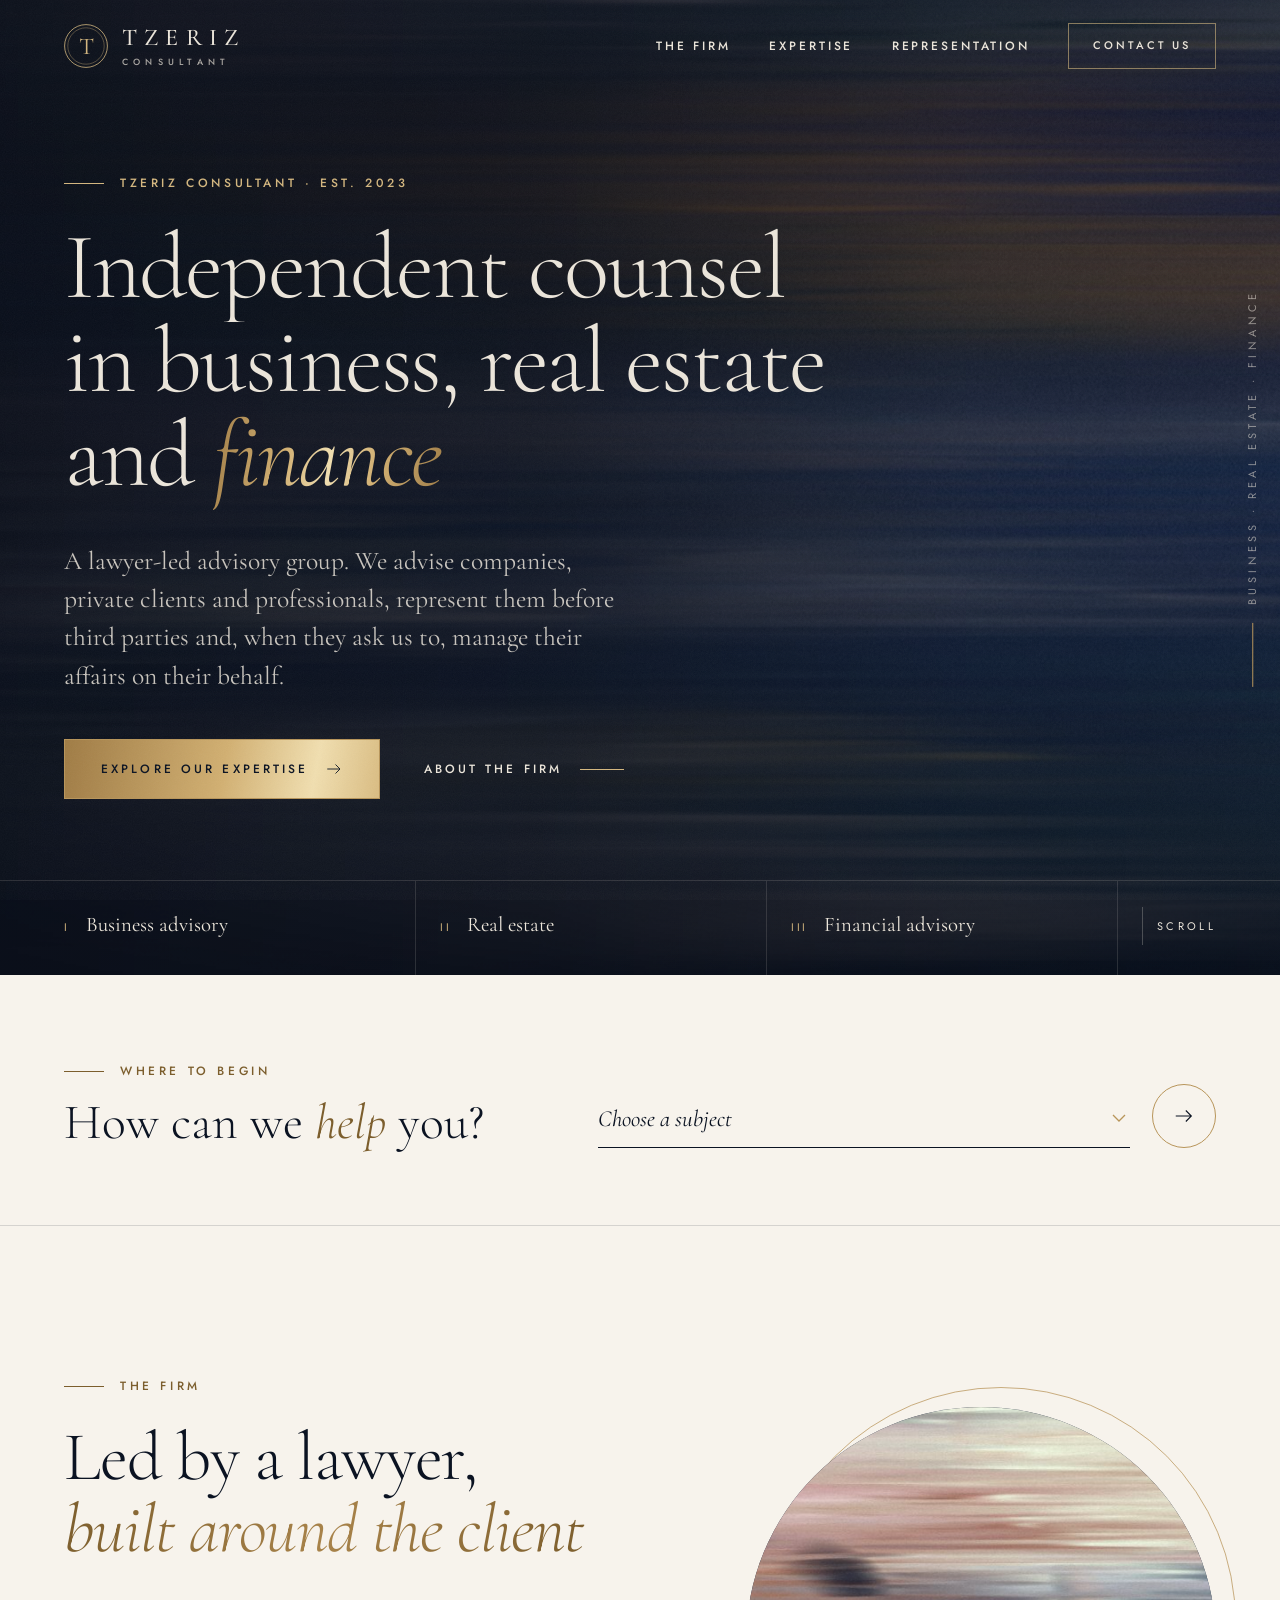
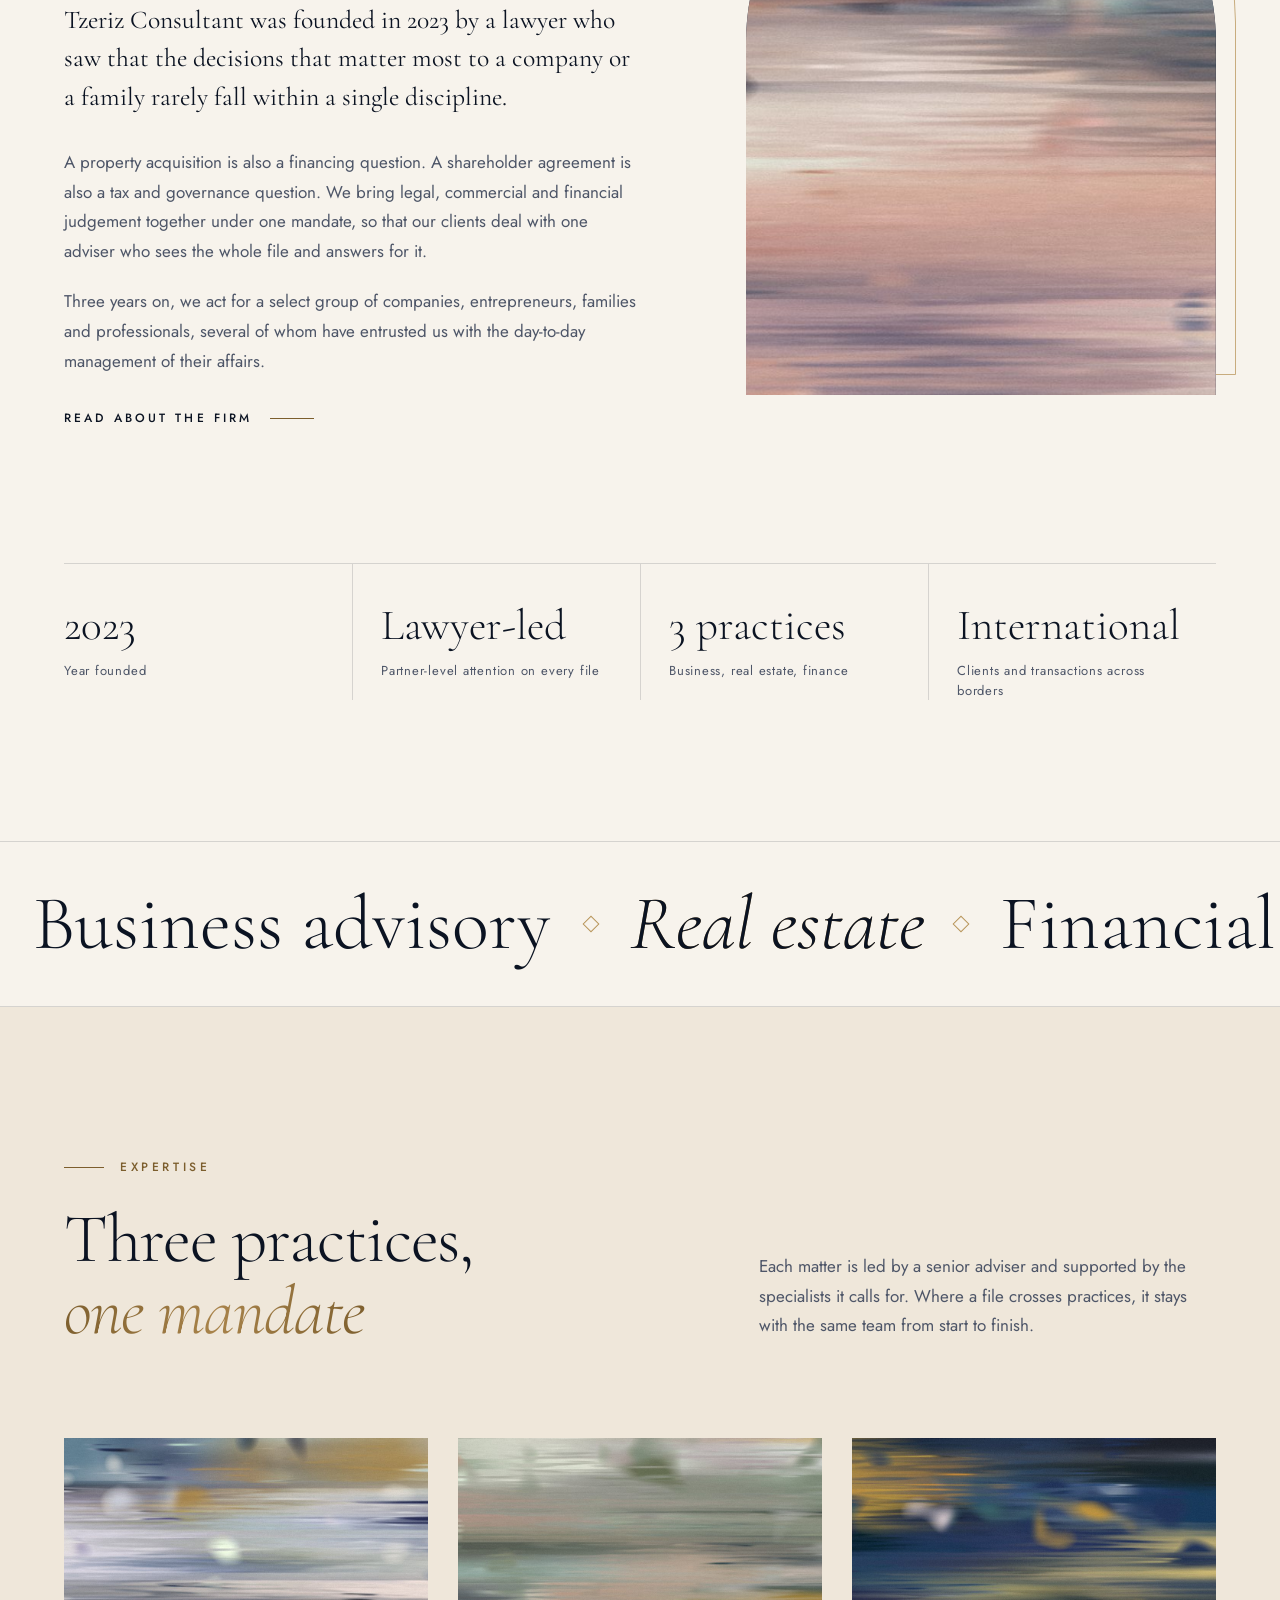
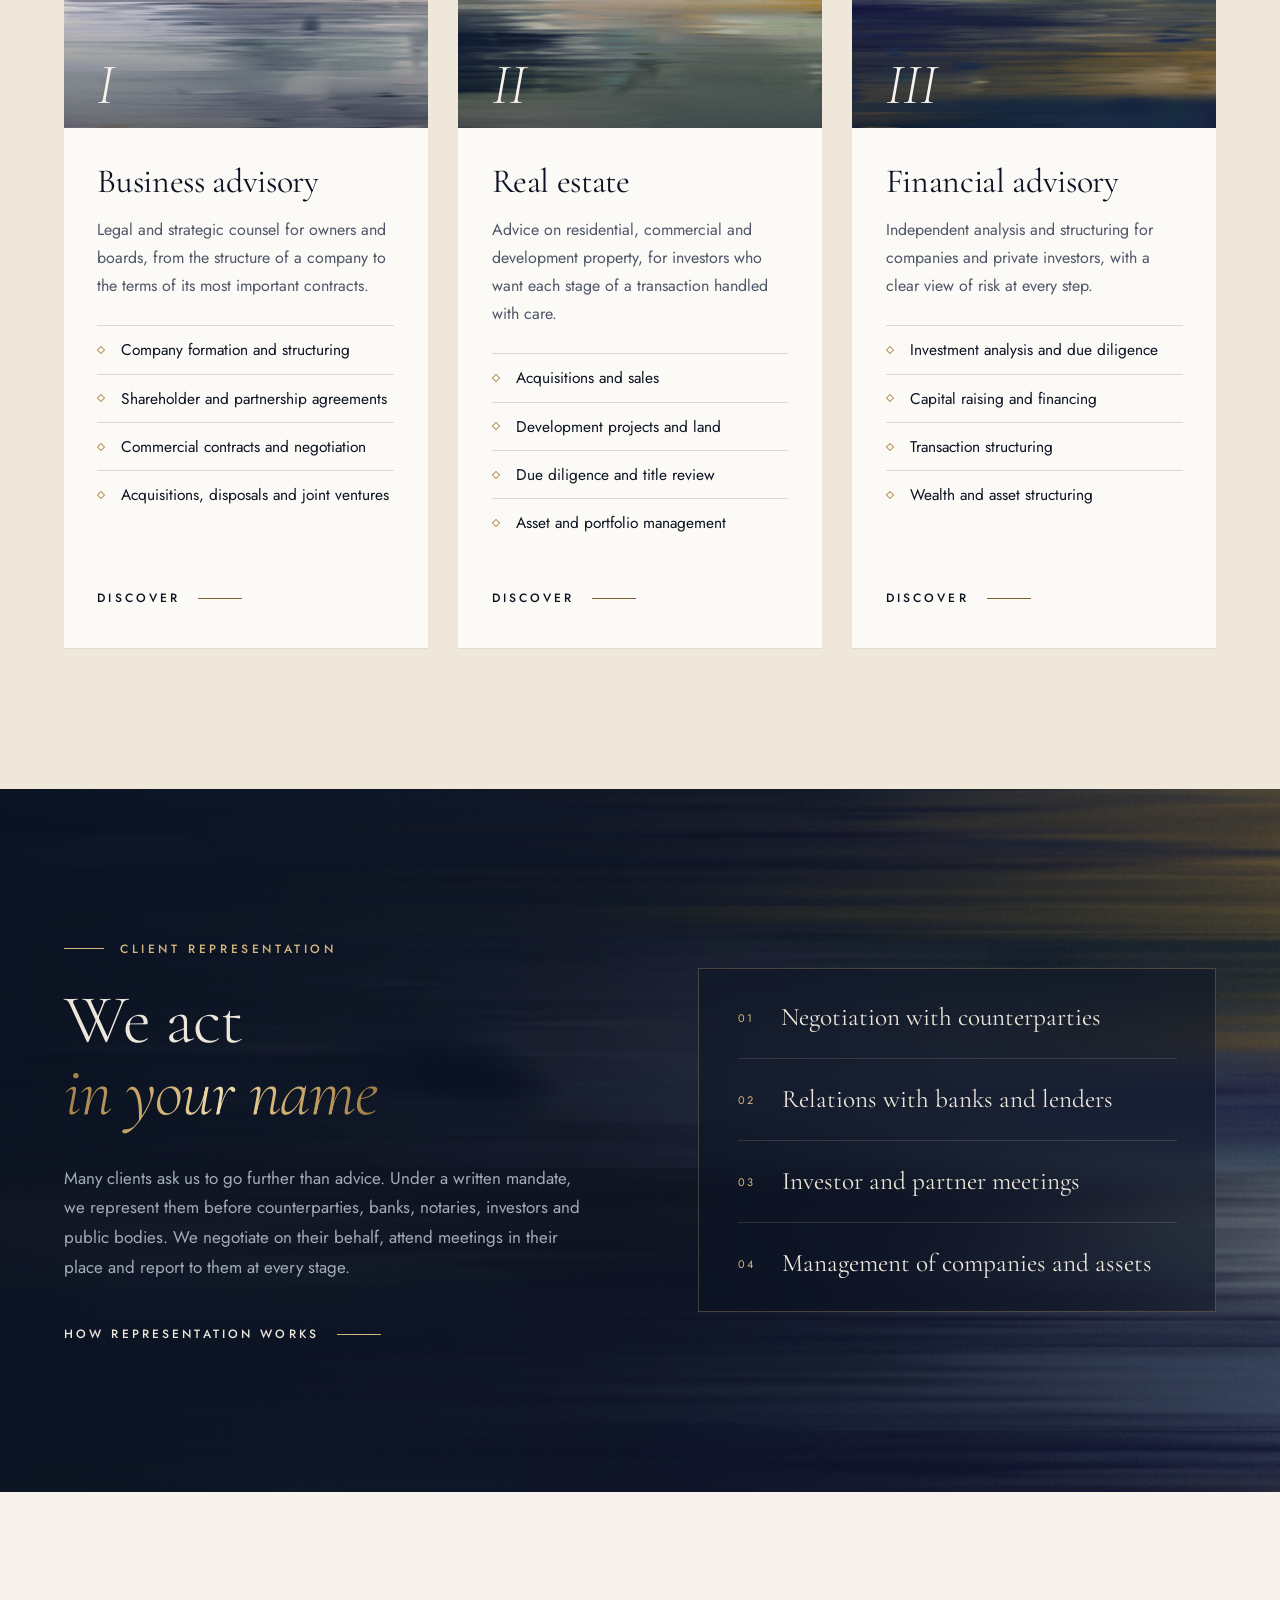
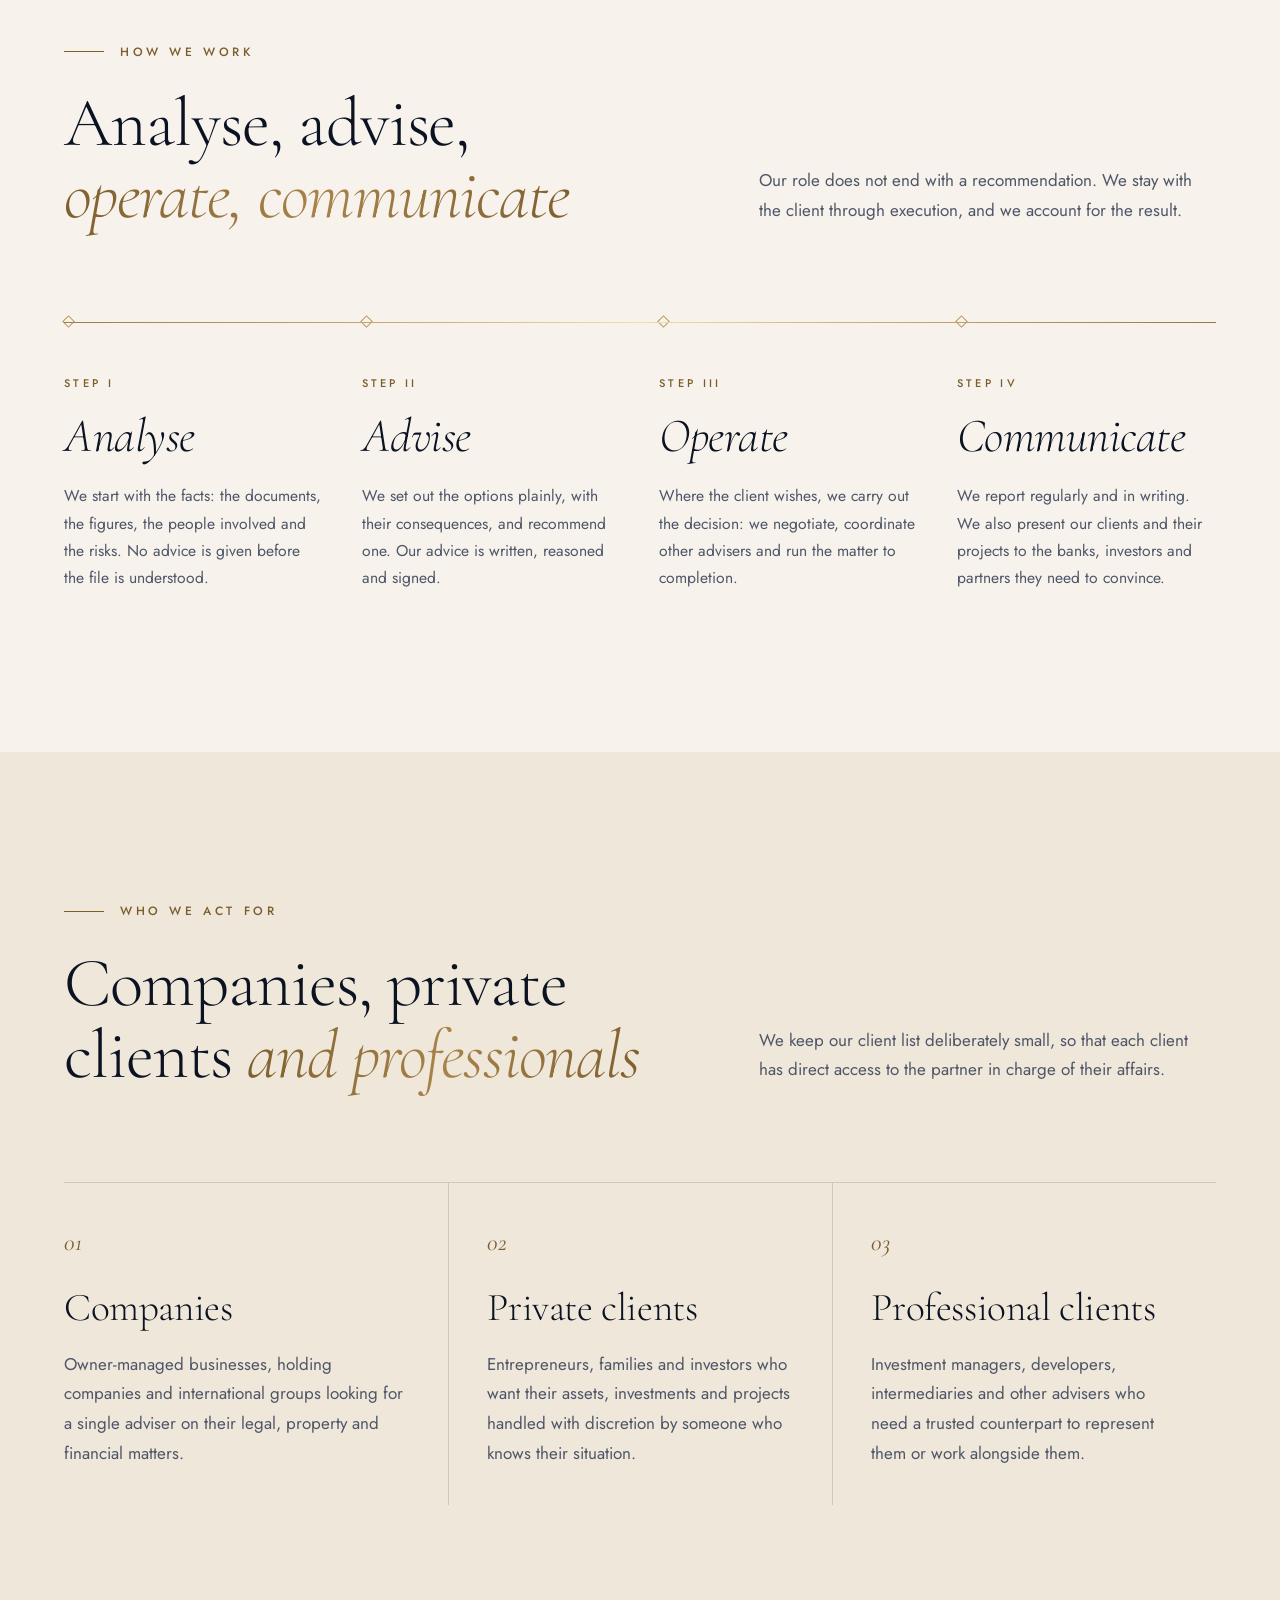
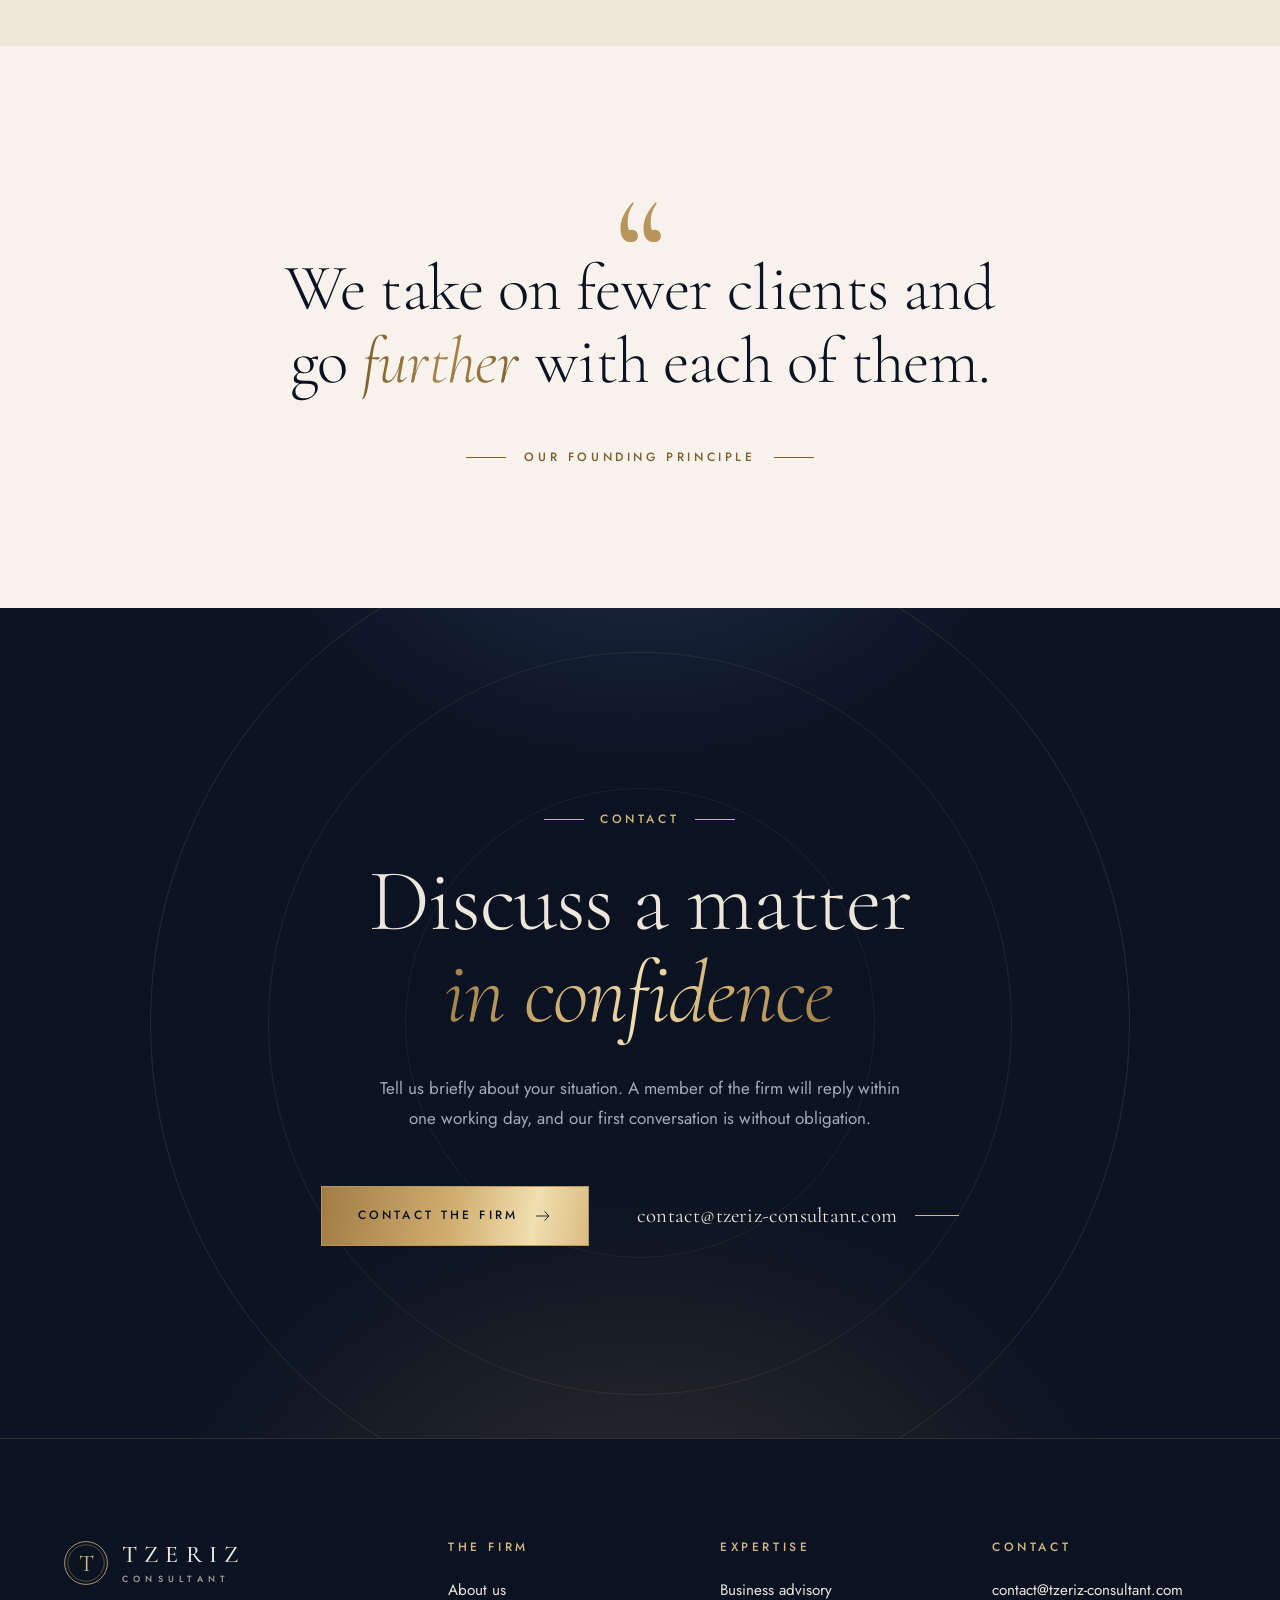
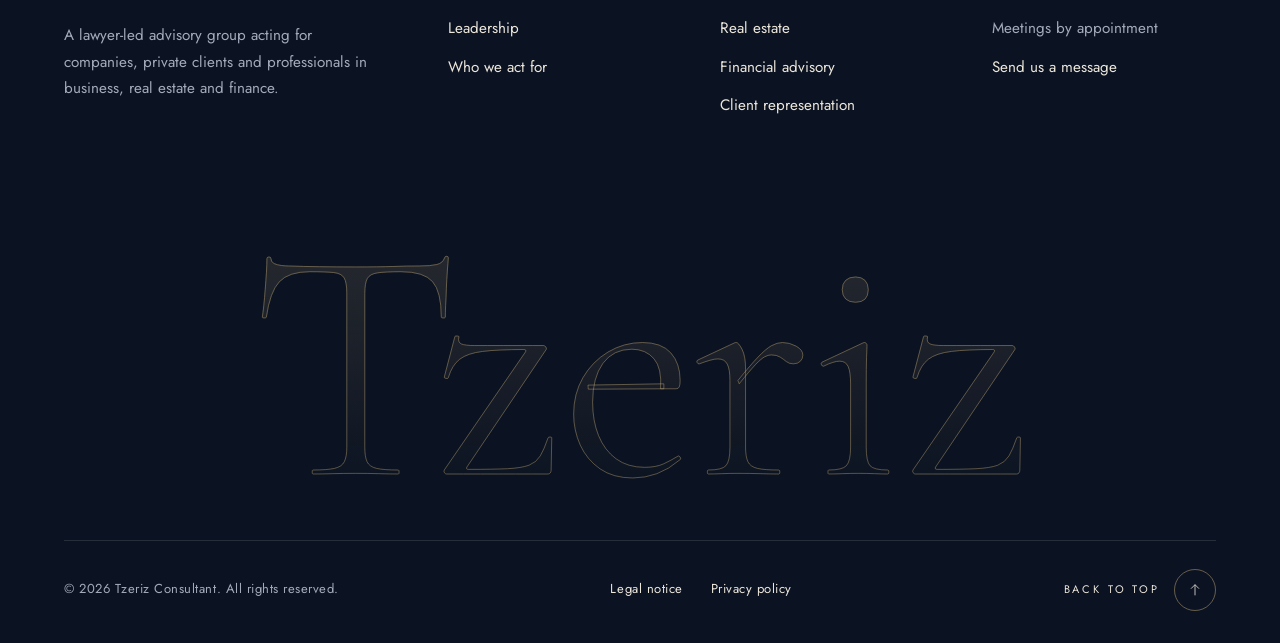
==== index.html @ 47882a0a "v1" ====
<!doctype html>
<html lang="en" data-intro>
<head>
<meta charset="utf-8">
<meta name="viewport" content="width=device-width, initial-scale=1, viewport-fit=cover">
<title>Tzeriz Consultant | Independent counsel in business, real estate and finance</title>
<meta name="description" content="Tzeriz Consultant is a lawyer-led advisory group acting for companies, private clients and professionals in business, real estate and finance.">
<meta name="theme-color" content="#0b1322">
<meta name="claude:viewport-fit-sides" content="cover">
<link rel="preconnect" href="https://fonts.googleapis.com">
<link rel="preconnect" href="https://fonts.gstatic.com" crossorigin>
<link rel="stylesheet" href="https://fonts.googleapis.com/css2?family=Cormorant+Garamond:ital,wght@0,300;0,400;0,500;1,300;1,400&family=Jost:wght@300;400;500&display=swap">
<link rel="preload" as="image" href="images/hero.jpg">
<meta property="og:title" content="Tzeriz Consultant">
<meta property="og:description" content="Tzeriz Consultant is a lawyer-led advisory group acting for companies, private clients and professionals in business, real estate and finance.">
<meta property="og:image" content="images/hero.jpg">
<link rel="icon" href="images/favicon.svg" type="image/svg+xml">
<link rel="stylesheet" href="css/style.css">
<script>
  // Animations only run when JavaScript does; if main.js fails to load, the static page is shown.
  (function (d) {
    var h = d.documentElement;
    h.classList.add('js');
    try {
      var calm = window.matchMedia && window.matchMedia('(prefers-reduced-motion: reduce)').matches;
      if (h.hasAttribute('data-intro') && !calm && !sessionStorage.getItem('tz-intro')) {
        h.classList.add('has-intro');
        sessionStorage.setItem('tz-intro', '1');
      }
    } catch (e) {}
    setTimeout(function () { if (!window.TZ_READY) h.classList.remove('js', 'has-intro'); }, 3500);
  })(document);
</script>
</head>
<body id="top">
<div class="curtain" aria-hidden="true">
  <div class="curtain__inner">
    <svg class="curtain__mark" viewBox="0 0 120 120"><circle class="curtain__ring" cx="60" cy="60" r="58"/><circle class="curtain__ring curtain__ring--in" cx="60" cy="60" r="50"/><text x="60" y="78" text-anchor="middle">T</text></svg>
    <span class="curtain__name">Tzeriz</span>
    <span class="curtain__sub">Consultant</span>
  </div>
</div>
<a class="skip" href="#main">Skip to content</a>
<header class="site-header">
  <div class="wrap site-header__inner">
    <a class="brand" href="index.html" aria-label="Tzeriz Consultant, home">
      <svg class="brand__mark" viewBox="0 0 44 44" aria-hidden="true"><circle cx="22" cy="22" r="21.4"/><circle class="brand__mark-in" cx="22" cy="22" r="18.2"/><text x="22" y="29.6" text-anchor="middle">T</text></svg>
      <span class="brand__text"><span class="brand__name">Tzeriz</span><span class="brand__sub">Consultant</span></span>
    </a>
    <nav class="nav" id="site-nav" aria-label="Main">
      <ul class="nav__list">
        <li><a href="firm.html">The Firm</a></li>
        <li><a href="expertise.html">Expertise</a></li>
        <li><a href="expertise.html#representation">Representation</a></li>
        <li class="nav__mobile"><a href="contact.html">Contact</a></li>
      </ul>
      <div class="nav__extra">
        <p>Meetings by appointment</p>
        <a href="mailto:contact@tzeriz-consultant.com">contact@tzeriz-consultant.com</a>
      </div>
    </nav>
    <a class="header-cta" href="contact.html">Contact us</a>
    <button class="nav-toggle" type="button" aria-expanded="false" aria-controls="site-nav"><span class="nav-toggle__label">Menu</span><span class="nav-toggle__bars" aria-hidden="true"></span></button>
  </div>
</header>

<main id="main">
<section class="hero is-dark" aria-label="Introduction">
  <div class="hero__media" data-parallax="0.3" aria-hidden="true">
    <div class="hero__img" style="background-image:url('images/hero.jpg')"></div>
  </div>
  <div class="wrap hero__content">
    <span class="eyebrow load-fade" style="--ld:.1s">Tzeriz Consultant &middot; Est. 2023</span>
    <h1 class="hero__title lines">
      <span class="line"><span>Independent counsel</span></span>
      <span class="line"><span>in business, real estate</span></span>
      <span class="line"><span>and <em>finance</em></span></span>
    </h1>
    <p class="hero__lede load-fade" style="--ld:.6s">A lawyer-led advisory group. We advise companies, private clients and professionals, represent them before third parties and, when they ask us to, manage their affairs on their behalf.</p>
    <div class="hero__actions load-fade" style="--ld:.8s">
      <a class="btn btn--gold" href="expertise.html">Explore our expertise <svg viewBox="0 0 24 24" aria-hidden="true"><path d="M3 12h17M14 6l6 6-6 6" fill="none" stroke="currentColor" stroke-width="1.2"/></svg></a>
      <a class="link-arrow" href="firm.html">About the firm</a>
    </div>
  </div>
  <div class="hero__foot load-fade" style="--ld:1.05s">
    <div class="wrap hero__foot-inner">
      <a href="expertise.html#business"><span>I</span>Business advisory</a>
      <a href="expertise.html#real-estate"><span>II</span>Real estate</a>
      <a href="expertise.html#finance"><span>III</span>Financial advisory</a>
      <a class="hero__scroll" href="#concierge"><span class="hero__scroll-line" aria-hidden="true"></span>Scroll</a>
    </div>
  </div>
  <p class="hero__side" aria-hidden="true">Business &middot; Real estate &middot; Finance</p>
</section>

<section class="concierge" id="concierge" aria-label="Find the right service">
  <form class="wrap finder" id="finder">
    <div class="finder__intro">
      <span class="eyebrow">Where to begin</span>
      <label class="finder__label" for="finder-need">How can we <em>help</em> you?</label>
    </div>
    <div class="finder__row">
      <div class="finder__select">
        <select id="finder-need" name="need">
          <option value="">Choose a subject</option>
          <option value="expertise.html#business">I run a company and need strategic or legal advice</option>
          <option value="expertise.html#real-estate">I am buying, selling or developing property</option>
          <option value="expertise.html#finance">I am raising capital or reviewing an investment</option>
          <option value="expertise.html#representation">I need someone to represent me in a negotiation</option>
          <option value="expertise.html#management">I want my affairs managed on my behalf</option>
          <option value="contact.html">Something else: speak to us</option>
        </select>
      </div>
      <button class="finder__go" type="submit" aria-label="Go"><svg viewBox="0 0 24 24" aria-hidden="true"><path d="M3 12h17M14 6l6 6-6 6" fill="none" stroke="currentColor" stroke-width="1.2"/></svg></button>
    </div>
  </form>
</section>

<section class="section intro">
  <div class="wrap">
    <div class="intro__grid">
      <div class="intro__text">
        <span class="eyebrow reveal">The Firm</span>
        <h2 class="reveal">Led by a lawyer,<br> <em>built around the client</em></h2>
        <p class="lede reveal">Tzeriz Consultant was founded in 2023 by a lawyer who saw that the decisions that matter most to a company or a family rarely fall within a single discipline.</p>
        <div class="intro__cols reveal">
          <p>A property acquisition is also a financing question. A shareholder agreement is also a tax and governance question. We bring legal, commercial and financial judgement together under one mandate, so that our clients deal with one adviser who sees the whole file and answers for it.</p>
          <p>Three years on, we act for a select group of companies, entrepreneurs, families and professionals, several of whom have entrusted us with the day-to-day management of their affairs.</p>
        </div>
        <a class="link-arrow reveal" href="firm.html">Read about the firm</a>
      </div>
      <figure class="intro__art reveal">
        <div class="arch-frame">
          <div class="arch"><div class="arch__plx" data-parallax="0.08"><img src="images/firm.jpg" alt="Abstract painting in rose, bone and ink tones" loading="lazy"></div></div>
        </div>
        <div class="seal" aria-hidden="true">
          <svg viewBox="0 0 160 160">
            <defs><path id="seal-circle" d="M80 80 m-60 0 a60 60 0 1 1 120 0 a60 60 0 1 1 -120 0"/></defs>
            <g class="seal__spin"><text><textPath href="#seal-circle" textLength="372">INDEPENDENT COUNSEL &#183; EST. MMXXIII &#183; TZERIZ CONSULTANT &#183;</textPath></text></g>
            <circle class="seal__ring" cx="80" cy="80" r="42"/>
            <text class="seal__t" x="80" y="95" text-anchor="middle">T</text>
          </svg>
        </div>
      </figure>
    </div>
    <dl class="facts" data-stagger aria-label="The firm at a glance">
      <div class="fact"><dt>Year founded</dt><dd>2023</dd></div>
      <div class="fact"><dt>Partner-level attention on every file</dt><dd>Lawyer-led</dd></div>
      <div class="fact"><dt>Business, real estate, finance</dt><dd>3 practices</dd></div>
      <div class="fact"><dt>Clients and transactions across borders</dt><dd>International</dd></div>
    </dl>
  </div>
</section>

<div class="marquee" aria-hidden="true">
  <div class="marquee__track">
    <div class="marquee__group"><span>Business advisory</span><i></i><em>Real estate</em><i></i><span>Financial advisory</span><i></i><em>Representation</em><i></i><span>Management of affairs</span><i></i></div>
    <div class="marquee__group"><span>Business advisory</span><i></i><em>Real estate</em><i></i><span>Financial advisory</span><i></i><em>Representation</em><i></i><span>Management of affairs</span><i></i></div>
  </div>
</div>

<section class="section section--sand">
  <div class="wrap">
    <div class="section-head">
      <div><span class="eyebrow reveal">Expertise</span><h2 class="reveal">Three practices, <em>one mandate</em></h2></div>
      <p class="reveal">Each matter is led by a senior adviser and supported by the specialists it calls for. Where a file crosses practices, it stays with the same team from start to finish.</p>
    </div>
    <div class="practices" data-stagger>
      <a class="practice" href="expertise.html#business">
        <div class="practice__media"><img src="images/business.jpg" alt="" loading="lazy"><span class="practice__num">I</span></div>
        <div class="practice__body">
          <h3>Business advisory</h3>
          <p>Legal and strategic counsel for owners and boards, from the structure of a company to the terms of its most important contracts.</p>
          <ul>
            <li>Company formation and structuring</li>
            <li>Shareholder and partnership agreements</li>
            <li>Commercial contracts and negotiation</li>
            <li>Acquisitions, disposals and joint ventures</li>
          </ul>
          <span class="link-arrow">Discover</span>
        </div>
      </a>
      <a class="practice" href="expertise.html#real-estate">
        <div class="practice__media"><img src="images/realestate.jpg" alt="" loading="lazy"><span class="practice__num">II</span></div>
        <div class="practice__body">
          <h3>Real estate</h3>
          <p>Advice on residential, commercial and development property, for investors who want each stage of a transaction handled with care.</p>
          <ul>
            <li>Acquisitions and sales</li>
            <li>Development projects and land</li>
            <li>Due diligence and title review</li>
            <li>Asset and portfolio management</li>
          </ul>
          <span class="link-arrow">Discover</span>
        </div>
      </a>
      <a class="practice" href="expertise.html#finance">
        <div class="practice__media"><img src="images/finance.jpg" alt="" loading="lazy"><span class="practice__num">III</span></div>
        <div class="practice__body">
          <h3>Financial advisory</h3>
          <p>Independent analysis and structuring for companies and private investors, with a clear view of risk at every step.</p>
          <ul>
            <li>Investment analysis and due diligence</li>
            <li>Capital raising and financing</li>
            <li>Transaction structuring</li>
            <li>Wealth and asset structuring</li>
          </ul>
          <span class="link-arrow">Discover</span>
        </div>
      </a>
    </div>
  </div>
</section>

<section class="band is-dark">
  <div class="band__media" data-parallax="0.12" style="background-image:url('images/mandate.jpg')" aria-hidden="true"></div>
  <div class="wrap band__grid">
    <div class="band__text">
      <span class="eyebrow reveal">Client Representation</span>
      <h2 class="reveal">We act<br> <em>in your name</em></h2>
      <p class="reveal">Many clients ask us to go further than advice. Under a written mandate, we represent them before counterparties, banks, notaries, investors and public bodies. We negotiate on their behalf, attend meetings in their place and report to them at every stage.</p>
      <a class="link-arrow reveal" href="expertise.html#representation">How representation works</a>
    </div>
    <ol class="band__points reveal">
      <li>Negotiation with counterparties</li>
      <li>Relations with banks and lenders</li>
      <li>Investor and partner meetings</li>
      <li>Management of companies and assets</li>
    </ol>
  </div>
</section>

<section class="section">
  <div class="wrap">
    <div class="section-head">
      <div><span class="eyebrow reveal">How we work</span><h2 class="reveal">Analyse, advise, <em>operate, communicate</em></h2></div>
      <p class="reveal">Our role does not end with a recommendation. We stay with the client through execution, and we account for the result.</p>
    </div>
    <ol class="method" data-observe data-stagger>
      <li class="method__item">
        <span class="method__num">Step I</span>
        <h3 class="method__verb">Analyse</h3>
        <p>We start with the facts: the documents, the figures, the people involved and the risks. No advice is given before the file is understood.</p>
      </li>
      <li class="method__item">
        <span class="method__num">Step II</span>
        <h3 class="method__verb">Advise</h3>
        <p>We set out the options plainly, with their consequences, and recommend one. Our advice is written, reasoned and signed.</p>
      </li>
      <li class="method__item">
        <span class="method__num">Step III</span>
        <h3 class="method__verb">Operate</h3>
        <p>Where the client wishes, we carry out the decision: we negotiate, coordinate other advisers and run the matter to completion.</p>
      </li>
      <li class="method__item">
        <span class="method__num">Step IV</span>
        <h3 class="method__verb">Communicate</h3>
        <p>We report regularly and in writing. We also present our clients and their projects to the banks, investors and partners they need to convince.</p>
      </li>
    </ol>
  </div>
</section>

<section class="section section--sand" id="clients-home">
  <div class="wrap">
    <div class="section-head">
      <div><span class="eyebrow reveal">Who we act for</span><h2 class="reveal">Companies, private clients <em>and professionals</em></h2></div>
      <p class="reveal">We keep our client list deliberately small, so that each client has direct access to the partner in charge of their affairs.</p>
    </div>
    <div class="clients" data-stagger>
      <article class="client">
        <span class="client__num">01</span>
        <h3>Companies</h3>
        <p>Owner-managed businesses, holding companies and international groups looking for a single adviser on their legal, property and financial matters.</p>
      </article>
      <article class="client">
        <span class="client__num">02</span>
        <h3>Private clients</h3>
        <p>Entrepreneurs, families and investors who want their assets, investments and projects handled with discretion by someone who knows their situation.</p>
      </article>
      <article class="client">
        <span class="client__num">03</span>
        <h3>Professional clients</h3>
        <p>Investment managers, developers, intermediaries and other advisers who need a trusted counterpart to represent them or work alongside them.</p>
      </article>
    </div>
  </div>
</section>

<section class="section quote">
  <figure class="wrap quote__inner reveal">
    <span class="quote__mark" aria-hidden="true">&ldquo;</span>
    <blockquote><p>We take on fewer clients and go <em>further</em> with each of them.</p></blockquote>
    <figcaption>Our founding principle</figcaption>
  </figure>
</section>

<section class="cta-final is-dark">
  <div class="cta-final__rings" aria-hidden="true"></div>
  <div class="wrap">
    <span class="eyebrow eyebrow--center reveal">Contact</span>
    <h2 class="reveal">Discuss a matter <em>in confidence</em></h2>
    <p class="reveal">Tell us briefly about your situation. A member of the firm will reply within one working day, and our first conversation is without obligation.</p>
    <div class="cta-final__actions reveal">
      <a class="btn btn--gold" href="contact.html">Contact the firm <svg viewBox="0 0 24 24" aria-hidden="true"><path d="M3 12h17M14 6l6 6-6 6" fill="none" stroke="currentColor" stroke-width="1.2"/></svg></a>
      <a class="link-arrow link-arrow--plain" href="mailto:contact@tzeriz-consultant.com">contact@tzeriz-consultant.com</a>
    </div>
  </div>
</section>
</main>

<footer class="site-footer is-dark">
  <div class="wrap">
    <div class="footer-grid">
      <div class="footer-brand">
        <a class="brand" href="index.html" aria-label="Tzeriz Consultant, home">
          <svg class="brand__mark" viewBox="0 0 44 44" aria-hidden="true"><circle cx="22" cy="22" r="21.4"/><circle class="brand__mark-in" cx="22" cy="22" r="18.2"/><text x="22" y="29.6" text-anchor="middle">T</text></svg>
          <span class="brand__text"><span class="brand__name">Tzeriz</span><span class="brand__sub">Consultant</span></span>
        </a>
        <p class="footer-about">A lawyer-led advisory group acting for companies, private clients and professionals in business, real estate and finance.</p>
      </div>
      <div>
        <h4>The Firm</h4>
        <ul>
          <li><a href="firm.html">About us</a></li>
          <li><a href="firm.html#leadership">Leadership</a></li>
          <li><a href="firm.html#clients">Who we act for</a></li>
        </ul>
      </div>
      <div>
        <h4>Expertise</h4>
        <ul>
          <li><a href="expertise.html#business">Business advisory</a></li>
          <li><a href="expertise.html#real-estate">Real estate</a></li>
          <li><a href="expertise.html#finance">Financial advisory</a></li>
          <li><a href="expertise.html#representation">Client representation</a></li>
        </ul>
      </div>
      <div>
        <h4>Contact</h4>
        <ul>
          <li><a href="mailto:contact@tzeriz-consultant.com">contact@tzeriz-consultant.com</a></li>
          <li>Meetings by appointment</li>
          <li><a href="contact.html">Send us a message</a></li>
        </ul>
      </div>
    </div>
    <p class="footer-mark" aria-hidden="true">Tzeriz</p>
    <div class="footer-base">
      <span>&copy; <span id="year">2026</span> Tzeriz Consultant. All rights reserved.</span>
      <ul>
        <li><a href="legal.html">Legal notice</a></li>
        <li><a href="legal.html#privacy">Privacy policy</a></li>
      </ul>
      <a class="to-top" href="#top">Back to top <span><svg viewBox="0 0 24 24" aria-hidden="true"><path d="M12 20V4M6 10l6-6 6 6" fill="none" stroke="currentColor" stroke-width="1.2"/></svg></span></a>
    </div>
  </div>
</footer>
<script src="js/main.js" defer></script>
</body>
</html>
---- css/style.css ----
/* Tzeriz Consultant
   Private-bank editorial: midnight ink, warm ivory paper, champagne-gold hairlines.
   Cormorant Garamond for display, Jost for text. The painted artworks sit behind ink veils,
   so every page opens on the same deep, quiet surface before turning to paper. */

:root {
  --ink: #0b1322;
  --ink-2: #101a2d;
  --ink-3: #1a263d;
  --ivory: #f7f3ec;
  --paper: #fcfaf6;
  --sand: #efe7da;
  --gold: #b8955a;
  --gold-deep: #7c5e2d;
  --gold-light: #d4b77f;
  --gold-grad: linear-gradient(100deg, #a07c45 0%, #d2b072 32%, #f1dfb0 50%, #d2b072 68%, #9a7741 100%);
  --on-dark: #ece6db;
  --on-dark-soft: #a3abbb;

  /* Contextual colours, swapped inside .is-dark */
  --text: var(--ink);
  --text-soft: #4e5668;
  --rule: rgba(11, 19, 34, 0.14);
  --accent: var(--gold-deep);
  --em-grad: linear-gradient(100deg, #7c5e2d 0%, #a8834a 50%, #7c5e2d 100%);

  --serif: "Cormorant Garamond", "Cormorant", Garamond, "Hoefler Text", "Times New Roman", serif;
  --sans: "Jost", "Futura", "Avenir Next", "Century Gothic", "Helvetica Neue", Arial, sans-serif;

  --fs-label: 0.75rem;
  --fs-body: 1.0625rem;
  --fs-lede: clamp(1.3rem, 1.12rem + 0.6vw, 1.625rem);
  --fs-h3: clamp(1.65rem, 1.4rem + 0.9vw, 2.15rem);
  --fs-h2: clamp(2.5rem, 1.6rem + 3.4vw, 4.5rem);
  --fs-h1: clamp(2.6rem, 1.4rem + 5.6vw, 7rem);

  --ease: cubic-bezier(0.22, 0.61, 0.36, 1);
  --ease-out: cubic-bezier(0.16, 1, 0.3, 1);
  --ease-io: cubic-bezier(0.76, 0, 0.24, 1);

  --wrap: 1320px;
  --gutter: clamp(20px, 5vw, 72px);
  --section: clamp(88px, 11vw, 168px);
  --header-h: 92px;
  color-scheme: light;
}
@media (max-width: 640px) { :root { --header-h: 76px; } }

/* ---------- Base ---------- */
*, *::before, *::after { box-sizing: border-box; }
html { -webkit-text-size-adjust: 100%; scroll-behavior: smooth; scroll-padding-top: 110px; background: var(--ink); }
body {
  margin: 0;
  background: var(--ivory);
  color: var(--text);
  font-family: var(--sans);
  font-size: var(--fs-body);
  font-weight: 400;
  line-height: 1.75;
  -webkit-font-smoothing: antialiased;
  -moz-osx-font-smoothing: grayscale;
  text-rendering: optimizeLegibility;
  overflow-x: clip;
}
/* Paper grain over the whole page */
body::after {
  content: ""; position: fixed; inset: 0; z-index: 300; pointer-events: none; opacity: 0.045;
  background-image: url("data:image/svg+xml,%3Csvg xmlns='http://www.w3.org/2000/svg' width='180' height='180'%3E%3Cfilter id='n'%3E%3CfeTurbulence type='fractalNoise' baseFrequency='.9' numOctaves='2' stitchTiles='stitch'/%3E%3CfeColorMatrix type='saturate' values='0'/%3E%3C/filter%3E%3Crect width='100%25' height='100%25' filter='url(%23n)'/%3E%3C/svg%3E");
}
img { max-width: 100%; display: block; }
a { color: inherit; }
p { margin: 0 0 1.2em; color: var(--text-soft); }
strong { font-weight: 500; color: var(--text); }
h1, h2, h3, h4 { font-family: var(--serif); font-weight: 400; line-height: 1.08; letter-spacing: -0.01em; margin: 0 0 0.5em; color: var(--text); text-wrap: balance; }
h1 { font-size: var(--fs-h1); font-weight: 300; line-height: 1; letter-spacing: -0.02em; }
h2 { font-size: var(--fs-h2); font-weight: 300; line-height: 1.04; letter-spacing: -0.015em; }
h3 { font-size: var(--fs-h3); line-height: 1.15; }
h1 em, h2 em, .quote blockquote em, .marquee em {
  font-style: italic; font-weight: 300;
  background: var(--em-grad); -webkit-background-clip: text; background-clip: text; color: transparent;
  padding-right: 0.08em; margin-right: -0.04em;
  -webkit-box-decoration-break: clone; box-decoration-break: clone;
}
::selection { background: var(--gold-light); color: var(--ink); }
:focus-visible { outline: 1px solid var(--gold); outline-offset: 4px; }
html { scrollbar-color: var(--gold) var(--ink); scrollbar-width: thin; }

.wrap { width: 100%; max-width: var(--wrap); margin-inline: auto; padding-inline: max(var(--gutter), env(safe-area-inset-left, 0px)) max(var(--gutter), env(safe-area-inset-right, 0px)); }
.skip { position: absolute; left: -999px; top: 0; background: var(--ink); color: var(--ivory); padding: 12px 18px; z-index: 400; }
.skip:focus { left: 16px; top: 16px; }
.sr-only { position: absolute; width: 1px; height: 1px; overflow: hidden; clip: rect(0 0 0 0); white-space: nowrap; }

.is-dark {
  --text: var(--on-dark);
  --text-soft: var(--on-dark-soft);
  --rule: rgba(236, 230, 219, 0.14);
  --accent: var(--gold-light);
  --em-grad: var(--gold-grad);
  background-color: var(--ink);
  color: var(--text);
}

/* ---------- Type helpers ---------- */
.eyebrow {
  display: inline-flex; align-items: center; gap: 16px;
  font-family: var(--sans); font-size: var(--fs-label); font-weight: 500; line-height: 1.4;
  letter-spacing: 0.3em; text-transform: uppercase; color: var(--accent);
  margin: 0 0 1.75rem;
}
.eyebrow::before { content: ""; width: 40px; height: 1px; background: currentColor; flex: none; }
.eyebrow--center::after { content: ""; width: 40px; height: 1px; background: currentColor; flex: none; }
.lede { font-family: var(--serif); font-size: var(--fs-lede); line-height: 1.5; color: var(--text); }
.h2-sm { font-size: clamp(2.2rem, 1.6rem + 2.2vw, 3.6rem); }

/* ---------- Buttons and links ---------- */
.btn {
  --btn-bg: var(--ink); --btn-fg: var(--ivory); --btn-line: var(--ink);
  --btn-fill: var(--gold-grad); --btn-fg-h: var(--ink); --btn-line-h: var(--gold);
  position: relative; isolation: isolate; overflow: hidden;
  display: inline-flex; align-items: center; justify-content: center; gap: 16px;
  min-height: 60px; padding: 18px 36px;
  font-family: var(--sans); font-size: var(--fs-label); font-weight: 500; letter-spacing: 0.26em; text-transform: uppercase; text-decoration: none;
  color: var(--btn-fg); background: var(--btn-bg); border: 1px solid var(--btn-line); border-radius: 0; cursor: pointer;
  transition: color 0.6s var(--ease-out), border-color 0.6s var(--ease-out);
}
.btn::before {
  content: ""; position: absolute; inset: 0; z-index: -1; background: var(--btn-fill);
  transform: scaleX(0); transform-origin: right center; transition: transform 0.8s var(--ease-out);
}
.btn:hover { color: var(--btn-fg-h); border-color: var(--btn-line-h); }
.btn:hover::before { transform: scaleX(1); transform-origin: left center; }
.btn svg { width: 18px; height: 18px; flex: none; transition: transform 0.6s var(--ease-out); }
.btn:hover svg { transform: translateX(4px); }
.btn--gold {
  --btn-bg: var(--gold-grad); --btn-fg: var(--ink); --btn-line: var(--gold);
  --btn-fill: var(--ivory); --btn-fg-h: var(--ink); --btn-line-h: var(--ivory);
  background-size: 160% 100%;
}
.btn--ghost {
  --btn-bg: transparent; --btn-fg: var(--on-dark); --btn-line: rgba(236, 230, 219, 0.4);
  --btn-fill: var(--ivory); --btn-fg-h: var(--ink); --btn-line-h: var(--ivory);
}

.link-arrow {
  display: inline-flex; align-items: center; gap: 18px; padding: 6px 0;
  font-family: var(--sans); font-size: var(--fs-label); font-weight: 500; letter-spacing: 0.26em; text-transform: uppercase;
  text-decoration: none; color: var(--text);
}
.link-arrow::after { content: ""; width: 44px; height: 1px; background: var(--accent); transition: width 0.6s var(--ease-out); }
.link-arrow:hover::after { width: 76px; }
.link-arrow--plain { font-family: var(--serif); font-size: 1.3rem; font-weight: 400; letter-spacing: 0.01em; text-transform: none; }

/* ---------- Opening curtain (home, once per visit) ---------- */
.curtain { display: none; }
.has-intro .curtain {
  display: flex; position: fixed; inset: 0; z-index: 250; align-items: center; justify-content: center;
  background: var(--ink); color: var(--gold-light); cursor: pointer;
  transition: transform 1.2s var(--ease-io);
  animation: curtain-safety 0s 5s forwards;
}
.intro-done .curtain { transform: translateY(-100%); }
.curtain__inner { display: flex; flex-direction: column; align-items: center; text-align: center; transition: opacity 0.6s ease, transform 1.2s var(--ease-io); }
.intro-done .curtain__inner { opacity: 0; transform: translateY(40px); }
.curtain__mark { width: 120px; height: 120px; margin-bottom: 30px; }
.curtain__ring { fill: none; stroke: currentColor; stroke-width: 0.8; stroke-dasharray: 365; stroke-dashoffset: 365; animation: draw 1.6s var(--ease-out) 0.1s forwards; }
.curtain__ring--in { stroke-dasharray: 315; stroke-dashoffset: 315; opacity: 0.5; animation-delay: 0.3s; }
.curtain__mark text { font-family: var(--serif); font-size: 54px; font-weight: 300; fill: currentColor; opacity: 0; animation: fade-in 1s ease 0.5s forwards; }
.curtain__name { font-family: var(--serif); font-size: 1.75rem; font-weight: 500; letter-spacing: 0.6em; margin-right: -0.6em; text-transform: uppercase; color: var(--on-dark); opacity: 0; animation: track-in 1.4s var(--ease-out) 0.55s forwards; }
.curtain__sub { margin-top: 12px; font-size: 0.6875rem; letter-spacing: 0.7em; margin-right: -0.7em; text-transform: uppercase; color: var(--on-dark-soft); opacity: 0; animation: fade-in 1s ease 0.9s forwards; }
@keyframes draw { to { stroke-dashoffset: 0; } }
@keyframes fade-in { to { opacity: 1; } }
@keyframes track-in { from { opacity: 0; letter-spacing: 0.9em; } to { opacity: 1; letter-spacing: 0.42em; } }
@keyframes curtain-safety { to { visibility: hidden; } }

/* ---------- Header ---------- */
.site-header {
  position: fixed; top: 0; left: 0; right: 0; z-index: 60;
  padding-top: env(safe-area-inset-top, 0px);
  color: var(--on-dark);
  transition: transform 0.7s var(--ease-out), color 0.4s ease;
}
.site-header::before {
  content: ""; position: absolute; inset: 0; opacity: 0; pointer-events: none;
  background: rgba(247, 243, 236, 0.93);
  -webkit-backdrop-filter: blur(18px) saturate(1.3); backdrop-filter: blur(18px) saturate(1.3);
  border-bottom: 1px solid rgba(11, 19, 34, 0.1);
  transition: opacity 0.5s ease;
}
.site-header.is-scrolled { color: var(--ink); }
.site-header.is-scrolled::before { opacity: 1; }
.site-header.is-hidden { transform: translateY(-100%); }
.site-header__inner { position: relative; display: flex; align-items: center; gap: clamp(24px, 3vw, 48px); height: var(--header-h); transition: height 0.6s var(--ease-out); }
.site-header.is-scrolled .site-header__inner { height: 76px; }

.brand { display: inline-flex; align-items: center; gap: 14px; text-decoration: none; color: inherit; margin-right: auto; }
.brand__mark { width: 44px; height: 44px; flex: none; color: var(--gold-light); transition: color 0.4s ease, transform 1.2s var(--ease-out); }
.brand:hover .brand__mark { transform: rotate(360deg); }
.brand__mark circle { fill: none; stroke: currentColor; stroke-width: 0.8; }
.brand__mark .brand__mark-in { opacity: 0.45; }
.brand__mark text { font-family: var(--serif); font-size: 24px; font-weight: 400; fill: currentColor; }
.is-scrolled .brand__mark { color: var(--gold-deep); }
.brand__text { display: flex; flex-direction: column; line-height: 1; }
.brand__name { font-family: var(--serif); font-size: 1.5rem; font-weight: 500; letter-spacing: 0.3em; margin-right: -0.3em; text-transform: uppercase; }
.brand__sub { margin-top: 7px; font-size: 0.5625rem; font-weight: 500; letter-spacing: 0.58em; text-transform: uppercase; opacity: 0.7; }

.nav { display: flex; align-items: center; }
.nav__list { list-style: none; margin: 0; padding: 0; display: flex; gap: clamp(24px, 3vw, 46px); }
.nav__list a {
  position: relative; display: block; padding: 10px 0;
  font-size: var(--fs-label); font-weight: 500; letter-spacing: 0.24em; text-transform: uppercase; text-decoration: none; color: inherit;
}
.nav__list a::after { content: ""; position: absolute; left: 0; right: 0; bottom: 3px; height: 1px; background: var(--gold); transform: scaleX(0); transition: transform 0.6s var(--ease-out); }
.nav__list a:hover::after, .nav__list a[aria-current="page"]::after { transform: scaleX(1); }
.nav__mobile, .nav__extra { display: none; }
.header-cta {
  display: inline-flex; align-items: center; min-height: 46px; padding: 12px 24px;
  font-size: 0.6875rem; font-weight: 500; letter-spacing: 0.26em; text-transform: uppercase; text-decoration: none; color: inherit;
  border: 1px solid rgba(212, 183, 127, 0.6); transition: background 0.5s var(--ease-out), color 0.5s, border-color 0.5s;
}
.header-cta:hover, .header-cta[aria-current="page"] { background: var(--gold-light); border-color: var(--gold-light); color: var(--ink); }
.is-scrolled .header-cta { border-color: var(--gold); }
.nav-toggle { display: none; }

@media (max-width: 1024px) {
  .nav-toggle {
    display: inline-flex; align-items: center; gap: 14px; padding: 12px 0; background: none; border: 0; color: inherit; cursor: pointer;
    font-family: var(--sans); font-size: var(--fs-label); font-weight: 500; letter-spacing: 0.26em; text-transform: uppercase;
  }
  .nav-toggle__bars { position: relative; width: 30px; height: 9px; }
  .nav-toggle__bars::before, .nav-toggle__bars::after { content: ""; position: absolute; left: 0; right: 0; height: 1px; background: currentColor; transition: transform 0.6s var(--ease-out), top 0.6s var(--ease-out), width 0.6s var(--ease-out); }
  .nav-toggle__bars::before { top: 0; }
  .nav-toggle__bars::after { top: 8px; width: 70%; left: auto; }
  .menu-open .nav-toggle__bars::before { top: 4px; transform: rotate(45deg); }
  .menu-open .nav-toggle__bars::after { top: 4px; width: 100%; transform: rotate(-45deg); }

  .nav {
    position: fixed; inset: 0; z-index: -1; display: flex; flex-direction: column; justify-content: center;
    padding: calc(var(--header-h) + 32px + env(safe-area-inset-top, 0px)) max(var(--gutter), env(safe-area-inset-right, 0px)) 48px max(var(--gutter), env(safe-area-inset-left, 0px));
    background: var(--ink) radial-gradient(80% 60% at 100% 100%, rgba(184, 149, 90, 0.16), transparent 70%);
    color: var(--on-dark); overflow-y: auto;
    visibility: hidden; clip-path: inset(0 0 100% 0);
    transition: clip-path 0.9s var(--ease-io), visibility 0s linear 0.9s;
  }
  .menu-open .nav { visibility: visible; clip-path: inset(0 0 0 0); transition: clip-path 0.9s var(--ease-io); }
  .nav__list { flex-direction: column; gap: 0; counter-reset: nav; border-bottom: 1px solid rgba(236, 230, 219, 0.14); }
  .nav__list li { overflow: hidden; border-top: 1px solid rgba(236, 230, 219, 0.14); }
  .nav__list a {
    display: flex; align-items: baseline; gap: 22px; padding: 18px 0;
    font-family: var(--serif); font-size: clamp(2.1rem, 1.4rem + 3.6vw, 3.4rem); font-weight: 300; line-height: 1.1; letter-spacing: 0; text-transform: none;
    transform: translateY(105%); transition: transform 0.9s var(--ease-out), color 0.3s;
  }
  .nav__list a::before { counter-increment: nav; content: counter(nav, decimal-leading-zero); font-family: var(--sans); font-size: 0.7rem; letter-spacing: 0.24em; color: var(--gold-light); transform: translateY(-0.6em); }
  .nav__list a::after { display: none; }
  .nav__list a:hover, .nav__list a[aria-current="page"] { color: var(--gold-light); }
  .menu-open .nav__list a { transform: none; }
  .menu-open .nav__list li:nth-child(1) a { transition-delay: 0.3s; }
  .menu-open .nav__list li:nth-child(2) a { transition-delay: 0.38s; }
  .menu-open .nav__list li:nth-child(3) a { transition-delay: 0.46s; }
  .menu-open .nav__list li:nth-child(4) a { transition-delay: 0.54s; }
  .nav__mobile { display: list-item; }
  .nav__extra { display: grid; gap: 6px; margin-top: 44px; font-size: 0.95rem; color: var(--on-dark-soft); opacity: 0; transition: opacity 0.8s ease; }
  .nav__extra p { margin: 0; color: inherit; }
  .nav__extra a { font-family: var(--serif); font-size: 1.35rem; color: var(--on-dark); text-decoration: none; }
  .menu-open .nav__extra { opacity: 1; transition-delay: 0.6s; }
  .menu-open .site-header { color: var(--on-dark); transform: none; }
  .menu-open .site-header::before { opacity: 0; }
  .menu-open .brand__mark { color: var(--gold-light); }
  .menu-open .header-cta { border-color: rgba(212, 183, 127, 0.6); }
  html.menu-open { overflow: hidden; }
}
@media (max-width: 640px) {
  .header-cta { display: none; }
  .brand__mark { width: 38px; height: 38px; }
  .brand__name { font-size: 1.3rem; }
}

/* ---------- Page entrance ---------- */
.lines .line { display: block; overflow: hidden; padding: 0 0.12em 0.08em 0; margin-bottom: -0.08em; }
.lines .line > span { display: block; }
.js .lines .line > span { transform: translate3d(0, 108%, 0); }
.is-ready .lines .line > span { transform: none; transition: transform 1.5s var(--ease-out) 0.1s; }
.is-ready .lines .line:nth-child(2) > span { transition-delay: 0.22s; }
.is-ready .lines .line:nth-child(3) > span { transition-delay: 0.34s; }
.js .load-fade { opacity: 0; transform: translate3d(0, 18px, 0); }
.is-ready .load-fade { opacity: 1; transform: none; transition: opacity 1.3s var(--ease-out) var(--ld, 0.5s), transform 1.5s var(--ease-out) var(--ld, 0.5s); }

/* ---------- Hero ---------- */
.hero {
  position: relative; isolation: isolate; overflow: hidden;
  min-height: 100vh; min-height: 100svh;
  display: flex; flex-direction: column; justify-content: flex-end;
}
.hero__media { position: absolute; inset: -10% 0; z-index: -2; will-change: transform; }
.hero__img { position: absolute; inset: 0; background: var(--ink) center / cover no-repeat; }
.js .hero__img, .js .page-head__img { transform: scale(1.14); }
.is-ready .hero__img, .is-ready .page-head__img { transform: scale(1.02); transition: transform 3.8s var(--ease-out); }
.hero::before {
  content: ""; position: absolute; inset: 0; z-index: -1;
  background:
    linear-gradient(90deg, rgba(8, 13, 24, 0.92) 0%, rgba(8, 13, 24, 0.74) 42%, rgba(8, 13, 24, 0.3) 75%, rgba(8, 13, 24, 0.2) 100%),
    linear-gradient(0deg, rgba(8, 13, 24, 0.92) 0%, rgba(8, 13, 24, 0.15) 50%, rgba(8, 13, 24, 0.55) 100%);
}
.hero__content { position: relative; padding-top: calc(var(--header-h) + 72px); padding-bottom: clamp(56px, 9vh, 104px); }
.hero__title { margin-bottom: 0.42em; }
.hero__lede { max-width: 46ch; font-family: var(--serif); font-size: var(--fs-lede); line-height: 1.5; color: rgba(236, 230, 219, 0.84); }
.hero__actions { display: flex; flex-wrap: wrap; align-items: center; gap: 22px 44px; margin-top: 44px; }
.hero__foot { position: relative; border-top: 1px solid rgba(236, 230, 219, 0.14); }
.hero__foot-inner { display: grid; grid-template-columns: repeat(3, minmax(0, 1fr)) auto; }
.hero__foot a { display: flex; align-items: baseline; gap: 16px; padding: 26px 24px 30px; text-decoration: none; color: var(--on-dark); font-family: var(--serif); font-size: 1.3rem; border-left: 1px solid rgba(236, 230, 219, 0.14); transition: color 0.4s, background 0.6s var(--ease-out); }
.hero__foot a:first-child { border-left: 0; padding-left: 0; }
.hero__foot a span { font-family: var(--sans); font-size: 0.6875rem; letter-spacing: 0.24em; color: var(--gold-light); }
.hero__foot a:hover { color: var(--gold-light); }
.hero__foot .hero__scroll { align-items: center; gap: 14px; font-family: var(--sans); font-size: 0.6875rem; letter-spacing: 0.3em; text-transform: uppercase; padding-right: 0; }
.hero__scroll-line { position: relative; width: 1px; height: 38px; background: rgba(236, 230, 219, 0.25); overflow: hidden; }
.hero__scroll-line::after { content: ""; position: absolute; left: 0; top: -40%; width: 1px; height: 40%; background: var(--gold-light); animation: scroll-cue 2.4s var(--ease-io) infinite; }
@keyframes scroll-cue { to { top: 100%; } }
.hero__side {
  position: absolute; right: max(18px, calc((100vw - var(--wrap)) / 4)); top: 50%; margin: 0;
  writing-mode: vertical-rl; transform: translateY(-50%) rotate(180deg);
  display: flex; align-items: center; gap: 18px;
  font-size: 0.6875rem; letter-spacing: 0.4em; text-transform: uppercase; color: rgba(236, 230, 219, 0.55);
}
.hero__side::before { content: ""; width: 1px; height: 64px; background: var(--gold); }
@media (max-width: 1180px) { .hero__side { display: none; } }
@media (max-width: 820px) {
  .hero__foot-inner { grid-template-columns: 1fr; }
  .hero__foot a:not(.hero__scroll) { display: none; }
  .hero__foot .hero__scroll { padding: 22px 0; border-left: 0; }
}

/* ---------- Concierge finder ---------- */
.concierge { background: var(--ivory); border-bottom: 1px solid var(--rule); }
.finder { display: grid; grid-template-columns: minmax(0, 0.85fr) minmax(0, 1.15fr); gap: 28px clamp(40px, 6vw, 96px); align-items: end; padding-block: clamp(52px, 6vw, 84px); }
.finder .eyebrow { margin-bottom: 1rem; }
.finder__label { display: block; font-family: var(--serif); font-size: clamp(2.1rem, 1.5rem + 2vw, 3.2rem); font-weight: 300; line-height: 1.05; color: var(--ink); }
.finder__label em { font-style: italic; color: var(--gold-deep); }
.finder__row { display: flex; align-items: flex-end; gap: 22px; }
.finder__select { flex: 1; min-width: 0; }
.finder select {
  width: 100%; appearance: none; -webkit-appearance: none; border: 0; border-bottom: 1px solid var(--ink); border-radius: 0; cursor: pointer;
  background: transparent url("data:image/svg+xml,%3Csvg xmlns='http://www.w3.org/2000/svg' width='14' height='9' viewBox='0 0 14 9'%3E%3Cpath d='M1 1l6 6 6-6' fill='none' stroke='%23b8955a' stroke-width='1.3'/%3E%3C/svg%3E") no-repeat right 4px center;
  font-family: var(--serif); font-size: clamp(1.15rem, 1rem + 0.55vw, 1.45rem); font-style: italic; color: var(--ink);
  padding: 14px 40px 14px 0; text-overflow: ellipsis;
}
.finder select:focus-visible { outline: none; border-bottom-color: var(--gold); box-shadow: 0 1px 0 var(--gold); }
.finder__go {
  flex: none; display: grid; place-items: center; width: 64px; height: 64px; border-radius: 50%; cursor: pointer;
  border: 1px solid var(--gold); background: transparent; color: var(--ink);
  transition: background 0.5s var(--ease-out), border-color 0.5s, color 0.5s;
}
.finder__go svg { width: 22px; height: 22px; transition: transform 0.6s var(--ease-out); }
.finder__go:hover { background: var(--ink); border-color: var(--ink); color: var(--gold-light); }
.finder__go:hover svg { transform: translateX(3px); }
@media (max-width: 860px) { .finder { grid-template-columns: 1fr; } }
@media (max-width: 420px) { .finder__go { width: 54px; height: 54px; } }

/* ---------- Sections ---------- */
.section { position: relative; padding-block: var(--section); }
.section--sand { background: var(--sand); }
.section--paper { background: var(--paper); }
.section-head { display: grid; grid-template-columns: minmax(0, 1.15fr) minmax(0, 0.85fr); gap: 28px clamp(40px, 6vw, 96px); align-items: end; margin-bottom: clamp(56px, 7vw, 100px); }
.section-head h2 { margin: 0; }
.section-head > p { margin: 0 0 0.4em; max-width: 46ch; }
@media (max-width: 860px) { .section-head { grid-template-columns: 1fr; } }

/* Arched frames */
.arch-frame { position: relative; }
.arch-frame::before {
  content: ""; position: absolute; inset: -20px -20px 20px 20px; z-index: 0; pointer-events: none;
  border: 1px solid var(--gold); border-radius: 999px 999px 0 0; opacity: 0.75;
}
.arch { position: relative; z-index: 1; aspect-ratio: 4 / 5; overflow: hidden; border-radius: 999px 999px 0 0; background: var(--ink-3); }
.arch__plx { position: absolute; inset: -12% 0; will-change: transform; }
.arch__plx img { width: 100%; height: 100%; object-fit: cover; }

/* Rotating seal */
.seal { position: absolute; z-index: 2; width: clamp(118px, 11vw, 152px); aspect-ratio: 1; border-radius: 50%; background: var(--ivory); box-shadow: 0 20px 50px -20px rgba(11, 19, 34, 0.35); }
.seal svg { width: 100%; height: 100%; display: block; }
.seal__spin { transform-origin: 80px 80px; animation: spin 40s linear infinite; }
.seal text { font-family: var(--sans); font-size: 10.5px; font-weight: 500; letter-spacing: 0.2em; fill: var(--gold-deep); }
.seal .seal__t { font-family: var(--serif); font-size: 46px; font-weight: 300; letter-spacing: 0; fill: var(--ink); }
.seal__ring { fill: none; stroke: var(--gold); stroke-width: 0.6; }
@keyframes spin { to { transform: rotate(360deg); } }

/* ---------- Home: introduction ---------- */
.intro__grid { display: grid; grid-template-columns: minmax(0, 1.1fr) minmax(0, 0.9fr); gap: clamp(64px, 8vw, 136px); align-items: center; }
.intro__cols { max-width: 60ch; margin: 2rem 0 1.6rem; }
.intro__art { position: relative; margin: 0; width: min(100%, 470px); justify-self: end; }
.intro__art .seal { left: -64px; bottom: 56px; }
@media (max-width: 960px) {
  .intro__grid { grid-template-columns: 1fr; }
  .intro__art { justify-self: center; width: min(86%, 420px); margin-top: 24px; }
  .intro__art .seal { left: -28px; bottom: 32px; }
}

.facts { display: grid; grid-template-columns: repeat(4, minmax(0, 1fr)); margin: clamp(80px, 10vw, 144px) 0 0; border-top: 1px solid var(--rule); }
.fact { display: flex; flex-direction: column-reverse; justify-content: flex-end; padding: 40px 28px 0 0; min-width: 0; }
.fact + .fact { padding-left: 28px; border-left: 1px solid var(--rule); }
.fact dd { margin: 0 0 14px; font-family: var(--serif); font-size: clamp(2rem, 1.5rem + 1.5vw, 3.1rem); font-weight: 300; line-height: 1; color: var(--ink); }
.fact dt { font-size: 0.8125rem; letter-spacing: 0.06em; color: var(--text-soft); line-height: 1.5; }
@media (max-width: 860px) {
  .facts { grid-template-columns: 1fr 1fr; }
  .fact:nth-child(3) { padding-left: 0; border-left: 0; }
  .fact:nth-child(n+3) { margin-top: 36px; }
}
@media (max-width: 560px) {
  .facts { grid-template-columns: 1fr; }
  .facts .fact { padding: 28px 0 0; border-left: 0; margin-top: 0; }
  .facts .fact + .fact { margin-top: 28px; border-top: 1px solid var(--rule); }
}

/* ---------- Marquee ---------- */
.marquee { overflow: hidden; background: var(--ivory); border-block: 1px solid var(--rule); padding-block: clamp(22px, 3vw, 38px); }
.marquee__track { display: flex; width: max-content; animation: marquee 55s linear infinite; }
.marquee:hover .marquee__track { animation-play-state: paused; }
.marquee__group { display: flex; align-items: center; flex: none; }
.marquee__group > span, .marquee__group > em {
  padding-inline: clamp(22px, 2.6vw, 48px); white-space: nowrap;
  font-family: var(--serif); font-size: clamp(2.6rem, 1.6rem + 4vw, 5.6rem); font-weight: 300; line-height: 1.15; color: var(--ink);
}
.marquee__group > i { flex: none; width: 12px; height: 12px; border: 1px solid var(--gold); transform: rotate(45deg); }
@keyframes marquee { to { transform: translate3d(-50%, 0, 0); } }

/* ---------- Practices ---------- */
.practices { display: grid; grid-template-columns: repeat(3, minmax(0, 1fr)); gap: clamp(20px, 2.4vw, 36px); }
.practice {
  position: relative; display: flex; flex-direction: column; min-width: 0; text-decoration: none; color: var(--ink);
  background: var(--paper); box-shadow: 0 1px 0 rgba(11, 19, 34, 0.06);
  transition: box-shadow 0.8s var(--ease-out);
}
.practice::after { content: ""; position: absolute; left: 0; right: 0; bottom: 0; height: 2px; background: var(--gold-grad); transform: scaleX(0); transform-origin: left; transition: transform 0.9s var(--ease-out); }
.practice:hover { box-shadow: 0 50px 90px -50px rgba(11, 19, 34, 0.45); }
.practice:hover::after { transform: scaleX(1); }
.practice__media { position: relative; aspect-ratio: 5 / 4; overflow: hidden; background: var(--ink); }
.practice__media img { width: 100%; height: 100%; object-fit: cover; transition: transform 1.6s var(--ease-out); }
.practice__media::after { content: ""; position: absolute; inset: 0; background: linear-gradient(0deg, rgba(11, 19, 34, 0.55) 0%, rgba(11, 19, 34, 0) 50%); }
.practice:hover .practice__media img { transform: scale(1.07); }
.practice__num { position: absolute; z-index: 1; left: clamp(26px, 2.6vw, 40px); bottom: 14px; font-family: var(--serif); font-size: 3.6rem; font-style: italic; font-weight: 300; line-height: 1; color: var(--ivory); }
.practice__body { display: flex; flex-direction: column; flex: 1; padding: clamp(28px, 2.6vw, 40px); }
.practice h3 { margin-bottom: 0.45em; }
.practice p { font-size: 1rem; }
.practice ul { list-style: none; margin: 0.4rem 0 2.2rem; padding: 0; }
.practice li { position: relative; padding: 12px 0 12px 24px; border-top: 1px solid var(--rule); font-size: 0.9688rem; line-height: 1.5; color: var(--ink); }
.practice li::before, .area__list li::before {
  content: ""; position: absolute; left: 1px; top: 50%; width: 6px; height: 6px; border: 1px solid var(--gold); transform: translateY(-50%) rotate(45deg);
}
.practice .link-arrow { margin-top: auto; align-self: flex-start; }
.practice:hover .link-arrow::after { width: 76px; }
@media (max-width: 1024px) { .practices { grid-template-columns: 1fr 1fr; } }
@media (max-width: 680px) { .practices { grid-template-columns: 1fr; } }

/* ---------- Ink band ---------- */
.band { position: relative; isolation: isolate; overflow: hidden; padding-block: var(--section); }
.band__media { position: absolute; inset: -16% 0; z-index: -2; background: var(--ink) center / cover no-repeat; will-change: transform; }
.band::before { content: ""; position: absolute; inset: 0; z-index: -1; background: linear-gradient(90deg, rgba(11, 19, 34, 0.96) 0%, rgba(11, 19, 34, 0.86) 45%, rgba(11, 19, 34, 0.5) 100%); }
.band__grid { display: grid; grid-template-columns: minmax(0, 1fr) minmax(0, 0.95fr); gap: clamp(56px, 7vw, 120px); align-items: center; }
.band__text p { max-width: 52ch; margin-bottom: 2.2rem; }
.band__points {
  list-style: none; margin: 0; padding: 8px clamp(26px, 3vw, 48px); counter-reset: pt;
  background: rgba(11, 19, 34, 0.5); border: 1px solid rgba(212, 183, 127, 0.28);
  -webkit-backdrop-filter: blur(14px); backdrop-filter: blur(14px);
}
.band__points li { display: flex; align-items: baseline; gap: 26px; padding: 24px 0; border-top: 1px solid var(--rule); font-family: var(--serif); font-size: clamp(1.3rem, 1.1rem + 0.6vw, 1.65rem); line-height: 1.3; color: var(--on-dark); }
.band__points li:first-child { border-top: 0; }
.band__points li::before { counter-increment: pt; content: counter(pt, decimal-leading-zero); flex: none; font-family: var(--sans); font-size: 0.6875rem; letter-spacing: 0.24em; color: var(--gold-light); transform: translateY(-3px); }
@media (max-width: 900px) {
  .band__grid { grid-template-columns: 1fr; }
  .band::before { background: rgba(11, 19, 34, 0.86); }
}

/* ---------- Method ---------- */
.method { list-style: none; margin: 0; padding: 0; position: relative; display: grid; grid-template-columns: repeat(4, minmax(0, 1fr)); gap: 0 clamp(28px, 3vw, 52px); }
.method::before, .method::after { content: ""; position: absolute; left: 0; right: 0; top: 0; height: 1px; }
.method::before { background: var(--rule); }
.method::after { background: var(--gold-grad); transform: scaleX(0); transform-origin: left; transition: transform 2.4s var(--ease-out) 0.2s; }
.method.is-in::after { transform: scaleX(1); }
.method__item { position: relative; padding-top: 52px; min-width: 0; }
.method__item::before { content: ""; position: absolute; top: -5px; left: 0; width: 9px; height: 9px; background: var(--ivory); border: 1px solid var(--gold); transform: rotate(45deg); }
.method__num { display: block; margin-bottom: 20px; font-size: 0.6875rem; font-weight: 500; letter-spacing: 0.3em; text-transform: uppercase; color: var(--accent); }
.method__verb { margin-bottom: 0.45em; font-size: clamp(2.3rem, 1.7rem + 1.6vw, 3.2rem); font-style: italic; font-weight: 300; line-height: 1; }
.method__item p { font-size: 0.98rem; }
@media (max-width: 1000px) {
  .method { grid-template-columns: 1fr 1fr; gap: 56px 40px; }
  .method::before, .method::after { display: none; }
  .method__item { border-top: 1px solid var(--rule); padding-top: 44px; }
}
@media (max-width: 600px) { .method { grid-template-columns: 1fr; gap: 40px; } }

/* ---------- Clients ---------- */
.clients { display: grid; grid-template-columns: repeat(3, minmax(0, 1fr)); border-top: 1px solid var(--rule); }
.client { position: relative; min-width: 0; padding: 48px clamp(24px, 3vw, 52px) 16px 0; }
.client + .client { padding-left: clamp(24px, 3vw, 52px); border-left: 1px solid var(--rule); }
.client::before { content: ""; position: absolute; left: 0; right: 0; top: -1px; height: 1px; background: var(--gold); transform: scaleX(0); transform-origin: left; transition: transform 0.9s var(--ease-out); }
.client:hover::before { transform: scaleX(1); }
.client__num { display: block; margin-bottom: 30px; font-family: var(--serif); font-size: 1.5rem; font-style: italic; color: var(--accent); line-height: 1; }
.client h3 { font-size: clamp(1.9rem, 1.5rem + 1.2vw, 2.6rem); font-weight: 300; }
@media (max-width: 900px) {
  .clients { grid-template-columns: 1fr; }
  .client, .client + .client { padding: 40px 0 16px; border-left: 0; }
  .client + .client { border-top: 1px solid var(--rule); }
}

/* ---------- Quote ---------- */
.quote { text-align: center; background: var(--ivory); }
.quote__inner { max-width: 1080px; margin: 0 auto; }
.quote__mark { display: block; height: 0.42em; font-family: var(--serif); font-size: clamp(7rem, 5rem + 6vw, 11rem); line-height: 0.85; color: var(--gold); }
.quote blockquote { margin: 0; }
.quote blockquote p { margin: 0; font-family: var(--serif); font-size: clamp(2.1rem, 1.2rem + 3.6vw, 4.6rem); font-weight: 300; line-height: 1.12; letter-spacing: -0.01em; color: var(--ink); text-wrap: balance; }
.quote figcaption { display: inline-flex; align-items: center; gap: 18px; margin-top: 48px; font-size: var(--fs-label); font-weight: 500; letter-spacing: 0.3em; text-transform: uppercase; color: var(--accent); }
.quote figcaption::before, .quote figcaption::after { content: ""; width: 40px; height: 1px; background: currentColor; }

/* ---------- Closing call to action ---------- */
.cta-final { position: relative; isolation: isolate; overflow: hidden; text-align: center; padding-block: clamp(120px, 15vw, 220px); }
.cta-final::before {
  content: ""; position: absolute; inset: 0; z-index: -2;
  background:
    radial-gradient(55% 65% at 50% 115%, rgba(184, 149, 90, 0.2), transparent 70%),
    radial-gradient(45% 50% at 50% -15%, rgba(70, 92, 140, 0.35), transparent 70%);
}
.cta-final__rings { position: absolute; left: 50%; top: 50%; z-index: -1; width: min(980px, 130vw); aspect-ratio: 1; transform: translate(-50%, -50%); border: 1px solid rgba(212, 183, 127, 0.14); border-radius: 50%; }
.cta-final__rings::before, .cta-final__rings::after { content: ""; position: absolute; border: 1px solid rgba(212, 183, 127, 0.1); border-radius: 50%; }
.cta-final__rings::before { inset: 12%; }
.cta-final__rings::after { inset: 26%; border-color: rgba(212, 183, 127, 0.08); }
.cta-final h2 { max-width: 13ch; margin: 0 auto 0.4em; font-size: clamp(2.8rem, 1.5rem + 5vw, 6.4rem); }
.cta-final p { max-width: 52ch; margin: 0 auto 52px; font-size: 1.0625rem; }
.cta-final__actions { display: flex; flex-wrap: wrap; justify-content: center; align-items: center; gap: 24px 48px; }

/* ---------- Footer ---------- */
.site-footer { background: var(--ink); color: var(--on-dark-soft); font-size: 0.95rem; border-top: 1px solid rgba(212, 183, 127, 0.18); }
.site-footer > .wrap { padding-top: clamp(76px, 8vw, 116px); padding-bottom: 32px; }
.footer-grid { display: grid; grid-template-columns: minmax(0, 1.5fr) repeat(3, minmax(0, 1fr)); gap: 48px; }
.site-footer .brand { color: var(--on-dark); }
.footer-about { max-width: 34ch; margin-top: 28px; }
.site-footer h4 { margin-bottom: 1.4rem; font-family: var(--sans); font-size: var(--fs-label); font-weight: 500; letter-spacing: 0.3em; text-transform: uppercase; color: var(--gold-light); }
.site-footer ul { list-style: none; margin: 0; padding: 0; display: grid; gap: 12px; }
.site-footer a { color: var(--on-dark); text-decoration: none; background: linear-gradient(currentColor, currentColor) no-repeat 0 100% / 0 1px; transition: background-size 0.6s var(--ease-out); }
.site-footer a:hover { background-size: 100% 1px; }
.site-footer .brand, .site-footer .to-top { background: none; }
.footer-mark {
  margin: clamp(72px, 9vw, 128px) 0 clamp(20px, 3vw, 40px); text-align: center; white-space: nowrap; user-select: none;
  font-family: var(--serif); font-size: clamp(5rem, 26vw, 23rem); font-weight: 300; line-height: 0.8; letter-spacing: -0.01em;
  color: transparent; -webkit-text-stroke: 1px rgba(212, 183, 127, 0.38);
  background: linear-gradient(180deg, rgba(212, 183, 127, 0.14), rgba(212, 183, 127, 0)); -webkit-background-clip: text; background-clip: text;
}
.footer-base { display: flex; flex-wrap: wrap; justify-content: space-between; align-items: center; gap: 18px 32px; padding-top: 28px; border-top: 1px solid rgba(236, 230, 219, 0.12); font-size: 0.8125rem; letter-spacing: 0.04em; }
.footer-base ul { display: flex; flex-wrap: wrap; gap: 12px 28px; }
.to-top { display: inline-flex; align-items: center; gap: 14px; font-size: 0.6875rem; letter-spacing: 0.26em; text-transform: uppercase; }
.to-top span { display: grid; place-items: center; width: 42px; height: 42px; border: 1px solid rgba(212, 183, 127, 0.45); border-radius: 50%; transition: background 0.5s var(--ease-out), color 0.5s; }
.to-top svg { width: 16px; height: 16px; }
.to-top:hover span { background: var(--gold-light); color: var(--ink); }
@media (max-width: 960px) { .footer-grid { grid-template-columns: 1fr 1fr; } .footer-brand { grid-column: 1 / -1; } }
@media (max-width: 540px) { .footer-grid { grid-template-columns: 1fr; } }

/* ---------- Inner page heads ---------- */
.page-head {
  position: relative; isolation: isolate; overflow: hidden; display: flex; align-items: flex-end;
  min-height: clamp(580px, 88svh, 900px);
  padding-top: calc(var(--header-h) + 48px); padding-bottom: clamp(64px, 9vw, 124px);
}
.page-head--compact { min-height: clamp(480px, 66svh, 660px); }
.page-head--overlap { padding-bottom: clamp(150px, 17vw, 260px); }
.page-head__media { position: absolute; inset: -12% 0; z-index: -2; will-change: transform; }
.page-head__img { position: absolute; inset: 0; background: var(--ink) center / cover no-repeat; filter: saturate(0.85); }
.page-head::before {
  content: ""; position: absolute; inset: 0; z-index: -1;
  background:
    linear-gradient(0deg, rgba(11, 19, 34, 0.97) 0%, rgba(11, 19, 34, 0.6) 55%, rgba(11, 19, 34, 0.72) 100%),
    linear-gradient(90deg, rgba(11, 19, 34, 0.75) 0%, rgba(11, 19, 34, 0.1) 100%);
}
.page-head h1 { margin-bottom: 0.42em; font-size: clamp(2.6rem, 1.4rem + 5vw, 6.4rem); }
.page-head__lede { max-width: 54ch; margin: 0; font-family: var(--serif); font-size: var(--fs-lede); line-height: 1.5; color: rgba(236, 230, 219, 0.84); }
.crumbs { display: flex; flex-wrap: wrap; align-items: center; gap: 14px; margin-bottom: 44px; font-size: 0.6875rem; letter-spacing: 0.26em; text-transform: uppercase; color: var(--on-dark-soft); }
.crumbs a { color: var(--on-dark-soft); text-decoration: none; transition: color 0.3s; }
.crumbs a:hover { color: var(--gold-light); }
.crumbs i { width: 24px; height: 1px; background: var(--gold); }
.crumbs [aria-current] { color: var(--on-dark); }

/* In-page index */
.subnav { background: var(--ivory); border-bottom: 1px solid var(--rule); }
.subnav ul { list-style: none; margin: 0; padding: 0; display: flex; }
.subnav li { flex: 1 1 auto; }
.subnav li + li { border-left: 1px solid var(--rule); }
.subnav a { display: flex; align-items: baseline; gap: 12px; height: 100%; padding: 26px 22px; white-space: nowrap; font-size: 0.6875rem; font-weight: 500; letter-spacing: 0.2em; text-transform: uppercase; text-decoration: none; color: var(--ink); transition: background 0.5s var(--ease-out); }
.subnav li:first-child a { padding-left: 0; }
.subnav a span { font-family: var(--serif); font-size: 1.15rem; font-style: italic; letter-spacing: 0; text-transform: none; color: var(--gold-deep); }
.subnav a:hover { background: var(--sand); }
@media (max-width: 1180px) {
  .subnav .wrap { padding-inline: 0; }
  .subnav ul { display: flex; overflow-x: auto; scrollbar-width: none; padding-inline: max(var(--gutter), env(safe-area-inset-left, 0px)); }
  .subnav ul::-webkit-scrollbar { display: none; }
  .subnav li { flex: none; }
}

/* ---------- Firm page ---------- */
.story { display: grid; grid-template-columns: minmax(0, 1fr) minmax(0, 1fr); gap: clamp(64px, 8vw, 136px); align-items: start; }
.story__col--sticky { position: sticky; top: 120px; }
.dropcap::first-letter { float: left; margin: 0.06em 0.1em 0 0; font-family: var(--serif); font-size: 5.2em; font-weight: 300; line-height: 0.78; color: var(--gold-deep); }
.roles { list-style: none; margin: 2.4rem 0 2rem; padding: 0; }
.roles li { display: grid; grid-template-columns: 64px minmax(0, 1fr); gap: 20px; padding: 30px 0; border-top: 1px solid var(--rule); }
.roles li:last-child { border-bottom: 1px solid var(--rule); }
.roles__num { font-family: var(--serif); font-size: 2.2rem; font-style: italic; font-weight: 300; line-height: 1; color: var(--accent); }
.roles h3 { margin-bottom: 0.3em; font-size: 1.7rem; }
.roles p { margin: 0; }
.story__note { font-family: var(--serif); font-size: 1.4rem; font-style: italic; line-height: 1.5; color: var(--ink); }
@media (max-width: 960px) { .story { grid-template-columns: 1fr; } .story__col--sticky { position: static; } }

.partner { display: grid; grid-template-columns: minmax(0, 0.85fr) minmax(0, 1.15fr); gap: clamp(64px, 8vw, 136px); align-items: center; }
.partner__art { position: relative; margin: 0; width: min(100%, 440px); }
.partner__caption { position: absolute; z-index: 2; left: 50%; bottom: 28px; transform: translateX(-50%); padding: 12px 22px; background: var(--ivory); color: var(--ink); white-space: nowrap; font-size: 0.6875rem; font-weight: 500; letter-spacing: 0.3em; text-transform: uppercase; }
@media (max-width: 900px) { .partner { grid-template-columns: 1fr; } .partner__art { width: min(84%, 380px); margin-left: 20px; } }

.values { display: grid; grid-template-columns: repeat(4, minmax(0, 1fr)); border-top: 1px solid var(--rule); }
.value { position: relative; min-width: 0; padding: 48px clamp(20px, 2.4vw, 40px) 16px 0; }
.value + .value { padding-left: clamp(20px, 2.4vw, 40px); border-left: 1px solid var(--rule); }
.value::before { content: ""; position: absolute; left: 0; right: 0; top: -1px; height: 1px; background: var(--gold); transform: scaleX(0); transform-origin: left; transition: transform 0.9s var(--ease-out); }
.value:hover::before { transform: scaleX(1); }
.value__num { display: block; margin-bottom: 30px; font-family: var(--serif); font-size: 1.5rem; font-style: italic; line-height: 1; color: var(--accent); }
.value h3 { font-size: clamp(1.8rem, 1.5rem + 0.8vw, 2.3rem); font-weight: 300; }
.value p { font-size: 0.98rem; }
@media (max-width: 1024px) {
  .values { grid-template-columns: 1fr 1fr; }
  .value:nth-child(3) { padding-left: 0; border-left: 0; }
  .value:nth-child(n+3) { border-top: 1px solid var(--rule); }
}
@media (max-width: 600px) {
  .values { grid-template-columns: 1fr; }
  .value, .value + .value { padding: 40px 0 12px; border-left: 0; }
  .value + .value { border-top: 1px solid var(--rule); }
}

/* ---------- Expertise page ---------- */
.area { display: grid; grid-template-columns: minmax(0, 0.95fr) minmax(0, 1.05fr); gap: clamp(56px, 7vw, 128px); align-items: start; padding-block: var(--section); border-top: 1px solid var(--rule); }
.area:first-child { border-top: 0; }
.area--flip .area__media { order: 2; }
.area__media { position: sticky; top: 120px; }
.area__frame { position: relative; aspect-ratio: 4 / 5; overflow: hidden; background: var(--ink-3); }
.area__frame img { width: 100%; height: 100%; object-fit: cover; transition: transform 1.8s var(--ease-out); }
.area__media:hover .area__frame img { transform: scale(1.04); }
.area__num {
  position: absolute; z-index: 1; right: -0.12em; bottom: -0.34em; pointer-events: none;
  font-family: var(--serif); font-size: clamp(7rem, 5rem + 6vw, 12rem); font-style: italic; font-weight: 300; line-height: 1;
  color: transparent; -webkit-text-stroke: 1px var(--gold);
}
.area--flip .area__num { right: auto; left: -0.12em; }
.area__body { padding-top: clamp(0px, 3vw, 40px); }
.area__list { list-style: none; margin: 2.4rem 0 2.6rem; padding: 0; display: grid; grid-template-columns: 1fr 1fr; gap: 0 40px; }
.area__list li { position: relative; padding: 16px 0 16px 24px; border-top: 1px solid var(--rule); font-size: 0.98rem; line-height: 1.5; color: var(--ink); }
@media (max-width: 900px) {
  .area { grid-template-columns: 1fr; }
  .area--flip .area__media { order: 0; }
  .area__media { position: relative; top: auto; max-width: 560px; }
  .area__frame { aspect-ratio: 4 / 3; }
}
@media (max-width: 560px) { .area__list { grid-template-columns: 1fr; } }

.split { display: grid; grid-template-columns: minmax(0, 0.9fr) minmax(0, 1.1fr); gap: clamp(64px, 8vw, 136px); align-items: center; }
.split__media { position: relative; margin: 0; width: min(100%, 460px); }
@media (max-width: 900px) { .split { grid-template-columns: 1fr; } .split__media { width: min(84%, 400px); margin-left: 20px; } }

.steps { list-style: none; margin: 0; padding: 0; display: grid; grid-template-columns: repeat(4, minmax(0, 1fr)); gap: clamp(28px, 3vw, 48px); counter-reset: step; }
.steps li { position: relative; counter-increment: step; min-width: 0; padding-top: 40px; border-top: 1px solid var(--rule); }
.steps li::before { content: counter(step, decimal-leading-zero); display: block; margin-bottom: 30px; font-family: var(--serif); font-size: clamp(3.2rem, 2.6rem + 2vw, 4.6rem); font-style: italic; font-weight: 300; line-height: 1; color: var(--gold-deep); }
.steps li::after { content: ""; position: absolute; left: 0; top: -1px; width: 72px; height: 1px; background: var(--gold); }
.steps h3 { font-size: 1.75rem; }
.steps p { margin: 0; font-size: 0.98rem; }
@media (max-width: 1000px) { .steps { grid-template-columns: 1fr 1fr; gap: 56px 40px; } }
@media (max-width: 560px) { .steps { grid-template-columns: 1fr; } }

/* ---------- Contact page ---------- */
.contact { padding-bottom: var(--section); }
.contact__grid { display: grid; grid-template-columns: minmax(0, 1.4fr) minmax(0, 0.6fr); gap: clamp(48px, 6vw, 104px); align-items: start; }
.contact-card { position: relative; z-index: 2; margin-top: clamp(-160px, -10vw, -72px); padding: clamp(32px, 5vw, 76px); background: var(--paper); box-shadow: 0 60px 120px -60px rgba(11, 19, 34, 0.5); }
.contact-card::before { content: ""; position: absolute; left: 0; right: 0; top: 0; height: 2px; background: var(--gold-grad); }
.contact-card__title { font-size: clamp(2.2rem, 1.6rem + 2vw, 3.4rem); }
.contact-card__intro { max-width: 56ch; margin-bottom: 52px; }
.contact__aside { padding-top: clamp(56px, 7vw, 104px); }
.aside-block { padding: 30px 0; border-top: 1px solid var(--rule); }
.aside-block h3 { margin-bottom: 14px; font-family: var(--sans); font-size: var(--fs-label); font-weight: 500; letter-spacing: 0.3em; text-transform: uppercase; color: var(--accent); }
.aside-block p { margin: 0; }
.aside-block__email { font-family: var(--serif); font-size: clamp(1.3rem, 1.1rem + 0.6vw, 1.6rem); color: var(--ink); text-decoration: none; word-break: break-word; background: linear-gradient(var(--gold), var(--gold)) no-repeat 0 100% / 100% 1px; padding-bottom: 2px; }
@media (max-width: 960px) { .contact__grid { grid-template-columns: 1fr; } .contact__aside { padding-top: 0; } }

.form { display: grid; grid-template-columns: 1fr 1fr; gap: 40px 40px; }
.form .full { grid-column: 1 / -1; }
.field { position: relative; }
.field label { display: block; margin-bottom: 4px; font-size: 0.6875rem; font-weight: 500; letter-spacing: 0.26em; text-transform: uppercase; color: var(--text-soft); }
.field input, .field select, .field textarea {
  width: 100%; padding: 8px 0 12px; border: 0; border-bottom: 1px solid rgba(11, 19, 34, 0.25); border-radius: 0; background: transparent;
  font-family: var(--serif); font-size: 1.3rem; color: var(--ink); appearance: none; -webkit-appearance: none;
}
.field::after { content: ""; position: absolute; left: 0; right: 0; bottom: 0; height: 2px; background: var(--gold); transform: scaleX(0); transform-origin: left; transition: transform 0.7s var(--ease-out); }
.field:focus-within::after { transform: scaleX(1); }
.field input:focus, .field select:focus, .field textarea:focus { outline: none; }
.field select { cursor: pointer; padding-right: 28px; background: url("data:image/svg+xml,%3Csvg xmlns='http://www.w3.org/2000/svg' width='14' height='9' viewBox='0 0 14 9'%3E%3Cpath d='M1 1l6 6 6-6' fill='none' stroke='%23b8955a' stroke-width='1.3'/%3E%3C/svg%3E") no-repeat right 4px center; }
.field textarea { min-height: 160px; resize: vertical; line-height: 1.5; }
.check { display: flex; gap: 16px; align-items: flex-start; font-size: 0.9rem; line-height: 1.6; color: var(--text-soft); cursor: pointer; }
.check input {
  flex: none; display: grid; place-content: center; width: 20px; height: 20px; margin: 2px 0 0; cursor: pointer;
  appearance: none; -webkit-appearance: none; border: 1px solid rgba(11, 19, 34, 0.4); background: transparent; transition: background 0.3s, border-color 0.3s;
}
.check input::before { content: ""; width: 10px; height: 5px; margin-top: -3px; border-left: 1.5px solid var(--ink); border-bottom: 1.5px solid var(--ink); transform: rotate(-45deg) scale(0); transition: transform 0.35s var(--ease-out); }
.check input:checked { background: var(--gold-light); border-color: var(--gold); }
.check input:checked::before { transform: rotate(-45deg) scale(1); }
.check a { color: var(--ink); text-decoration-color: var(--gold); text-underline-offset: 3px; }
.form__submit { display: flex; flex-wrap: wrap; align-items: center; gap: 20px 32px; }
.form__submit small { font-size: 0.8125rem; color: var(--text-soft); }
.form-note { grid-column: 1 / -1; margin: 0; padding: 18px 22px; background: var(--sand); border-left: 2px solid var(--gold); font-size: 0.95rem; color: var(--ink); }
.form-note[hidden] { display: none; }
@media (max-width: 640px) { .form { grid-template-columns: 1fr; gap: 32px; } }

/* ---------- Legal page ---------- */
.legal { display: grid; grid-template-columns: 240px minmax(0, 1fr); gap: clamp(48px, 7vw, 128px); align-items: start; }
.legal__toc { position: sticky; top: 120px; }
.legal__toc ol { list-style: none; margin: 0; padding: 0; border-top: 1px solid var(--rule); }
.legal__toc a { display: flex; align-items: baseline; gap: 14px; padding: 16px 0; border-bottom: 1px solid var(--rule); font-family: var(--serif); font-size: 1.3rem; text-decoration: none; color: var(--ink); transition: color 0.3s; }
.legal__toc a span { font-family: var(--sans); font-size: 0.6875rem; letter-spacing: 0.22em; color: var(--accent); }
.legal__toc a:hover { color: var(--gold-deep); }
.prose { max-width: 70ch; min-width: 0; }
.prose h2 { margin-bottom: 0.6em; font-size: clamp(2.2rem, 1.6rem + 2vw, 3.4rem); }
.prose > section + section { margin-top: 96px; padding-top: 80px; border-top: 1px solid var(--rule); }
.details { margin: 0 0 2.4rem; border-top: 1px solid var(--rule); }
.details > div { display: grid; grid-template-columns: 210px minmax(0, 1fr); gap: 8px 24px; padding: 18px 0; border-bottom: 1px solid var(--rule); }
.details dt { padding-top: 5px; font-size: 0.6875rem; font-weight: 500; letter-spacing: 0.24em; text-transform: uppercase; color: var(--text-soft); }
.details dd { margin: 0; font-family: var(--serif); font-size: 1.3rem; color: var(--ink); overflow-wrap: anywhere; }
.details a { text-decoration-color: var(--gold); text-underline-offset: 4px; }
.tbc { font-style: italic; color: var(--gold-deep); }
@media (max-width: 860px) {
  .legal { grid-template-columns: 1fr; }
  .legal__toc { position: static; }
  .details > div { grid-template-columns: 1fr; }
}

/* ---------- Scroll reveal ---------- */
.js .reveal, .js [data-stagger] > * { opacity: 0; }
.js .reveal.is-in, .js [data-stagger] > .is-in { animation: rise 1.3s var(--ease-out) var(--d, 0s) both; }
@keyframes rise {
  from { opacity: 0; transform: translate3d(0, 40px, 0); }
  to { opacity: 1; transform: none; }
}

@media (prefers-reduced-motion: reduce) {
  html { scroll-behavior: auto; }
  *, *::before, *::after { animation-duration: 0.01ms !important; animation-iteration-count: 1 !important; transition-duration: 0.01ms !important; transition-delay: 0s !important; }
  .js .reveal, .js [data-stagger] > *, .js .load-fade { opacity: 1; transform: none; }
  .js .lines .line > span, .js .hero__img, .js .page-head__img { transform: none; }
  .marquee__track, .seal__spin, .hero__scroll-line::after { animation: none; }
}
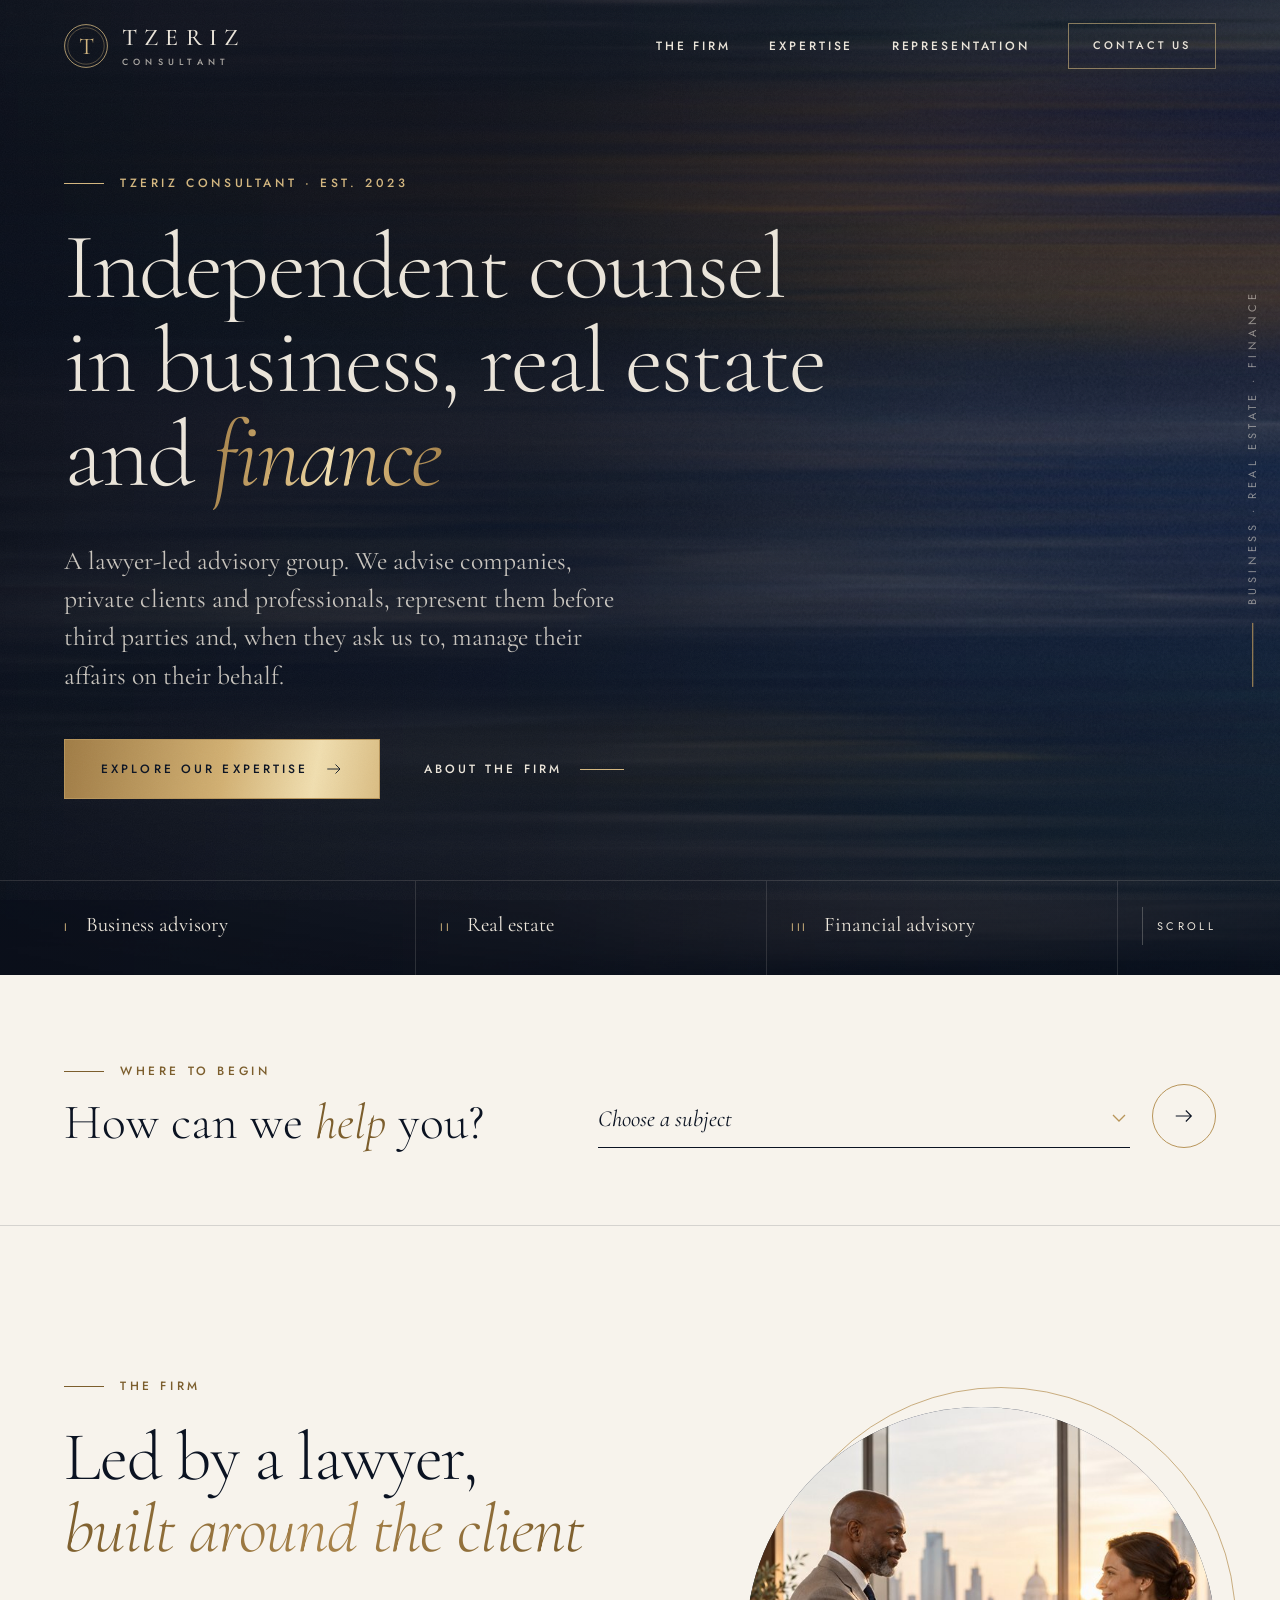
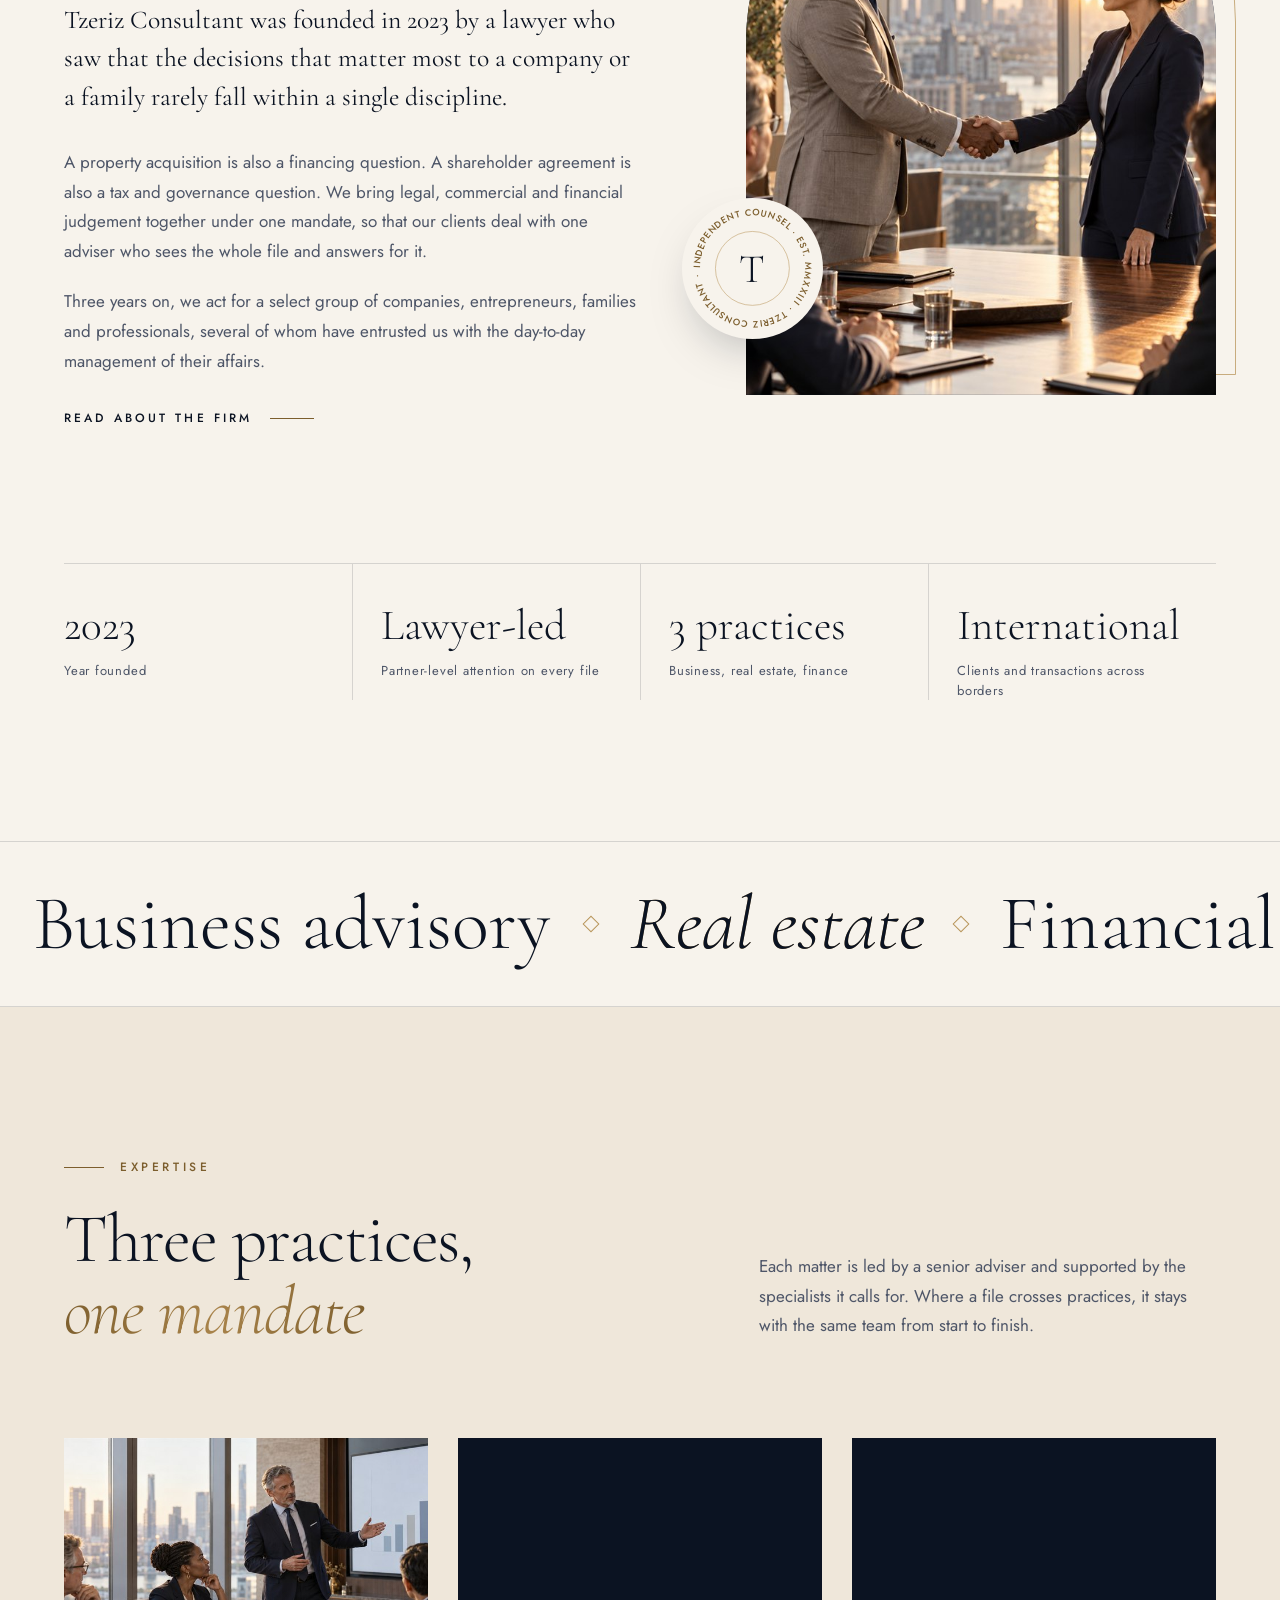
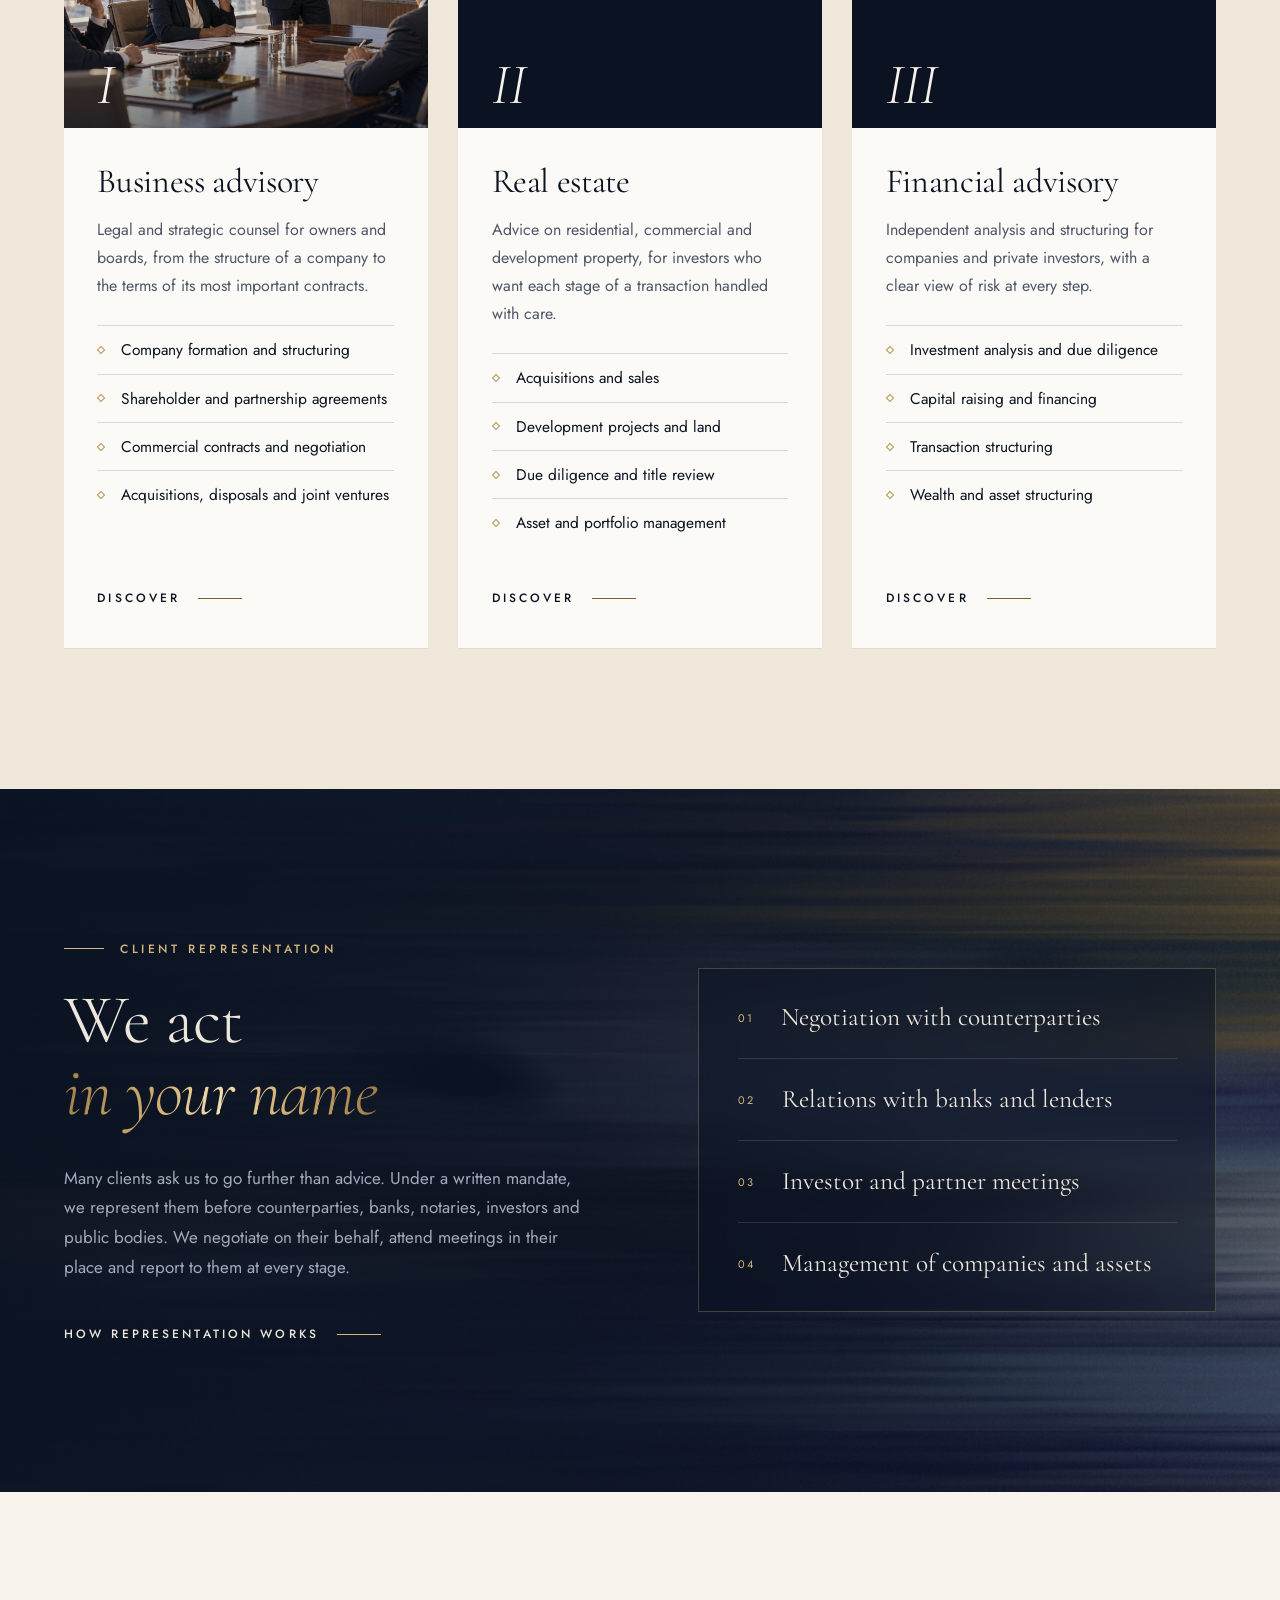
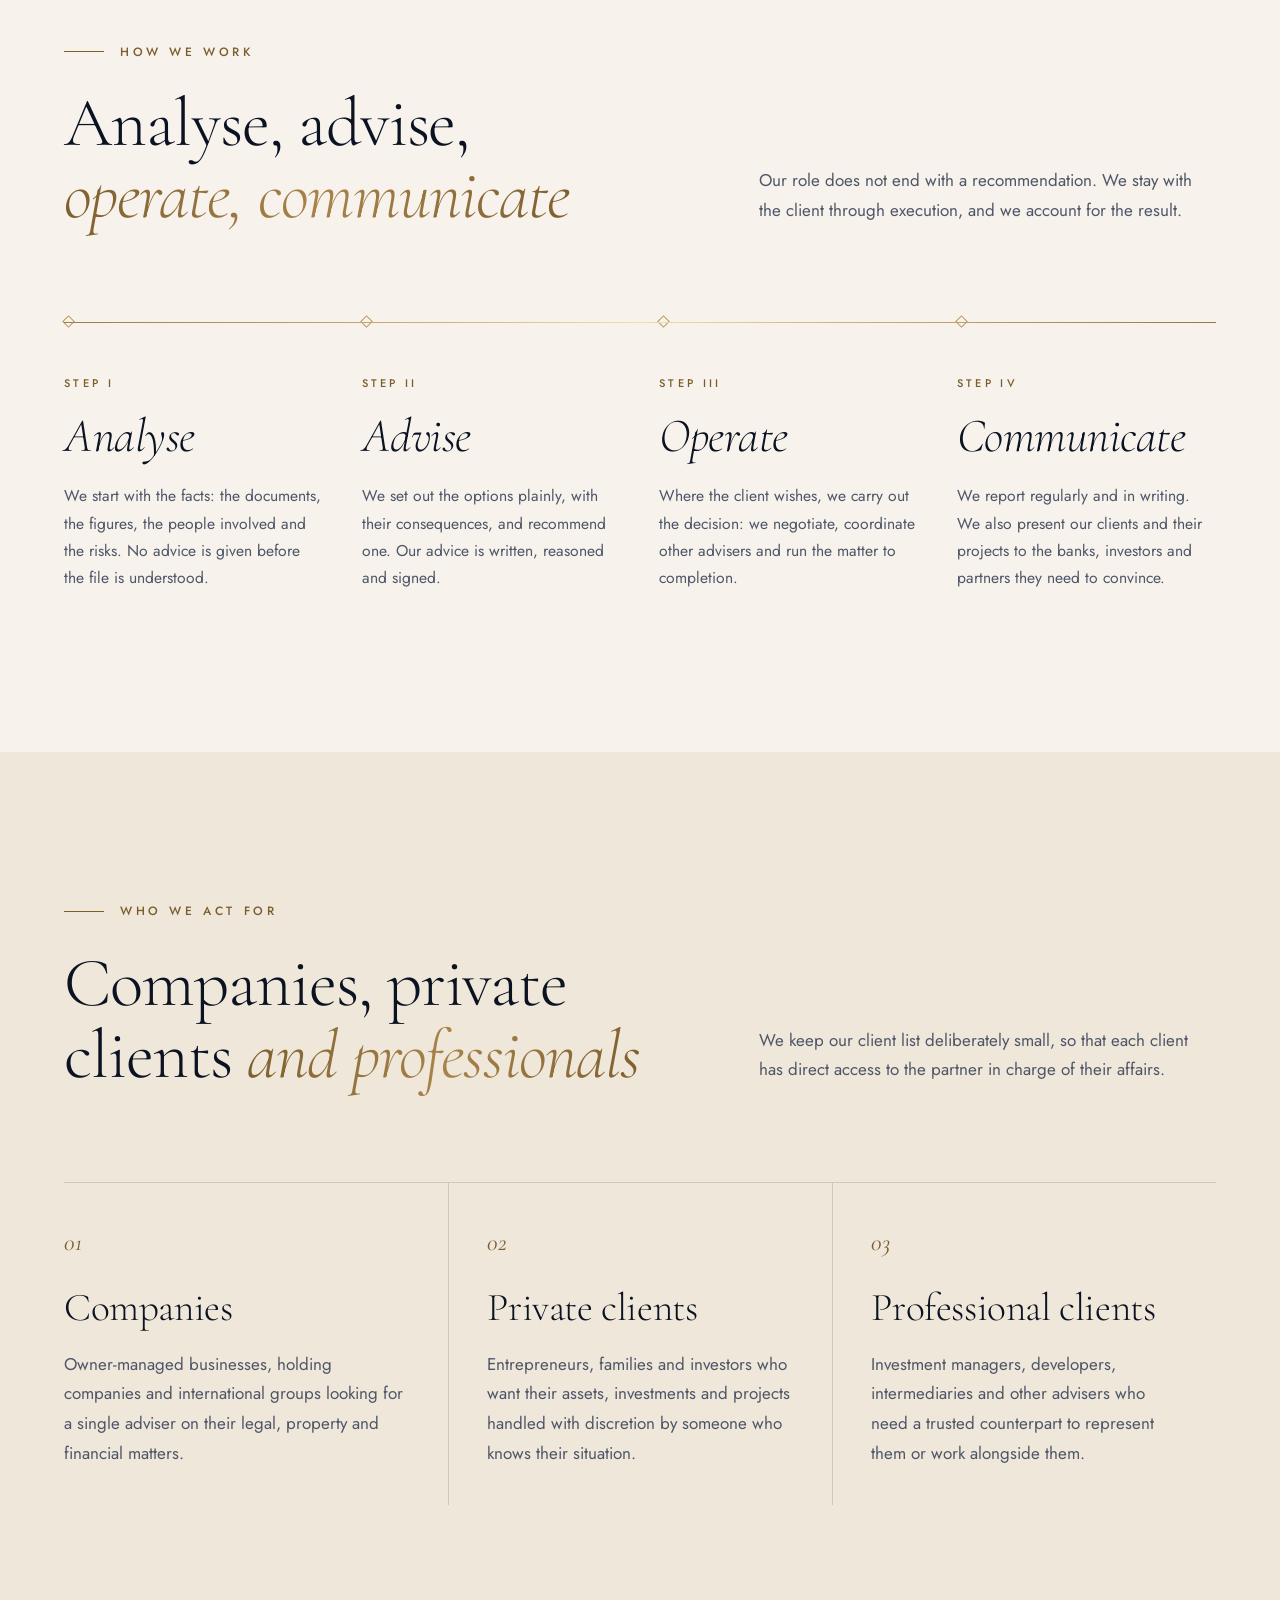
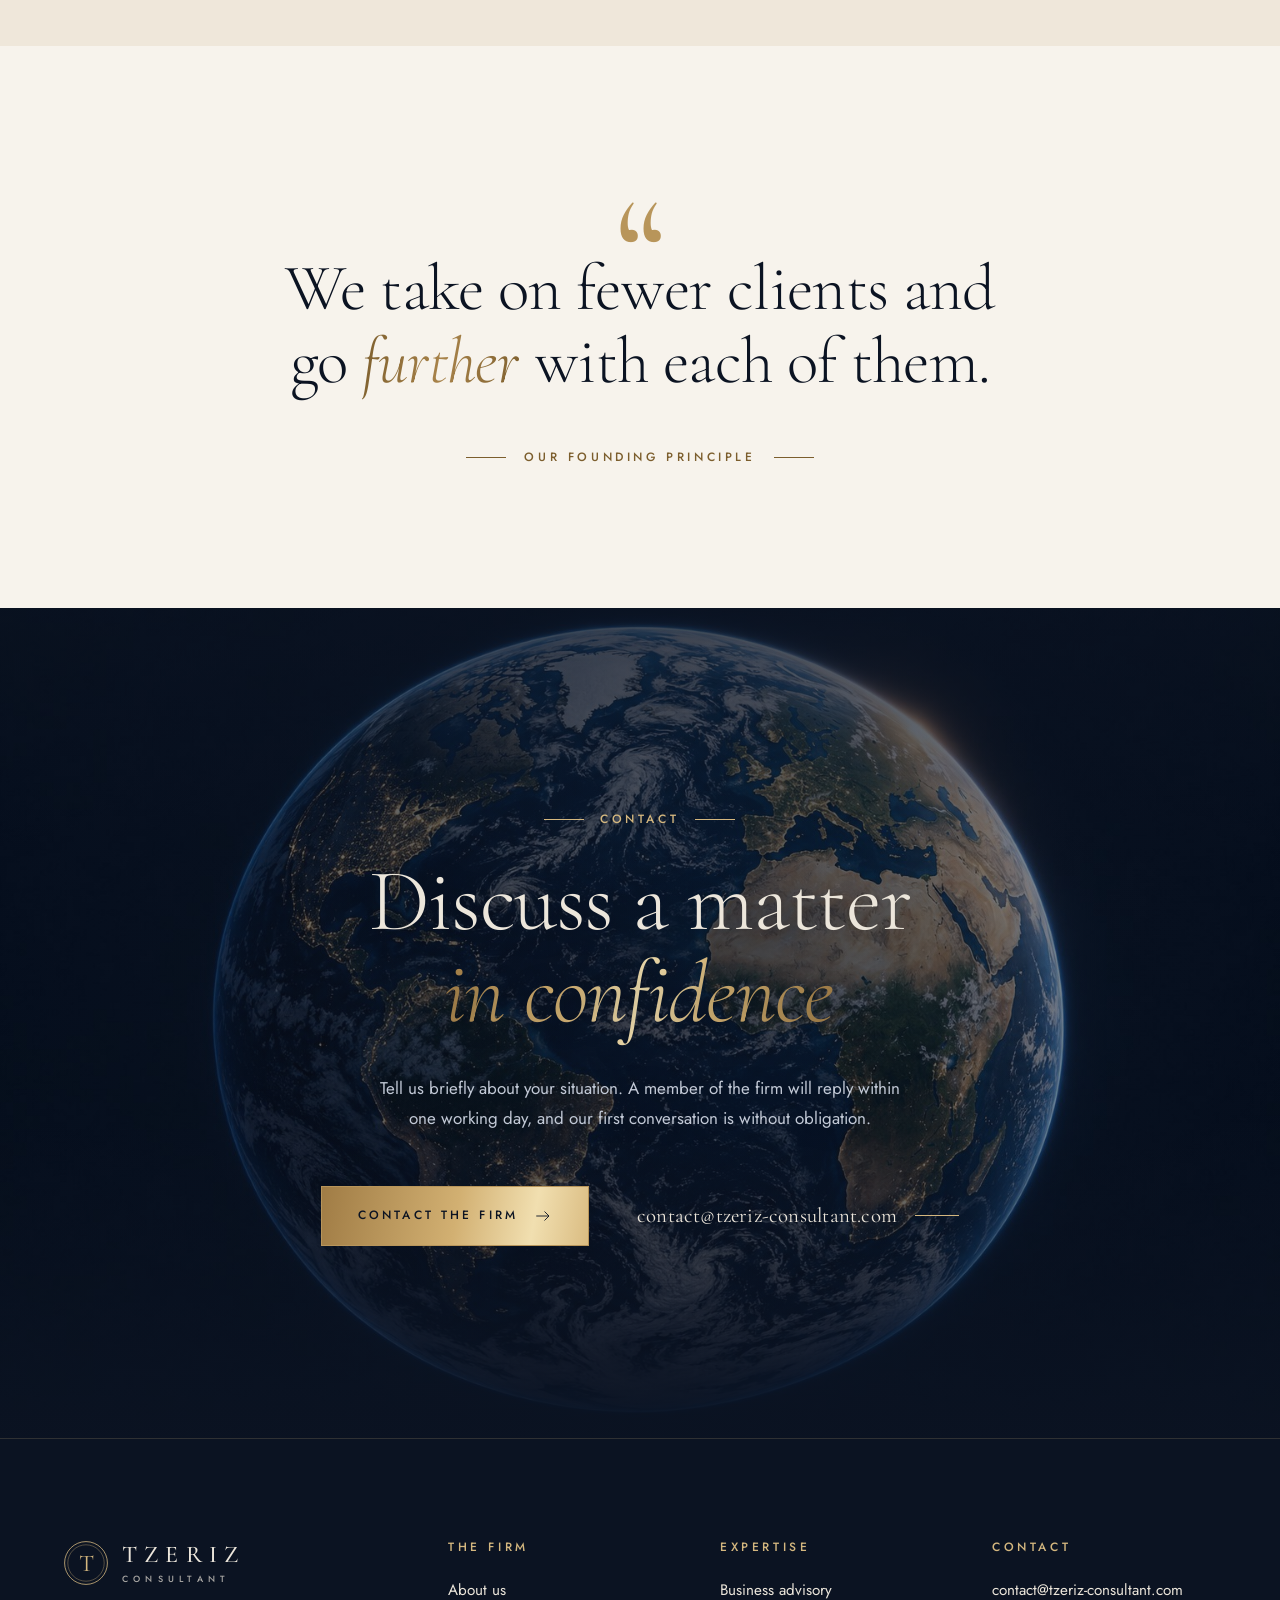
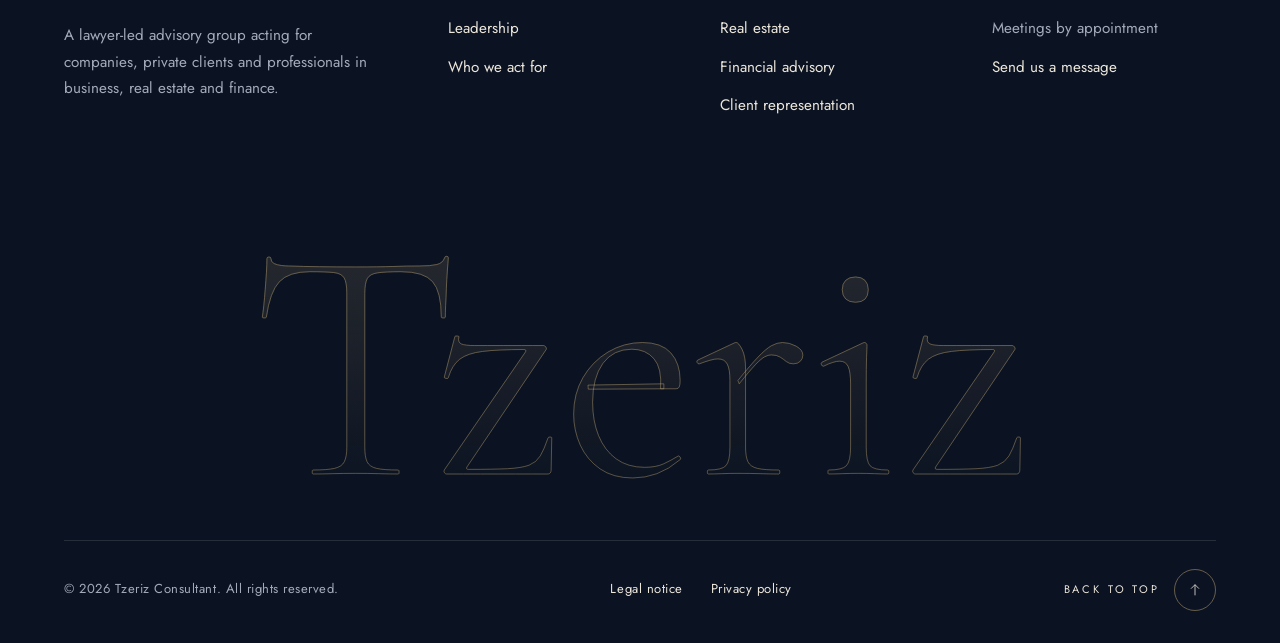
==== commit 95bd56a1: "deux j" ====
--- a/index.html
+++ b/index.html
@@ -131,7 +131,7 @@
       </div>
       <figure class="intro__art reveal">
         <div class="arch-frame">
-          <div class="arch"><div class="arch__plx" data-parallax="0.08"><img src="images/firm.jpg" alt="Abstract painting in rose, bone and ink tones" loading="lazy"></div></div>
+          <div class="arch"><div class="arch__plx"><img src="images/firm-handshake.jpg" srcset="images/firm-handshake-640.jpg 640w, images/firm-handshake.jpg 1024w" sizes="(max-width: 960px) 86vw, 470px" width="1024" height="1536" alt="Two business partners shaking hands in a sunlit boardroom" loading="lazy" decoding="async"></div></div>
         </div>
         <div class="seal" aria-hidden="true">
           <svg viewBox="0 0 160 160">
@@ -167,7 +167,7 @@
     </div>
     <div class="practices" data-stagger>
       <a class="practice" href="expertise.html#business">
-        <div class="practice__media"><img src="images/business.jpg" alt="" loading="lazy"><span class="practice__num">I</span></div>
+        <div class="practice__media"><img src="images/business-advisory.jpg" srcset="images/business-advisory-768.jpg 768w, images/business-advisory.jpg 1536w" sizes="(max-width: 680px) 90vw, (max-width: 1024px) 44vw, 400px" width="1536" height="1024" alt="A strategy adviser presenting to executives in a bright boardroom" loading="lazy" decoding="async"><span class="practice__num">I</span></div>
         <div class="practice__body">
           <h3>Business advisory</h3>
           <p>Legal and strategic counsel for owners and boards, from the structure of a company to the terms of its most important contracts.</p>
@@ -181,7 +181,7 @@
         </div>
       </a>
       <a class="practice" href="expertise.html#real-estate">
-        <div class="practice__media"><img src="images/realestate.jpg" alt="" loading="lazy"><span class="practice__num">II</span></div>
+        <div class="practice__media"><img src="images/real-estate.jpg" srcset="images/real-estate-768.jpg 768w, images/real-estate.jpg 1536w" sizes="(max-width: 680px) 90vw, (max-width: 1024px) 44vw, 400px" width="1536" height="1024" alt="Aerial view of elegant homes and landscaped gardens in golden evening light" loading="lazy" decoding="async"><span class="practice__num">II</span></div>
         <div class="practice__body">
           <h3>Real estate</h3>
           <p>Advice on residential, commercial and development property, for investors who want each stage of a transaction handled with care.</p>
@@ -195,7 +195,7 @@
         </div>
       </a>
       <a class="practice" href="expertise.html#finance">
-        <div class="practice__media"><img src="images/finance.jpg" alt="" loading="lazy"><span class="practice__num">III</span></div>
+        <div class="practice__media"><img src="images/financial-advisory.jpg" srcset="images/financial-advisory-768.jpg 768w, images/financial-advisory.jpg 1536w" sizes="(max-width: 680px) 90vw, (max-width: 1024px) 44vw, 400px" width="1536" height="1024" alt="The bronze Charging Bull sculpture in Lower Manhattan, New York" loading="lazy" decoding="async"><span class="practice__num">III</span></div>
         <div class="practice__body">
           <h3>Financial advisory</h3>
           <p>Independent analysis and structuring for companies and private investors, with a clear view of risk at every step.</p>
@@ -296,7 +296,7 @@
 </section>
 
 <section class="cta-final is-dark">
-  <div class="cta-final__rings" aria-hidden="true"></div>
+  <div class="cta-final__globe" aria-hidden="true"><img src="images/contact-globe.jpg" srcset="images/contact-globe-768.jpg 768w, images/contact-globe.jpg 1536w" sizes="100vw" width="1536" height="1024" alt="" loading="lazy" decoding="async"></div>
   <div class="wrap">
     <span class="eyebrow eyebrow--center reveal">Contact</span>
     <h2 class="reveal">Discuss a matter <em>in confidence</em></h2>
--- a/css/style.css
+++ b/css/style.css
@@ -1,7 +1,7 @@
 /* Tzeriz Consultant
    Private-bank editorial: midnight ink, warm ivory paper, champagne-gold hairlines.
-   Cormorant Garamond for display, Jost for text. The painted artworks sit behind ink veils,
-   so every page opens on the same deep, quiet surface before turning to paper. */
+   Cormorant Garamond for display, Jost for text. Editorial photography and painted
+   artworks sit behind ink veils before each page turns to paper. */
 
 :root {
   --ink: #0b1322;
@@ -386,6 +386,8 @@
 .intro__grid { display: grid; grid-template-columns: minmax(0, 1.1fr) minmax(0, 0.9fr); gap: clamp(64px, 8vw, 136px); align-items: center; }
 .intro__cols { max-width: 60ch; margin: 2rem 0 1.6rem; }
 .intro__art { position: relative; margin: 0; width: min(100%, 470px); justify-self: end; }
+.intro__art .arch__plx { inset: 0; }
+.intro__art .arch__plx img { object-position: center top; }
 .intro__art .seal { left: -64px; bottom: 56px; }
 @media (max-width: 960px) {
   .intro__grid { grid-template-columns: 1fr; }
@@ -511,19 +513,24 @@
 
 /* ---------- Closing call to action ---------- */
 .cta-final { position: relative; isolation: isolate; overflow: hidden; text-align: center; padding-block: clamp(120px, 15vw, 220px); }
+.cta-final__globe { position: absolute; inset: 0; z-index: -3; pointer-events: none; }
+.cta-final__globe img { width: 100%; height: 100%; object-fit: cover; object-position: center 54%; }
 .cta-final::before {
   content: ""; position: absolute; inset: 0; z-index: -2;
   background:
-    radial-gradient(55% 65% at 50% 115%, rgba(184, 149, 90, 0.2), transparent 70%),
-    radial-gradient(45% 50% at 50% -15%, rgba(70, 92, 140, 0.35), transparent 70%);
-}
-.cta-final__rings { position: absolute; left: 50%; top: 50%; z-index: -1; width: min(980px, 130vw); aspect-ratio: 1; transform: translate(-50%, -50%); border: 1px solid rgba(212, 183, 127, 0.14); border-radius: 50%; }
-.cta-final__rings::before, .cta-final__rings::after { content: ""; position: absolute; border: 1px solid rgba(212, 183, 127, 0.1); border-radius: 50%; }
-.cta-final__rings::before { inset: 12%; }
-.cta-final__rings::after { inset: 26%; border-color: rgba(212, 183, 127, 0.08); }
+    linear-gradient(180deg, rgba(11, 19, 34, 0.65), rgba(11, 19, 34, 0.18) 30%, rgba(11, 19, 34, 0.2) 62%, rgba(11, 19, 34, 0.92)),
+    radial-gradient(ellipse at 50% 42%, rgba(11, 19, 34, 0.66) 0%, rgba(11, 19, 34, 0.48) 38%, rgba(11, 19, 34, 0.16) 72%);
+}
+.cta-final > .wrap { position: relative; }
 .cta-final h2 { max-width: 13ch; margin: 0 auto 0.4em; font-size: clamp(2.8rem, 1.5rem + 5vw, 6.4rem); }
-.cta-final p { max-width: 52ch; margin: 0 auto 52px; font-size: 1.0625rem; }
+.cta-final h2, .cta-final p { text-shadow: 0 2px 28px rgba(11, 19, 34, 0.45); }
+.cta-final p { max-width: 52ch; margin: 0 auto 52px; font-size: 1.0625rem; color: #c2c9d6; }
 .cta-final__actions { display: flex; flex-wrap: wrap; justify-content: center; align-items: center; gap: 24px 48px; }
+@media (max-width: 680px) {
+  .cta-final__globe img { object-position: 56% center; }
+  .cta-final__actions { gap: 28px; }
+  .cta-final__actions .link-arrow { font-size: clamp(1rem, 4.5vw, 1.3rem); }
+}
 
 /* ---------- Footer ---------- */
 .site-footer { background: var(--ink); color: var(--on-dark-soft); font-size: 0.95rem; border-top: 1px solid rgba(212, 183, 127, 0.18); }
@@ -561,6 +568,11 @@
 .page-head--overlap { padding-bottom: clamp(150px, 17vw, 260px); }
 .page-head__media { position: absolute; inset: -12% 0; z-index: -2; will-change: transform; }
 .page-head__img { position: absolute; inset: 0; background: var(--ink) center / cover no-repeat; filter: saturate(0.85); }
+.page-head--firm .page-head__img { background-size: auto 100%; background-position: right center; }
+.page-head--globe .page-head__img { background-image: url('../images/contact-globe.jpg'); background-position: 70% 52%; filter: none; }
+@media (max-width: 680px) {
+  .page-head--globe .page-head__img { background-image: url('../images/contact-globe-768.jpg'); }
+}
 .page-head::before {
   content: ""; position: absolute; inset: 0; z-index: -1;
   background:
@@ -633,7 +645,7 @@
 .area:first-child { border-top: 0; }
 .area--flip .area__media { order: 2; }
 .area__media { position: sticky; top: 120px; }
-.area__frame { position: relative; aspect-ratio: 4 / 5; overflow: hidden; background: var(--ink-3); }
+.area__frame { position: relative; aspect-ratio: 5 / 4; overflow: hidden; background: var(--ink-3); }
 .area__frame img { width: 100%; height: 100%; object-fit: cover; transition: transform 1.8s var(--ease-out); }
 .area__media:hover .area__frame img { transform: scale(1.04); }
 .area__num {
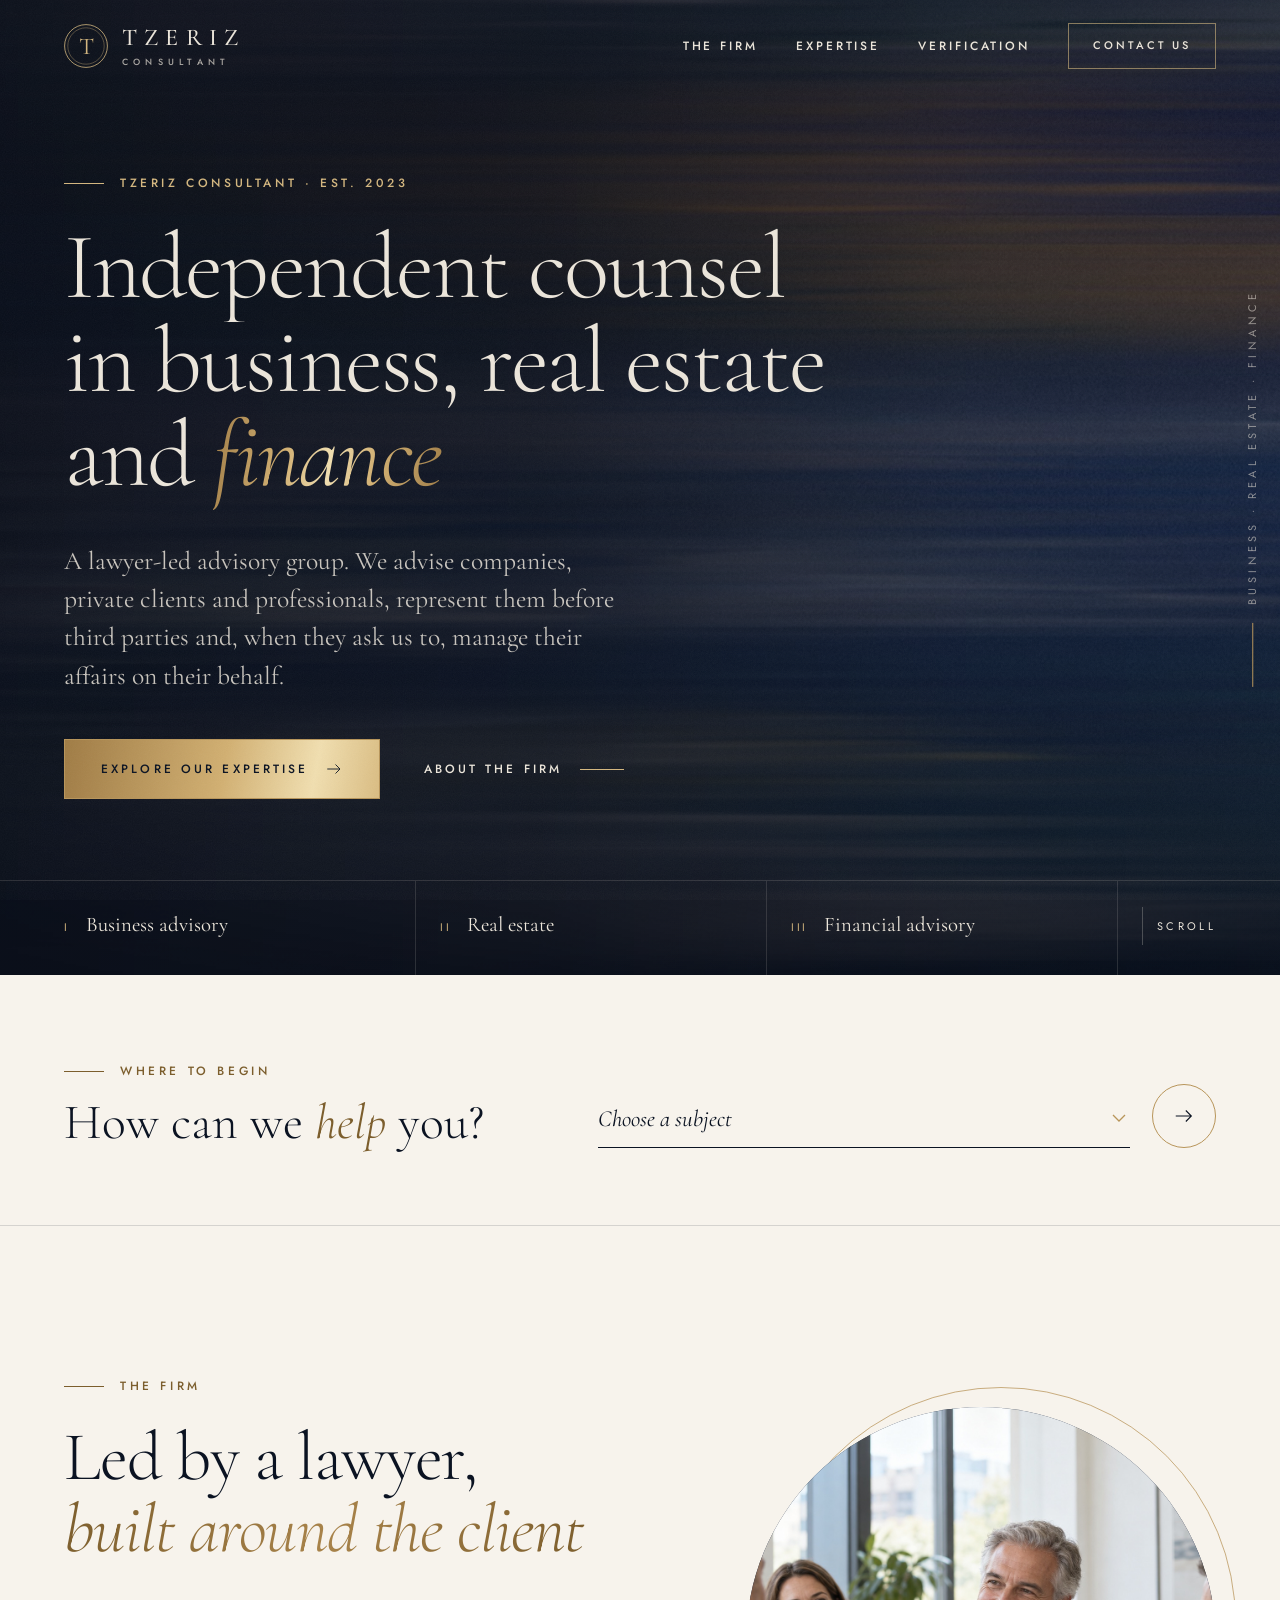
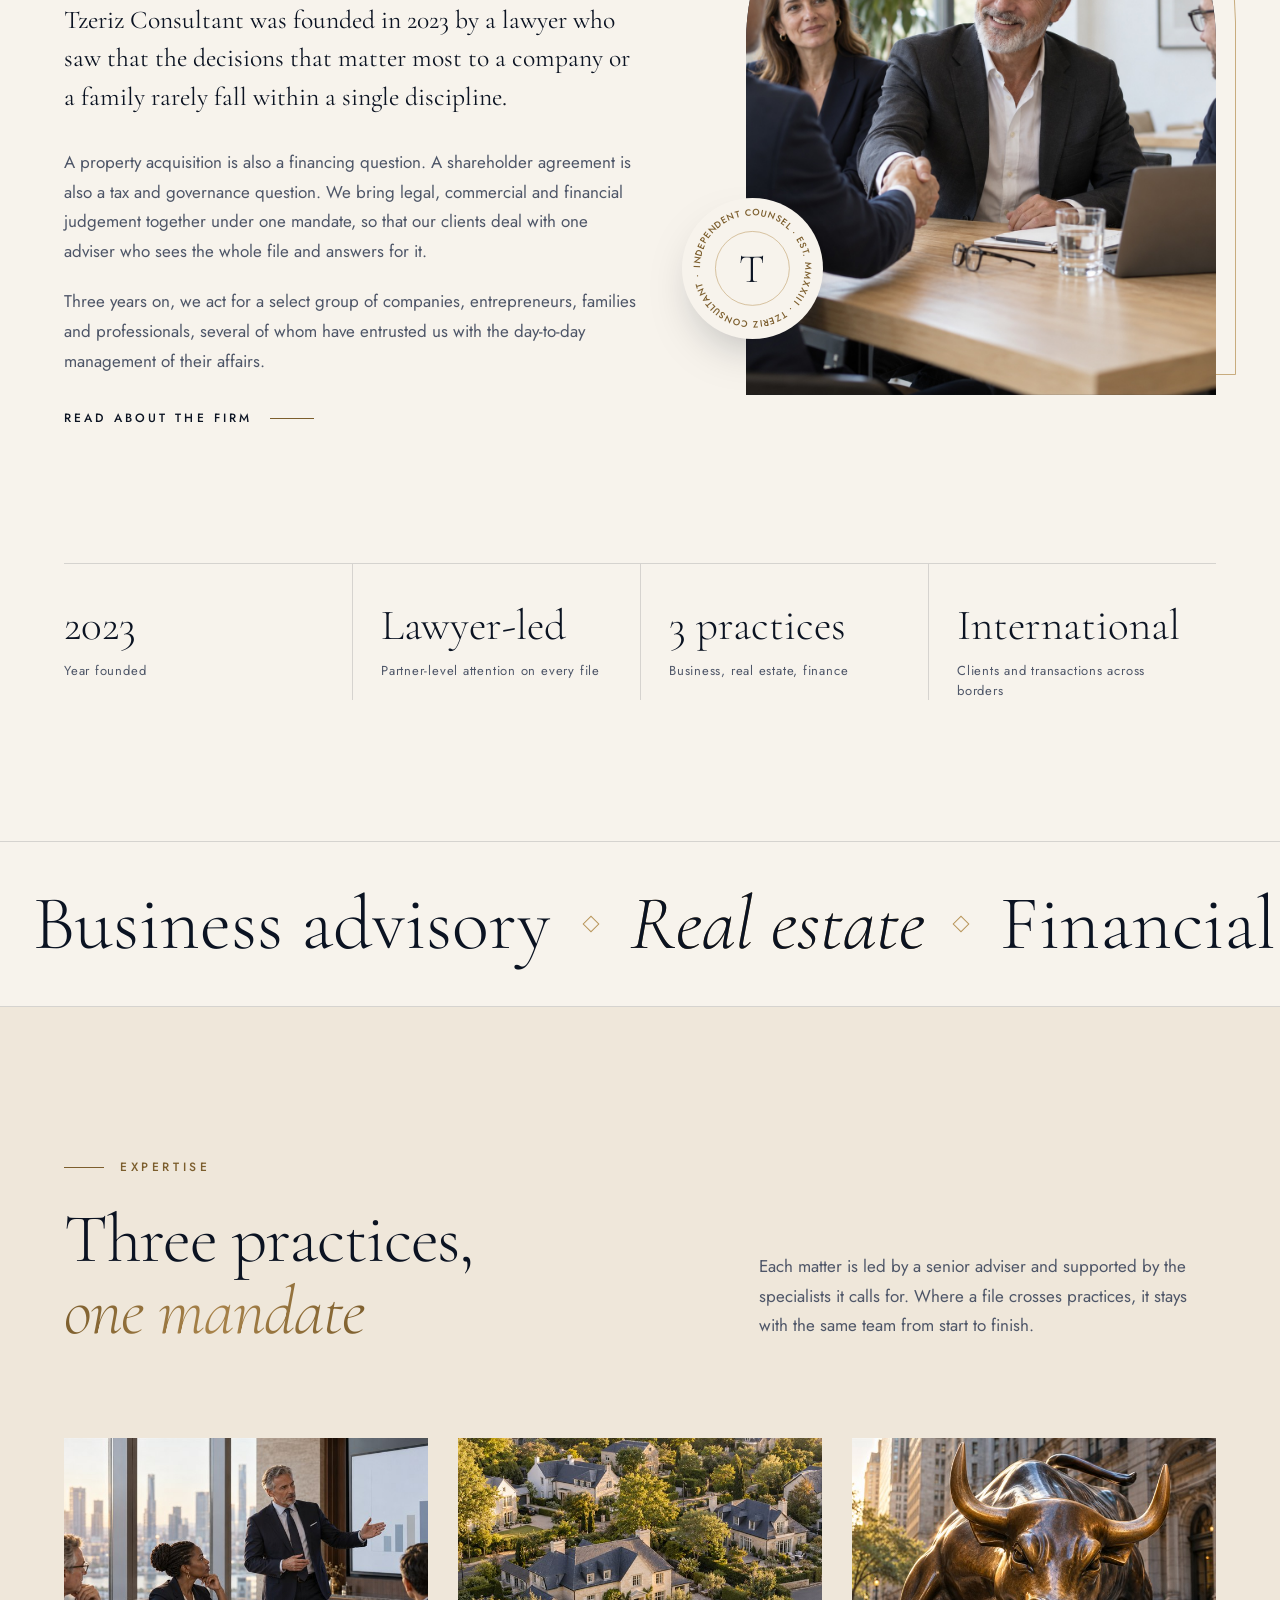
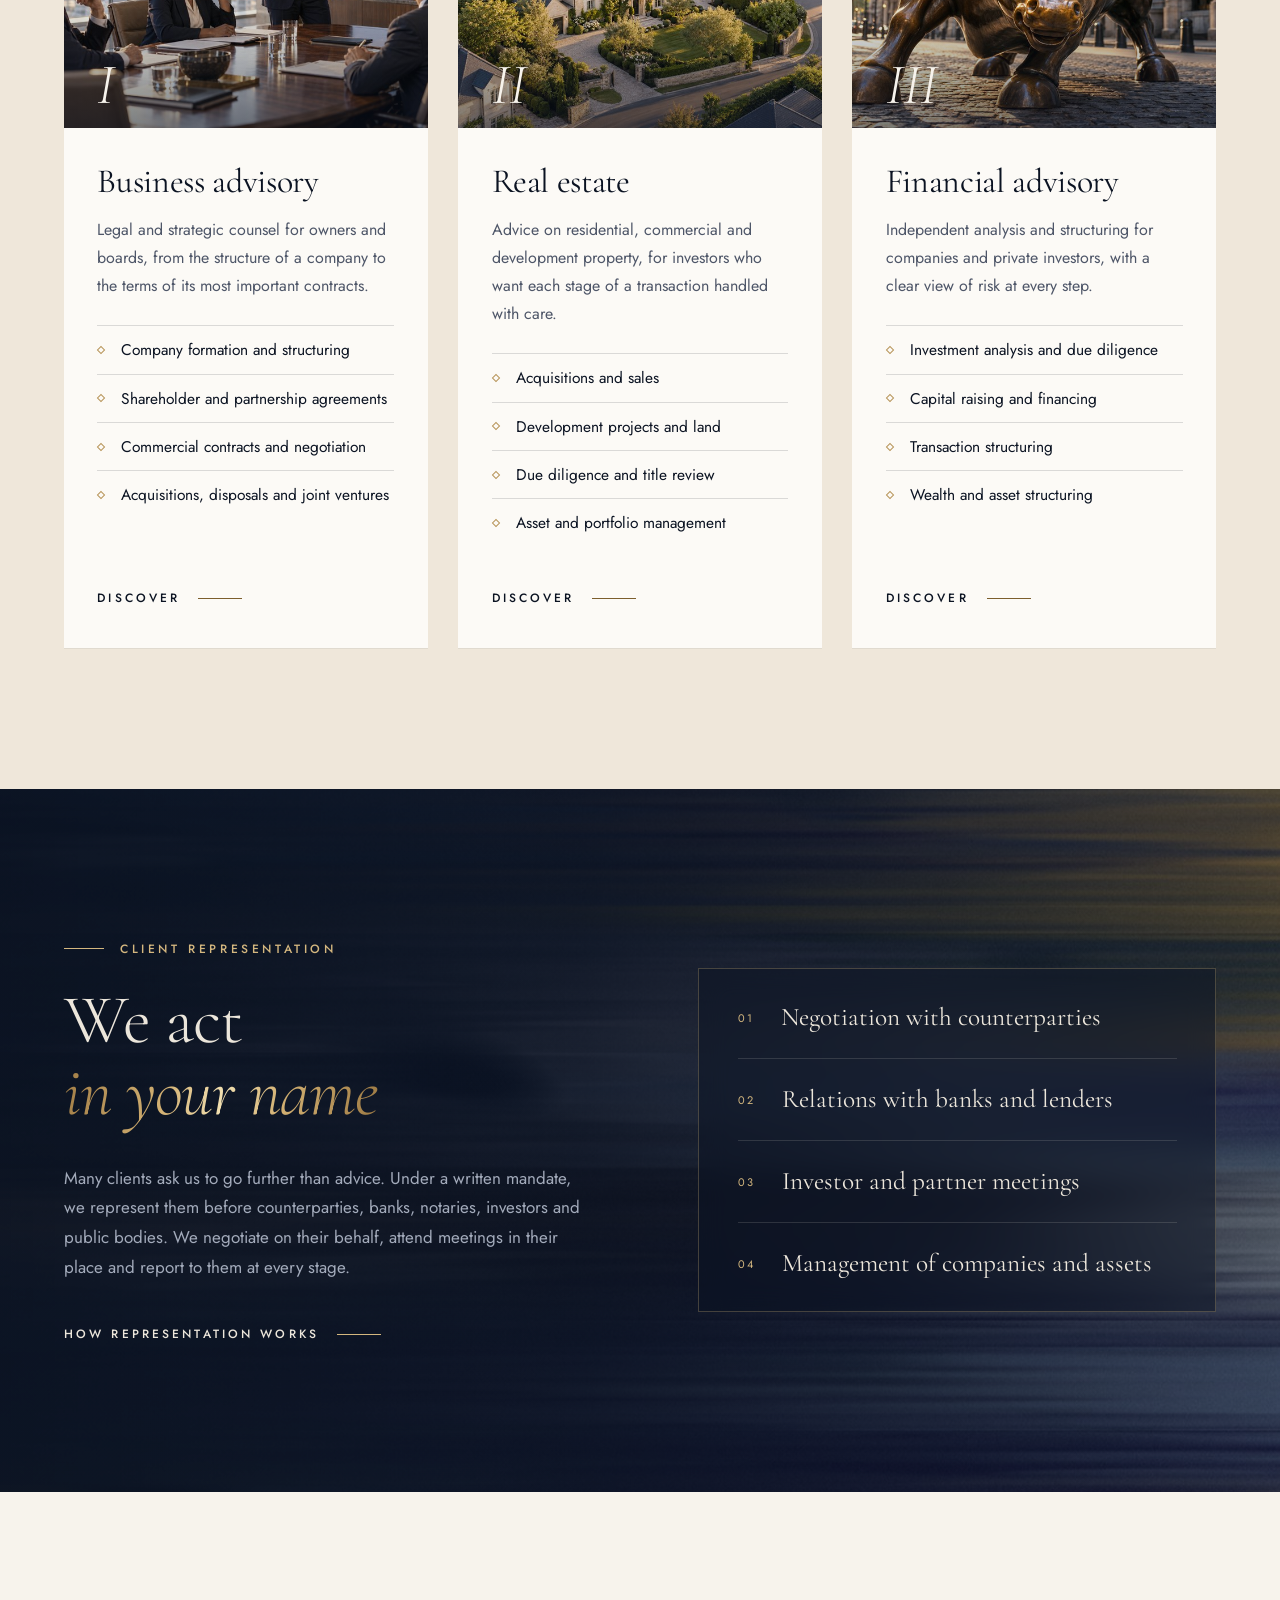
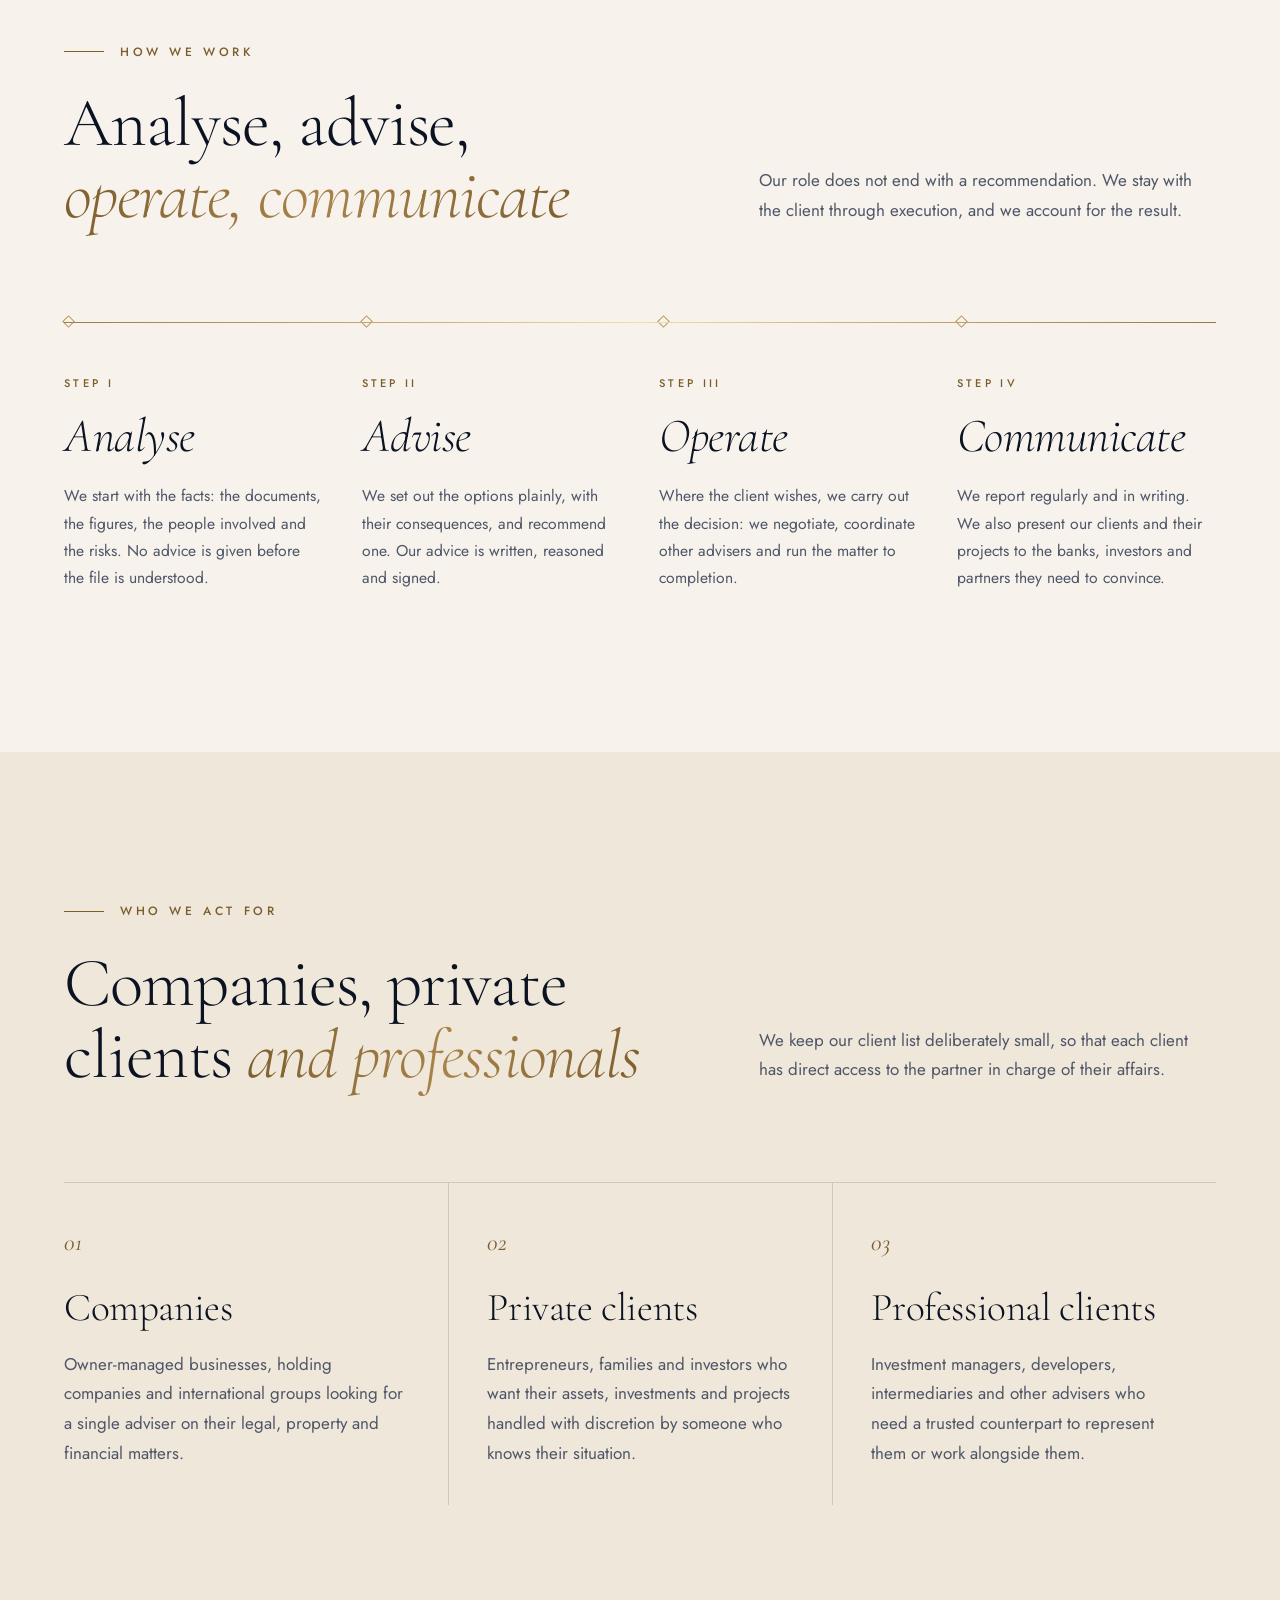
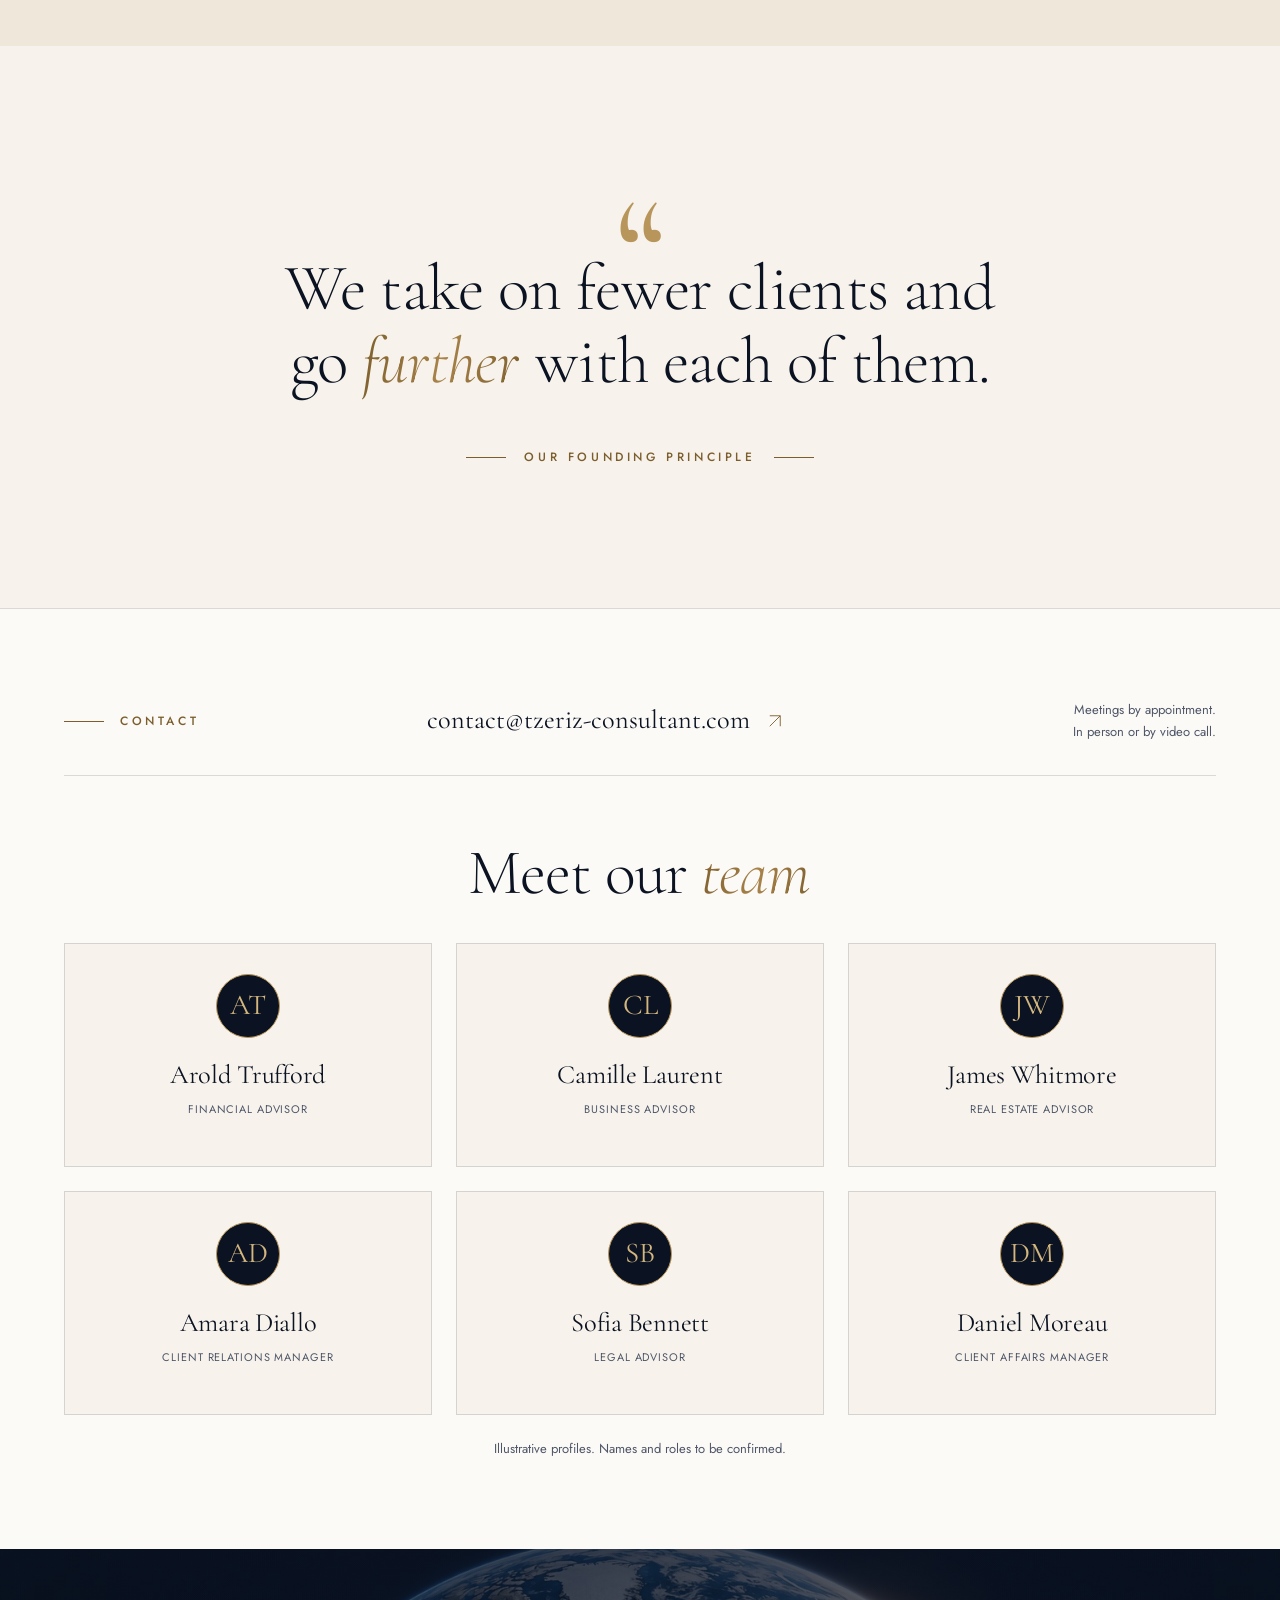
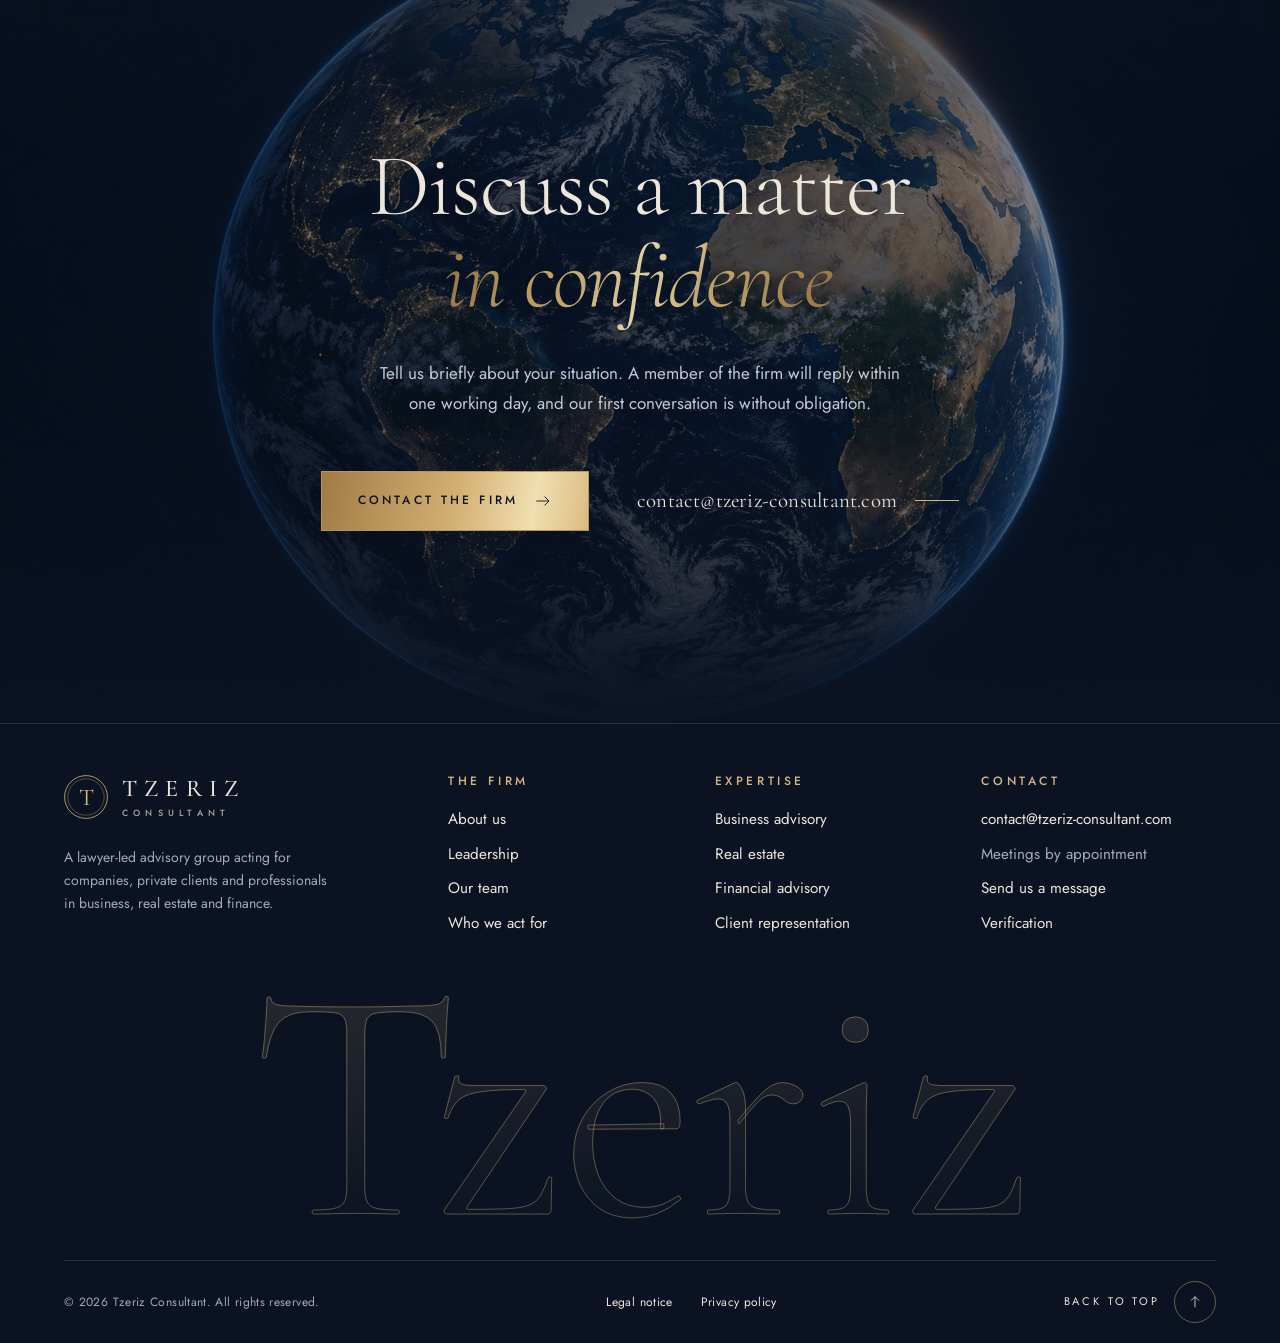
==== commit 61985696: "deux j" ====
--- a/index.html
+++ b/index.html
@@ -51,7 +51,7 @@
       <ul class="nav__list">
         <li><a href="firm.html">The Firm</a></li>
         <li><a href="expertise.html">Expertise</a></li>
-        <li><a href="expertise.html#representation">Representation</a></li>
+        <li><a href="verification.html">Verification</a></li>
         <li class="nav__mobile"><a href="contact.html">Contact</a></li>
       </ul>
       <div class="nav__extra">
@@ -131,7 +131,7 @@
       </div>
       <figure class="intro__art reveal">
         <div class="arch-frame">
-          <div class="arch"><div class="arch__plx"><img src="images/firm-handshake.jpg" srcset="images/firm-handshake-640.jpg 640w, images/firm-handshake.jpg 1024w" sizes="(max-width: 960px) 86vw, 470px" width="1024" height="1536" alt="Two business partners shaking hands in a sunlit boardroom" loading="lazy" decoding="async"></div></div>
+          <div class="arch"><div class="arch__plx"><img src="images/firm-meeting-hd.jpg" width="1122" height="1402" alt="Illustrative business meeting with a senior adviser greeting a client with a handshake" loading="lazy" decoding="async"></div></div>
         </div>
         <div class="seal" aria-hidden="true">
           <svg viewBox="0 0 160 160">
@@ -295,10 +295,51 @@
   </figure>
 </section>
 
+<section class="firm-contact section--paper" id="contact-team" aria-labelledby="team-title">
+  <div class="wrap">
+    <div class="firm-contact__head">
+      <span class="eyebrow">Contact</span>
+      <a class="firm-contact__email" href="mailto:contact@tzeriz-consultant.com"><span>contact@tzeriz-consultant.com</span><svg viewBox="0 0 24 24" aria-hidden="true"><path d="M5 19 19 5M5 5h14v14" fill="none" stroke="currentColor" stroke-width="1.2"/></svg></a>
+      <p class="firm-contact__availability">Meetings by appointment.<br>In person or by video call.</p>
+    </div>
+    <div class="team-directory" id="team" aria-labelledby="team-title" aria-describedby="team-note">
+      <div class="team-directory__head">
+        <h2 id="team-title">Meet our <em>team</em></h2>
+      </div>
+      <ul class="team-grid" aria-label="Example team profiles">
+        <li class="team-member">
+          <span class="team-member__initials" aria-hidden="true">AT</span>
+          <div><h3>Arold Trufford</h3><p>Financial Advisor</p></div>
+        </li>
+        <li class="team-member">
+          <span class="team-member__initials" aria-hidden="true">CL</span>
+          <div><h3>Camille Laurent</h3><p>Business Advisor</p></div>
+        </li>
+        <li class="team-member">
+          <span class="team-member__initials" aria-hidden="true">JW</span>
+          <div><h3>James Whitmore</h3><p>Real Estate Advisor</p></div>
+        </li>
+        <li class="team-member">
+          <span class="team-member__initials" aria-hidden="true">AD</span>
+          <div><h3>Amara Diallo</h3><p>Client Relations Manager</p></div>
+        </li>
+        <li class="team-member">
+          <span class="team-member__initials" aria-hidden="true">SB</span>
+          <div><h3>Sofia Bennett</h3><p>Legal Advisor</p></div>
+        </li>
+        <li class="team-member">
+          <span class="team-member__initials" aria-hidden="true">DM</span>
+          <div><h3>Daniel Moreau</h3><p>Client Affairs Manager</p></div>
+        </li>
+      </ul>
+      <p class="team-note" id="team-note">Illustrative profiles. Names and roles to be confirmed.</p>
+    </div>
+  </div>
+</section>
+
 <section class="cta-final is-dark">
   <div class="cta-final__globe" aria-hidden="true"><img src="images/contact-globe.jpg" srcset="images/contact-globe-768.jpg 768w, images/contact-globe.jpg 1536w" sizes="100vw" width="1536" height="1024" alt="" loading="lazy" decoding="async"></div>
   <div class="wrap">
-    <span class="eyebrow eyebrow--center reveal">Contact</span>
     <h2 class="reveal">Discuss a matter <em>in confidence</em></h2>
     <p class="reveal">Tell us briefly about your situation. A member of the firm will reply within one working day, and our first conversation is without obligation.</p>
     <div class="cta-final__actions reveal">
@@ -324,6 +365,7 @@
         <ul>
           <li><a href="firm.html">About us</a></li>
           <li><a href="firm.html#leadership">Leadership</a></li>
+          <li><a href="firm.html#team">Our team</a></li>
           <li><a href="firm.html#clients">Who we act for</a></li>
         </ul>
       </div>
@@ -342,6 +384,7 @@
           <li><a href="mailto:contact@tzeriz-consultant.com">contact@tzeriz-consultant.com</a></li>
           <li>Meetings by appointment</li>
           <li><a href="contact.html">Send us a message</a></li>
+          <li><a href="verification.html">Verification</a></li>
         </ul>
       </div>
     </div>
--- a/css/style.css
+++ b/css/style.css
@@ -526,6 +526,7 @@
 .cta-final h2, .cta-final p { text-shadow: 0 2px 28px rgba(11, 19, 34, 0.45); }
 .cta-final p { max-width: 52ch; margin: 0 auto 52px; font-size: 1.0625rem; color: #c2c9d6; }
 .cta-final__actions { display: flex; flex-wrap: wrap; justify-content: center; align-items: center; gap: 24px 48px; }
+.cta-final--firm { padding-block: clamp(76px, 8vw, 120px); }
 @media (max-width: 680px) {
   .cta-final__globe img { object-position: 56% center; }
   .cta-final__actions { gap: 28px; }
@@ -534,29 +535,41 @@
 
 /* ---------- Footer ---------- */
 .site-footer { background: var(--ink); color: var(--on-dark-soft); font-size: 0.95rem; border-top: 1px solid rgba(212, 183, 127, 0.18); }
-.site-footer > .wrap { padding-top: clamp(76px, 8vw, 116px); padding-bottom: 32px; }
-.footer-grid { display: grid; grid-template-columns: minmax(0, 1.5fr) repeat(3, minmax(0, 1fr)); gap: 48px; }
+.site-footer > .wrap { padding-top: clamp(36px, 4vw, 56px); padding-bottom: 20px; }
+.footer-grid { display: grid; grid-template-columns: minmax(0, 1.5fr) repeat(3, minmax(0, 1fr)); gap: 28px 32px; }
+.footer-grid > div { min-width: 0; }
 .site-footer .brand { color: var(--on-dark); }
-.footer-about { max-width: 34ch; margin-top: 28px; }
-.site-footer h4 { margin-bottom: 1.4rem; font-family: var(--sans); font-size: var(--fs-label); font-weight: 500; letter-spacing: 0.3em; text-transform: uppercase; color: var(--gold-light); }
-.site-footer ul { list-style: none; margin: 0; padding: 0; display: grid; gap: 12px; }
-.site-footer a { color: var(--on-dark); text-decoration: none; background: linear-gradient(currentColor, currentColor) no-repeat 0 100% / 0 1px; transition: background-size 0.6s var(--ease-out); }
+.footer-about { max-width: 34ch; margin: 18px 0 0; font-size: 0.875rem; line-height: 1.65; }
+.site-footer h4 { margin-bottom: 18px; font-family: var(--sans); font-size: var(--fs-label); font-weight: 500; letter-spacing: 0.3em; text-transform: uppercase; color: var(--gold-light); }
+.site-footer ul { list-style: none; margin: 0; padding: 0; display: grid; gap: 8px; }
+.site-footer a { color: var(--on-dark); text-decoration: none; overflow-wrap: anywhere; background: linear-gradient(currentColor, currentColor) no-repeat 0 100% / 0 1px; transition: background-size 0.6s var(--ease-out); }
 .site-footer a:hover { background-size: 100% 1px; }
 .site-footer .brand, .site-footer .to-top { background: none; }
 .footer-mark {
-  margin: clamp(72px, 9vw, 128px) 0 clamp(20px, 3vw, 40px); text-align: center; white-space: nowrap; user-select: none;
+  margin: clamp(24px, 3vw, 40px) 0 clamp(12px, 1.5vw, 20px);
   font-family: var(--serif); font-size: clamp(5rem, 26vw, 23rem); font-weight: 300; line-height: 0.8; letter-spacing: -0.01em;
+  text-align: center; white-space: nowrap; user-select: none;
   color: transparent; -webkit-text-stroke: 1px rgba(212, 183, 127, 0.38);
   background: linear-gradient(180deg, rgba(212, 183, 127, 0.14), rgba(212, 183, 127, 0)); -webkit-background-clip: text; background-clip: text;
 }
-.footer-base { display: flex; flex-wrap: wrap; justify-content: space-between; align-items: center; gap: 18px 32px; padding-top: 28px; border-top: 1px solid rgba(236, 230, 219, 0.12); font-size: 0.8125rem; letter-spacing: 0.04em; }
+.footer-base { display: flex; flex-wrap: wrap; justify-content: space-between; align-items: center; gap: 14px 24px; margin-top: 32px; padding-top: 20px; border-top: 1px solid rgba(236, 230, 219, 0.12); font-size: 0.75rem; letter-spacing: 0.03em; }
+.footer-mark + .footer-base { margin-top: 0; }
 .footer-base ul { display: flex; flex-wrap: wrap; gap: 12px 28px; }
 .to-top { display: inline-flex; align-items: center; gap: 14px; font-size: 0.6875rem; letter-spacing: 0.26em; text-transform: uppercase; }
 .to-top span { display: grid; place-items: center; width: 42px; height: 42px; border: 1px solid rgba(212, 183, 127, 0.45); border-radius: 50%; transition: background 0.5s var(--ease-out), color 0.5s; }
 .to-top svg { width: 16px; height: 16px; }
 .to-top:hover span { background: var(--gold-light); color: var(--ink); }
-@media (max-width: 960px) { .footer-grid { grid-template-columns: 1fr 1fr; } .footer-brand { grid-column: 1 / -1; } }
-@media (max-width: 540px) { .footer-grid { grid-template-columns: 1fr; } }
+@media (max-width: 960px) {
+  .footer-grid { grid-template-columns: repeat(3, minmax(0, 1fr)); }
+  .footer-brand { grid-column: 1 / -1; }
+  .footer-about { max-width: 58ch; }
+}
+@media (max-width: 680px) {
+  .footer-grid { grid-template-columns: 1fr 1fr; gap: 28px 24px; }
+  .footer-grid > div:last-child { grid-column: 1 / -1; padding-top: 22px; border-top: 1px solid rgba(236, 230, 219, 0.12); }
+  .footer-grid > div:last-child ul { display: flex; flex-wrap: wrap; gap: 8px 24px; }
+  .footer-base { margin-top: 24px; }
+}
 
 /* ---------- Inner page heads ---------- */
 .page-head {
@@ -568,7 +581,6 @@
 .page-head--overlap { padding-bottom: clamp(150px, 17vw, 260px); }
 .page-head__media { position: absolute; inset: -12% 0; z-index: -2; will-change: transform; }
 .page-head__img { position: absolute; inset: 0; background: var(--ink) center / cover no-repeat; filter: saturate(0.85); }
-.page-head--firm .page-head__img { background-size: auto 100%; background-position: right center; }
 .page-head--globe .page-head__img { background-image: url('../images/contact-globe.jpg'); background-position: 70% 52%; filter: none; }
 @media (max-width: 680px) {
   .page-head--globe .page-head__img { background-image: url('../images/contact-globe-768.jpg'); }
@@ -604,6 +616,89 @@
 }
 
 /* ---------- Firm page ---------- */
+.firm-contact { padding-block: clamp(56px, 7vw, 96px); border-top: 1px solid var(--rule); }
+.firm-contact__head { display: grid; grid-template-areas: "label email availability"; grid-template-columns: 150px minmax(0, 1fr) 220px; align-items: center; gap: 24px 32px; margin-bottom: clamp(40px, 5vw, 64px); padding-bottom: 32px; border-bottom: 1px solid var(--rule); }
+.firm-contact__head > .eyebrow { grid-area: label; margin: 0; }
+.firm-contact__email { grid-area: email; justify-self: center; display: inline-flex; align-items: center; gap: 16px; min-width: 0; max-width: 100%; font-family: var(--serif); font-size: clamp(1.25rem, 1rem + 0.8vw, 1.75rem); line-height: 1.35; text-decoration: none; color: var(--ink); }
+.firm-contact__email > span { min-width: 0; overflow-wrap: anywhere; }
+.firm-contact__email svg { width: 18px; height: 18px; flex: none; color: var(--gold-deep); }
+.firm-contact__availability { grid-area: availability; margin: 0; font-size: 0.8125rem; line-height: 1.7; text-align: right; }
+.team-directory__head { margin-bottom: 36px; text-align: center; }
+.team-directory__head h2 { margin: 0; font-size: clamp(2.5rem, 1.6rem + 3vw, 4rem); }
+.team-note { margin: 24px 0 0; font-size: 0.8125rem; line-height: 1.6; text-align: center; color: var(--text-soft); }
+.team-grid { display: grid; grid-template-columns: repeat(3, minmax(0, 1fr)); align-items: stretch; gap: 24px; list-style: none; margin: 0; padding: 0; }
+.team-member { display: grid; grid-template-rows: 64px auto; align-content: start; justify-items: center; row-gap: 22px; min-width: 0; min-height: 224px; padding: 30px 24px; border: 1px solid var(--rule); background: var(--ivory); text-align: center; transition: border-color 0.4s ease, background-color 0.4s ease; }
+.team-member:hover { border-color: var(--gold); background: var(--paper); }
+.team-member__initials { display: grid; place-items: center; width: 64px; height: 64px; border: 1px solid var(--gold); border-radius: 50%; background: var(--ink); font-family: var(--serif); font-size: 1.8rem; line-height: 1; color: var(--gold-light); }
+.team-member > div { display: grid; justify-items: center; gap: 10px; min-width: 0; width: 100%; }
+.team-member h3 { margin: 0; font-size: 1.65rem; line-height: 1.2; }
+.team-member p { margin: 0; font-size: 0.6875rem; line-height: 1.6; letter-spacing: 0.08em; text-transform: uppercase; color: var(--text-soft); }
+@media (max-width: 1100px) {
+  .firm-contact__head { grid-template-areas: "label availability" "email availability"; grid-template-columns: minmax(0, 1fr) 220px; gap: 12px 32px; }
+  .firm-contact__email { justify-self: start; }
+}
+@media (max-width: 1000px) { .team-grid { grid-template-columns: repeat(2, minmax(0, 1fr)); } }
+@media (max-width: 760px) {
+  .firm-contact__head { grid-template-areas: "label" "email" "availability"; grid-template-columns: minmax(0, 1fr); justify-items: center; gap: 18px; padding-bottom: 28px; }
+  .firm-contact__email { justify-self: center; font-size: clamp(1.15rem, 4.3vw, 1.65rem); }
+  .firm-contact__availability { text-align: center; }
+}
+@media (max-width: 560px) {
+  .team-grid { grid-template-columns: 1fr; gap: 12px; }
+  .team-directory__head { margin-bottom: 28px; }
+  .team-member { grid-template-columns: 48px minmax(0, 1fr); grid-template-rows: auto; align-items: center; justify-items: start; gap: 18px; min-height: 112px; padding: 24px; text-align: left; }
+  .team-member__initials { width: 48px; height: 48px; font-size: 1.4rem; }
+  .team-member > div { justify-items: start; gap: 8px; }
+  .team-member h3 { font-size: 1.45rem; }
+}
+
+html:not(.menu-open) .page-firm .site-header { color: var(--ink); }
+html:not(.menu-open) .page-firm .site-header::before { opacity: 1; }
+html:not(.menu-open) .page-firm .site-header .brand__mark { color: var(--gold-deep); }
+html:not(.menu-open) .page-firm .header-cta { border-color: var(--gold); }
+
+.firm-hero {
+  position: relative; overflow: hidden;
+  padding-top: calc(var(--header-h) + clamp(28px, 3vw, 44px));
+  padding-bottom: clamp(64px, 7vw, 104px);
+  background: radial-gradient(ellipse at 85% 40%, rgba(212, 183, 127, 0.12), transparent 60%), var(--ivory);
+  border-bottom: 1px solid var(--rule);
+}
+.firm-hero .crumbs { margin-bottom: clamp(28px, 3vw, 44px); color: var(--text-soft); }
+.firm-hero .crumbs a { color: var(--text-soft); }
+.firm-hero .crumbs a:hover { color: var(--gold-deep); }
+.firm-hero .crumbs [aria-current] { color: var(--ink); }
+.firm-hero__grid { display: grid; grid-template-columns: minmax(0, 1.05fr) minmax(0, 0.95fr); gap: clamp(48px, 6vw, 96px); align-items: center; }
+.firm-hero__copy { min-width: 0; padding-block: 12px 24px; }
+.firm-hero .eyebrow { margin-bottom: 28px; }
+.firm-hero h1 { margin-bottom: 28px; font-size: clamp(3rem, 1.25rem + 4.5vw, 5.6rem); line-height: 1.04; }
+.firm-hero__lede { margin-bottom: 20px; font-family: var(--serif); font-size: clamp(1.35rem, 1.05rem + 0.65vw, 1.75rem); line-height: 1.4; color: var(--ink); }
+.firm-hero__description { max-width: 44ch; margin-bottom: 0; }
+.firm-hero__actions { display: flex; flex-wrap: wrap; align-items: center; gap: 24px 32px; margin-top: 36px; }
+.firm-hero__visual { position: relative; isolation: isolate; min-width: 0; margin: 0 18px 0 0; padding-bottom: 30px; }
+.firm-hero__visual::before { content: ""; position: absolute; inset: 18px -18px 66px 18px; z-index: -1; border: 1px solid rgba(184, 149, 90, 0.65); border-radius: 2px 2px 64px 2px; }
+.firm-hero__photo { aspect-ratio: 1 / 1.12; overflow: hidden; border-radius: 2px 2px 64px 2px; background: var(--sand); }
+.firm-hero__photo img { width: 100%; height: 100%; object-fit: cover; object-position: 47% center; }
+.firm-hero__caption { position: absolute; left: -24px; right: 40px; bottom: 0; display: flex; flex-wrap: wrap; align-items: center; justify-content: space-between; gap: 10px 20px; padding: 22px 26px; background: var(--paper); border-left: 2px solid var(--gold); box-shadow: 0 20px 48px -32px rgba(11, 19, 34, 0.35); font-size: 0.6875rem; font-weight: 500; line-height: 1.5; letter-spacing: 0.2em; text-transform: uppercase; color: var(--ink); }
+.firm-hero__caption span:last-child { color: var(--gold-deep); }
+@media (max-width: 1100px) and (min-width: 901px) {
+  .firm-hero h1 { font-size: 4rem; }
+  .firm-hero__actions { gap: 22px; }
+  .firm-hero__actions .btn { padding-inline: 24px; }
+}
+@media (max-width: 900px) {
+  .firm-hero__grid { grid-template-columns: 1fr; gap: 44px; }
+  .firm-hero__copy { max-width: 640px; padding-block: 0; }
+  .firm-hero h1 { font-size: clamp(2.65rem, 7.5vw, 4.8rem); }
+  .firm-hero__visual { width: min(calc(100% - 18px), 600px); justify-self: center; }
+  .firm-hero__photo { aspect-ratio: 6 / 5; }
+  .firm-hero__caption { left: -12px; right: 24px; }
+}
+@media (max-width: 480px) {
+  .firm-hero__actions { align-items: flex-start; flex-direction: column; gap: 18px; margin-top: 28px; }
+  .firm-hero__caption { padding: 18px; font-size: 0.625rem; letter-spacing: 0.14em; }
+}
+
 .story { display: grid; grid-template-columns: minmax(0, 1fr) minmax(0, 1fr); gap: clamp(64px, 8vw, 136px); align-items: start; }
 .story__col--sticky { position: sticky; top: 120px; }
 .dropcap::first-letter { float: left; margin: 0.06em 0.1em 0 0; font-family: var(--serif); font-size: 5.2em; font-weight: 300; line-height: 0.78; color: var(--gold-deep); }
@@ -618,6 +713,9 @@
 
 .partner { display: grid; grid-template-columns: minmax(0, 0.85fr) minmax(0, 1.15fr); gap: clamp(64px, 8vw, 136px); align-items: center; }
 .partner__art { position: relative; margin: 0; width: min(100%, 440px); }
+.partner__art .arch__plx, #management .arch__plx { inset: 0; }
+.partner__art .arch__plx img { object-position: center 60%; }
+#management .arch__plx img { object-position: center 40%; }
 .partner__caption { position: absolute; z-index: 2; left: 50%; bottom: 28px; transform: translateX(-50%); padding: 12px 22px; background: var(--ivory); color: var(--ink); white-space: nowrap; font-size: 0.6875rem; font-weight: 500; letter-spacing: 0.3em; text-transform: uppercase; }
 @media (max-width: 900px) { .partner { grid-template-columns: 1fr; } .partner__art { width: min(84%, 380px); margin-left: 20px; } }
 
@@ -677,6 +775,92 @@
 .steps p { margin: 0; font-size: 0.98rem; }
 @media (max-width: 1000px) { .steps { grid-template-columns: 1fr 1fr; gap: 56px 40px; } }
 @media (max-width: 560px) { .steps { grid-template-columns: 1fr; } }
+
+/* ---------- Verification page ---------- */
+.verification-hero { min-height: clamp(560px, 78svh, 780px); }
+.verification-hero .page-head__img { background-position: center 45%; }
+.verification-hero h1 { max-width: 17ch; }
+.verification-intake { padding-block: clamp(56px, 7vw, 100px); }
+.verification-steps { display: grid; grid-template-columns: repeat(3, minmax(0, 1fr)); list-style: none; margin: 0 0 56px; padding: 0; border-block: 1px solid var(--rule); }
+.verification-steps li { display: flex; align-items: center; gap: 20px; min-width: 0; padding: 24px; }
+.verification-steps li + li { border-left: 1px solid var(--rule); }
+.verification-steps__number { display: grid; place-items: center; width: 46px; height: 46px; flex: none; border: 1px solid var(--rule); border-radius: 50%; font-family: var(--serif); font-size: 1.5rem; color: var(--gold-deep); }
+.verification-steps li.is-current { background: var(--ivory); }
+.verification-steps .is-current .verification-steps__number, .verification-steps .is-done .verification-steps__number { background: var(--ink); border-color: var(--gold); color: var(--gold-light); }
+.verification-steps li div > span { display: block; margin-bottom: 4px; font-size: 0.625rem; letter-spacing: 0.2em; text-transform: uppercase; color: var(--gold-deep); }
+.verification-steps strong { display: block; font-family: var(--serif); font-size: clamp(1.2rem, 0.9rem + 0.5vw, 1.55rem); line-height: 1.2; font-weight: 400; }
+.verification-card { max-width: 920px; margin-inline: auto; padding: clamp(28px, 5vw, 68px); border: 1px solid var(--rule); border-top: 2px solid var(--gold); background: var(--ivory); }
+.verification-card__head { margin-bottom: 40px; }
+.verification-card__head .eyebrow { margin-bottom: 20px; }
+.verification-card__head h2 { margin: 0; font-size: clamp(2.1rem, 1.4rem + 2.5vw, 3.5rem); }
+.verification-form .field { min-width: 0; }
+.verification-form button[disabled] { opacity: 0.5; cursor: not-allowed; }
+.verification-form button[disabled]::before { transform: scaleX(0); }
+.verification-address { min-width: 0; }
+.verification-address label { display: block; margin-bottom: 14px; font-size: 0.6875rem; font-weight: 500; letter-spacing: 0.2em; text-transform: uppercase; color: var(--ink); }
+.verification-address__entry { display: grid; grid-template-columns: minmax(0, 1fr) auto; gap: 12px; align-items: stretch; }
+.verification-address textarea { display: block; width: 100%; min-height: 112px; resize: vertical; padding: 18px; border: 1px solid var(--gold); border-radius: 0; background: var(--paper); font: inherit; font-size: 0.9375rem; line-height: 1.6; color: var(--ink); }
+.verification-address textarea::placeholder { color: var(--text-soft); opacity: 1; }
+.verification-address .btn { padding-inline: 26px; }
+.verification-address > p { margin: 12px 0 0; font-size: 0.8125rem; }
+.verification-actions { display: flex; flex-wrap: wrap; align-items: center; gap: 18px 28px; }
+.verification-retry { padding: 8px 0; border: 0; border-bottom: 1px solid var(--gold); border-radius: 0; background: transparent; font: inherit; font-size: 0.875rem; color: var(--ink); cursor: pointer; }
+.verification-status { margin: 0; padding: 18px 22px; border-left: 2px solid var(--gold); background: var(--paper); font-size: 0.9375rem; color: var(--ink); }
+.verification-status.is-error { border-left-color: #986342; }
+.verification-form [hidden] { display: none; }
+.verification-back { display: flex; width: fit-content; margin: 28px auto 0; }
+.verification-aml__head { display: grid; grid-template-columns: minmax(0, 1fr) minmax(0, 0.85fr); gap: 36px 72px; align-items: center; margin-bottom: 56px; }
+.verification-aml__head h2 { margin: 0; }
+.verification-aml__brand { display: flex; align-items: center; justify-self: end; gap: 20px; min-width: 0; }
+.verification-aml__brand img { width: 88px; height: 88px; object-fit: contain; flex: none; }
+.verification-aml__brand p { margin: 0; font-family: var(--serif); font-size: 1.5rem; line-height: 1.3; color: var(--ink); }
+.verification-aml__brand p > span { display: block; margin-top: 8px; font-family: var(--sans); font-size: 0.75rem; letter-spacing: 0.12em; color: var(--gold-deep); }
+.verification-highlights { display: grid; grid-template-columns: repeat(3, minmax(0, 1fr)); list-style: none; margin: 0 0 64px; padding: 0; border-block: 1px solid var(--rule); }
+.verification-highlights li { padding: 28px 24px; }
+.verification-highlights li + li { border-left: 1px solid var(--rule); }
+.verification-highlights li > span { display: block; margin-bottom: 12px; font-family: var(--serif); font-size: 1.1rem; font-style: italic; color: var(--gold-deep); }
+.verification-highlights h3 { margin: 0; font-size: clamp(1.5rem, 1rem + 1vw, 2rem); }
+.verification-about { display: grid; grid-template-columns: minmax(0, 0.75fr) minmax(0, 1.25fr); gap: clamp(40px, 7vw, 112px); }
+.verification-about h3 { margin-bottom: 32px; font-size: clamp(2rem, 1.4rem + 1.8vw, 3.1rem); font-weight: 300; }
+.verification-about h3 em, .verification-partnership h3 em { font-weight: 300; color: var(--accent); }
+.verification-about p { font-size: 1rem; }
+.verification-about p:last-child { margin-bottom: 0; }
+.verification-partnership { position: relative; margin-top: 64px; padding: clamp(32px, 5vw, 68px); border-top: 1px solid var(--gold); }
+.verification-partnership .eyebrow { margin-bottom: 20px; }
+.verification-partnership h3 { margin-bottom: 28px; font-size: clamp(2rem, 1.4rem + 2vw, 3rem); font-weight: 300; }
+.verification-partnership p { max-width: 82ch; font-size: 1rem; }
+.verification-partnership p:last-child { margin-bottom: 0; }
+.verification-donation .section-head { margin-bottom: 44px; }
+.verification-donations { display: grid; grid-template-columns: repeat(3, minmax(0, 1fr)); gap: 24px; }
+.verification-donation-card { display: flex; flex-direction: column; min-width: 0; padding: clamp(24px, 3vw, 36px); border: 1px solid var(--rule); background: var(--paper); }
+.verification-donation-card__type { margin-bottom: 18px; font-size: 0.625rem; letter-spacing: 0.22em; text-transform: uppercase; color: var(--gold-deep); }
+.verification-donation-card h3 { margin-bottom: 24px; font-size: 2.2rem; font-weight: 300; }
+.verification-donation-card code { display: block; margin-bottom: 28px; font-family: Consolas, 'Courier New', monospace; font-size: 0.8125rem; line-height: 1.8; overflow-wrap: anywhere; color: var(--ink); }
+.verification-copy { display: inline-flex; align-items: center; align-self: start; gap: 10px; margin-top: auto; padding: 10px 0; border: 0; border-bottom: 1px solid var(--gold); border-radius: 0; background: transparent; font: inherit; font-size: 0.6875rem; font-weight: 500; letter-spacing: 0.12em; text-transform: uppercase; color: var(--ink); cursor: pointer; }
+.verification-copy svg { width: 18px; height: 18px; flex: none; }
+.verification-copy.is-copied { color: var(--gold-deep); }
+.verification-copy-status { min-height: 1.7em; margin: 20px 0 0; font-size: 0.875rem; }
+@media (max-width: 960px) {
+  .verification-steps li { gap: 12px; padding: 22px 16px; }
+  .verification-steps__number { width: 38px; height: 38px; }
+  .verification-aml__head, .verification-about { grid-template-columns: 1fr; }
+  .verification-aml__brand { justify-self: start; }
+  .verification-donations { grid-template-columns: 1fr; }
+}
+@media (max-width: 640px) {
+  .verification-steps { grid-template-columns: 1fr; margin-bottom: 32px; }
+  .verification-steps li + li { border-left: 0; border-top: 1px solid var(--rule); }
+  .verification-steps strong { font-size: 1.3rem; }
+  .verification-address__entry { grid-template-columns: 1fr; }
+  .verification-address .btn { justify-self: start; }
+  .verification-actions .btn { width: 100%; padding-inline: 20px; font-size: 0.6875rem; letter-spacing: 0.15em; }
+  .verification-highlights { grid-template-columns: 1fr; margin-bottom: 40px; }
+  .verification-highlights li { display: flex; align-items: baseline; gap: 20px; padding: 22px 16px; }
+  .verification-highlights li + li { border-left: 0; border-top: 1px solid var(--rule); }
+  .verification-highlights li > span { margin: 0; }
+  .verification-aml__brand img { width: 64px; height: 64px; }
+  .verification-aml__brand p { font-size: 1.3rem; }
+}
 
 /* ---------- Contact page ---------- */
 .contact { padding-bottom: var(--section); }
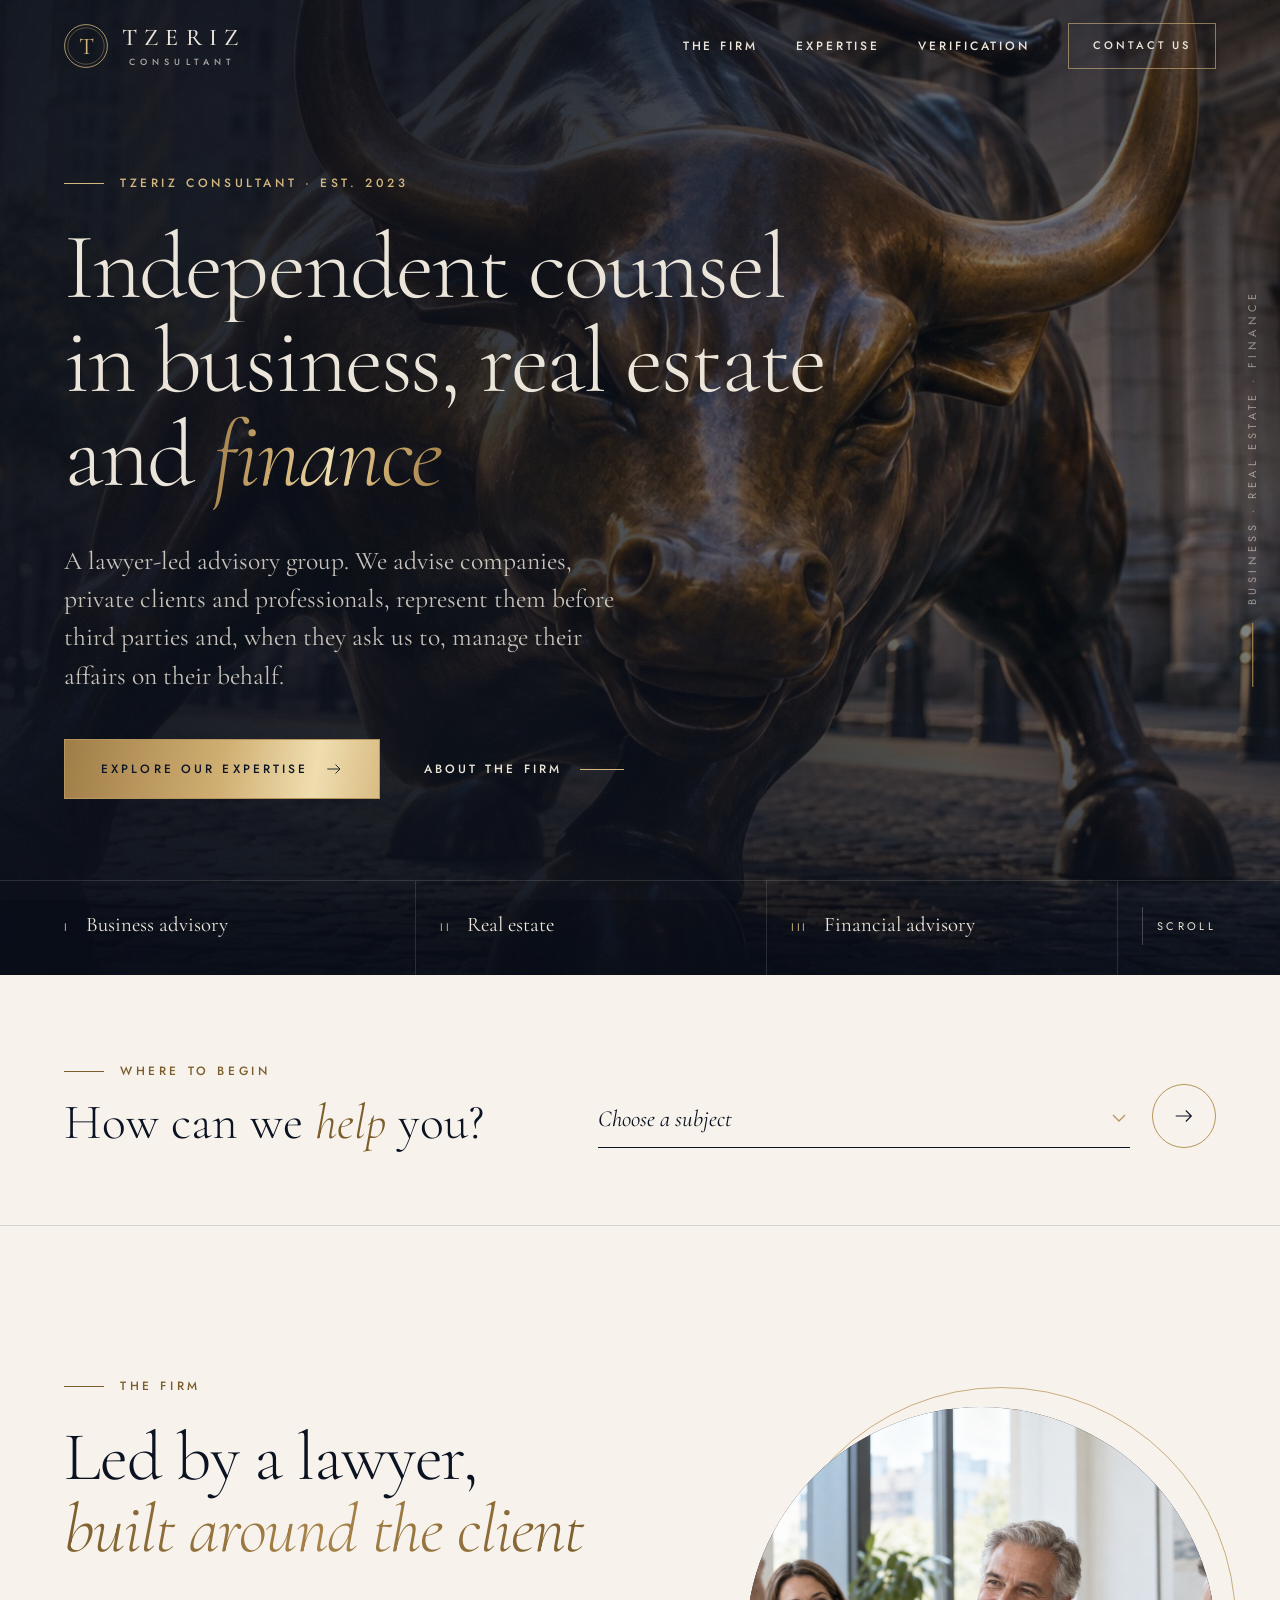
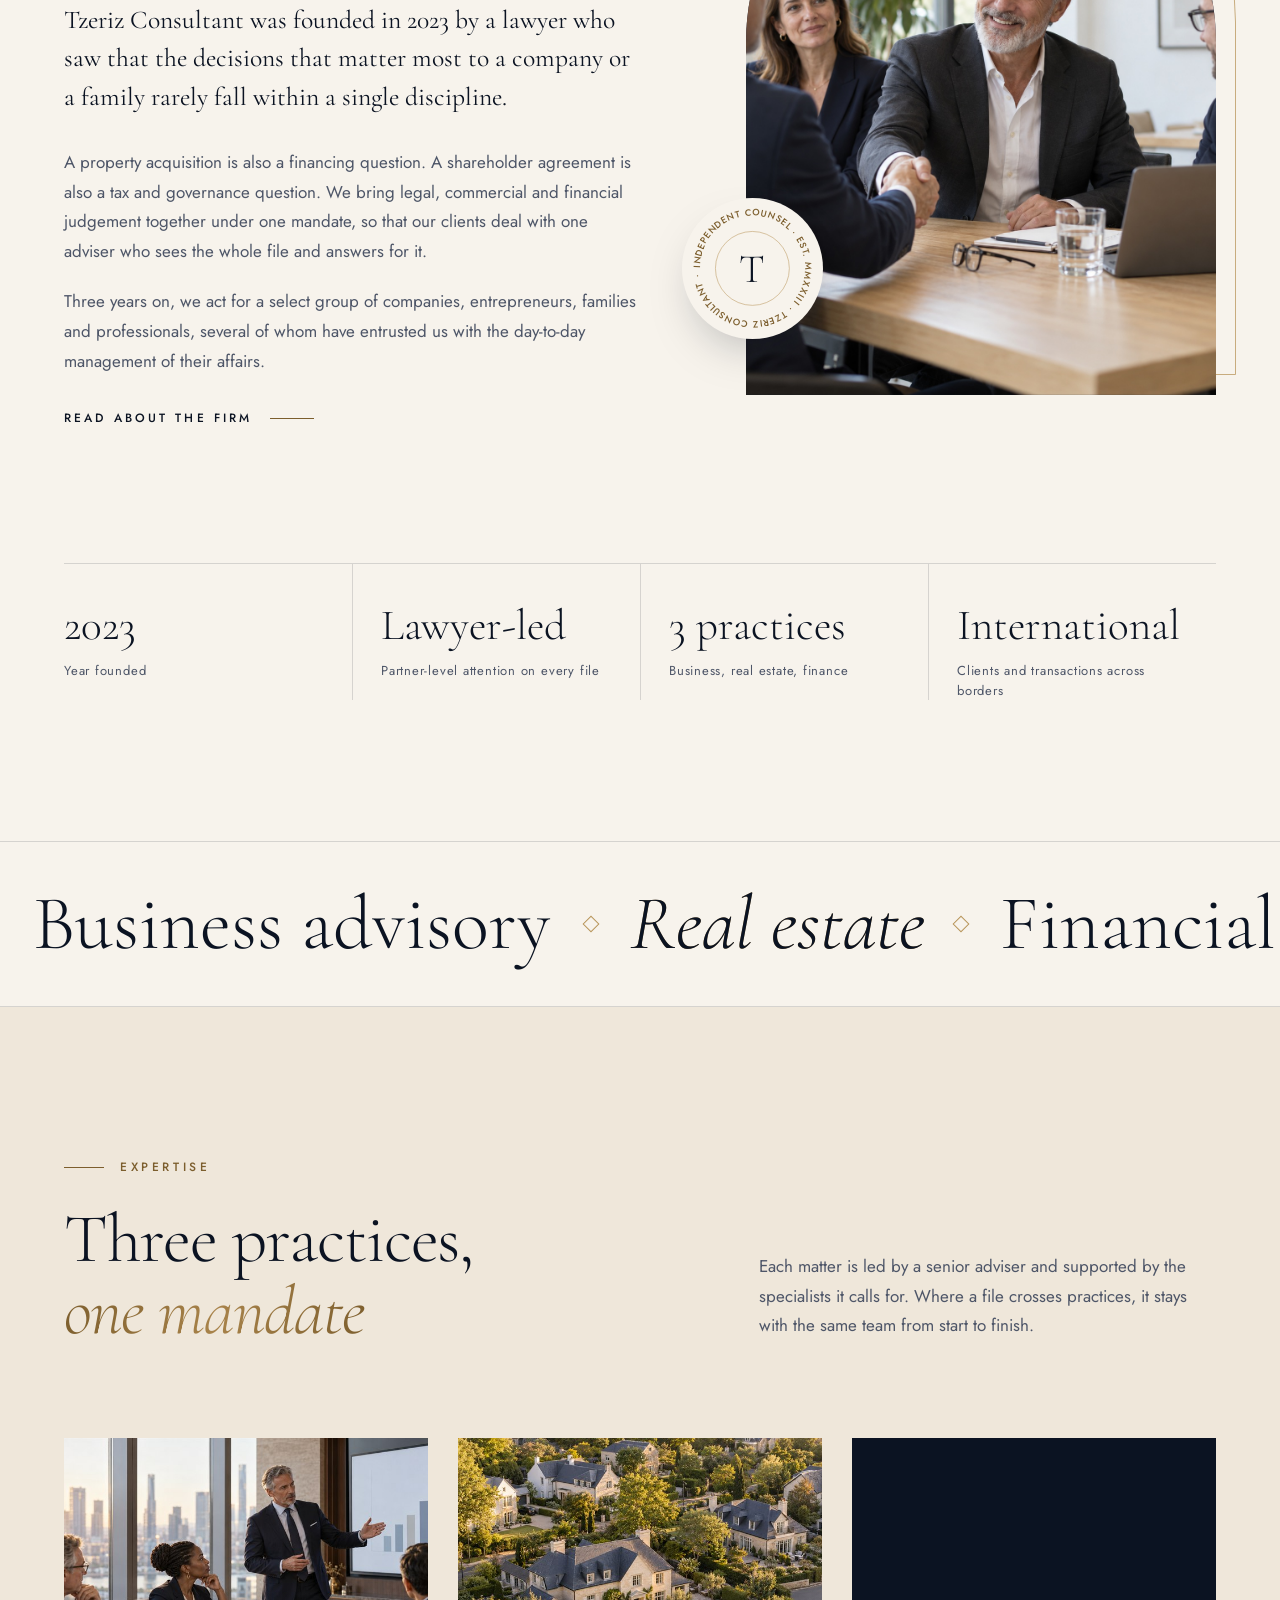
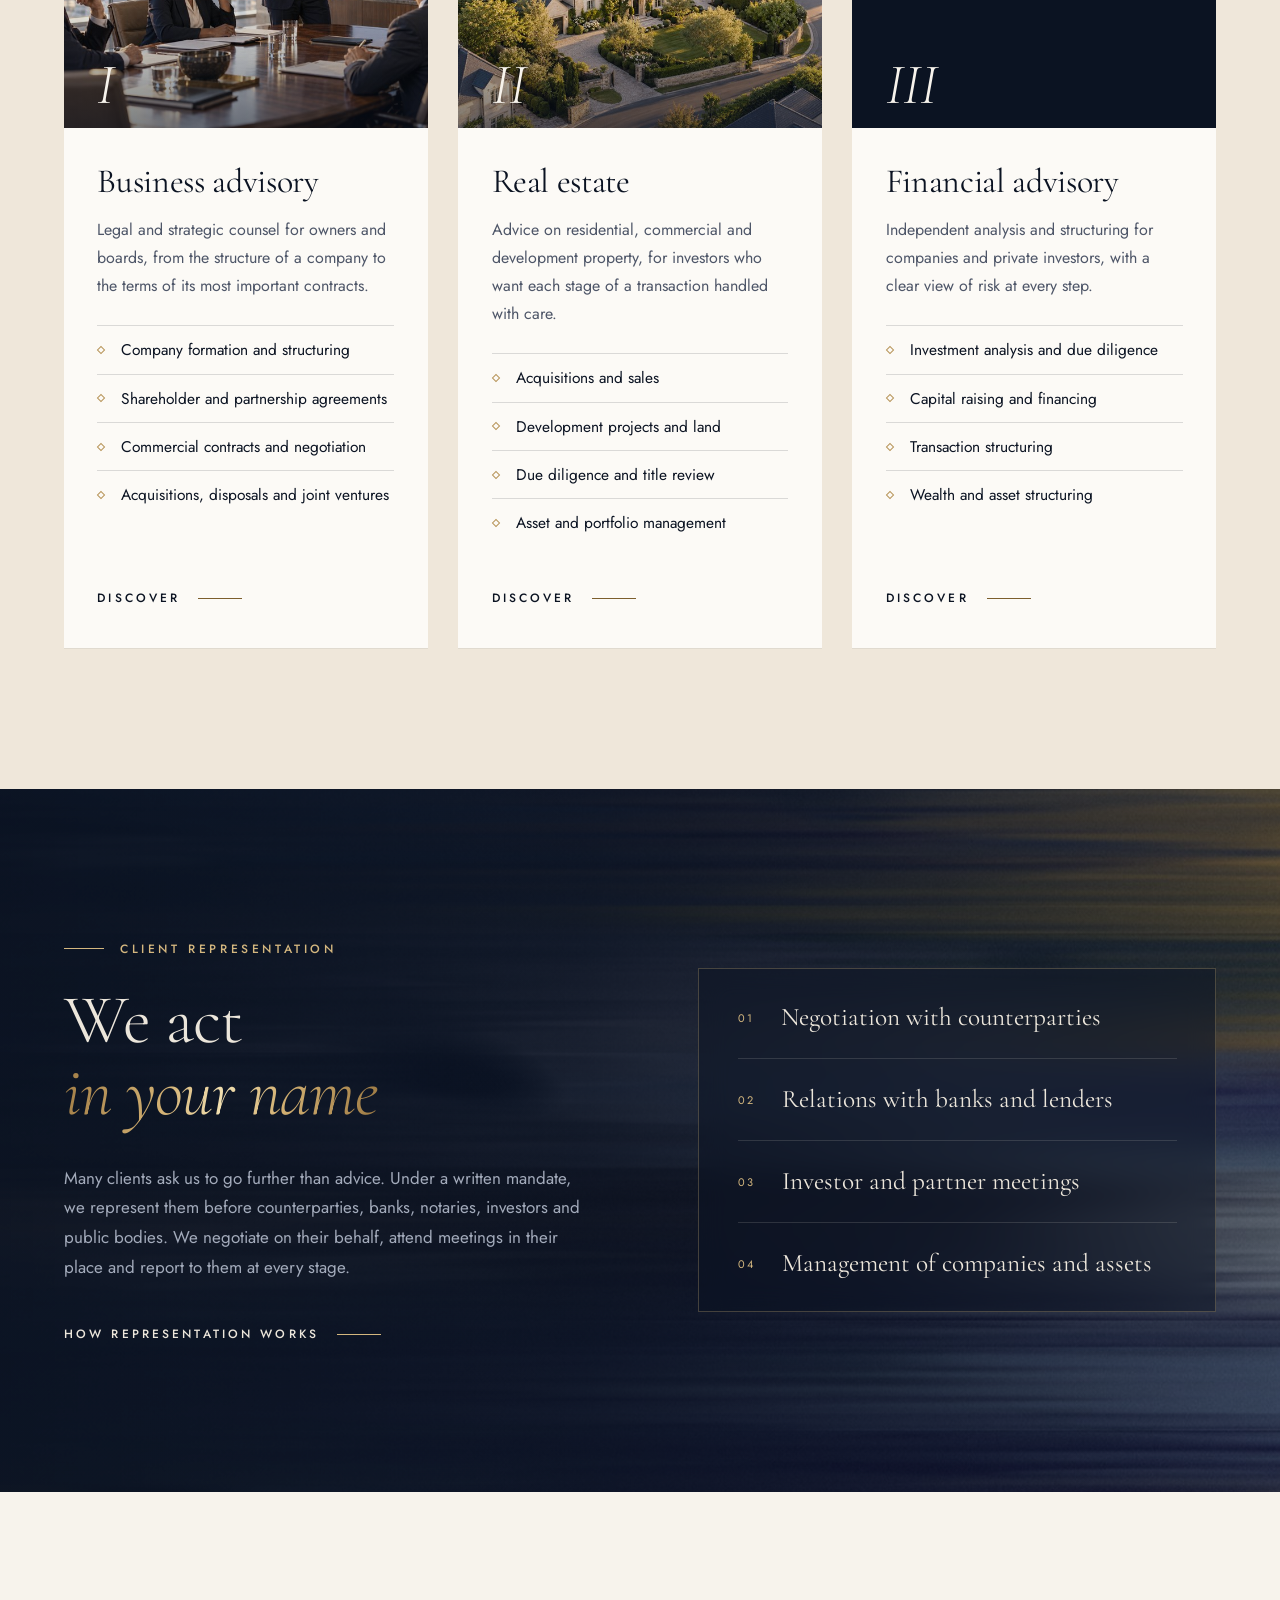
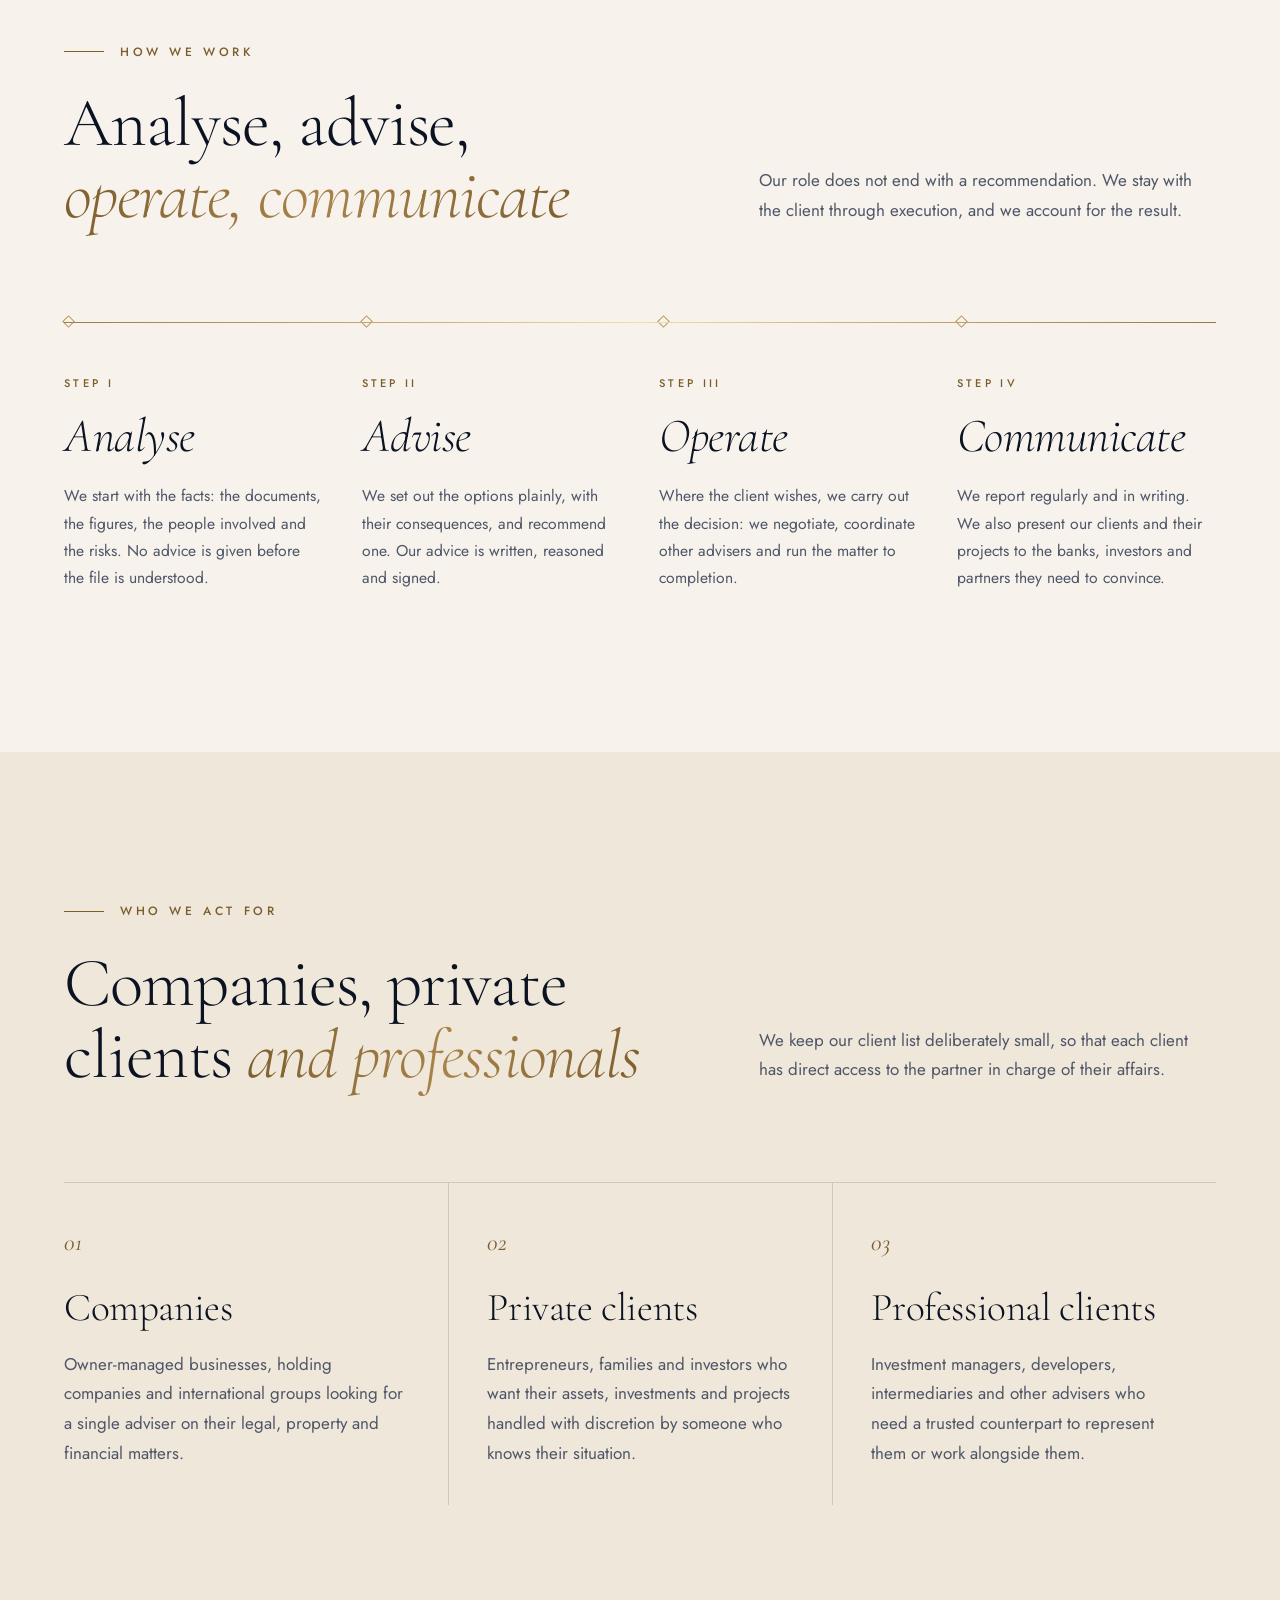
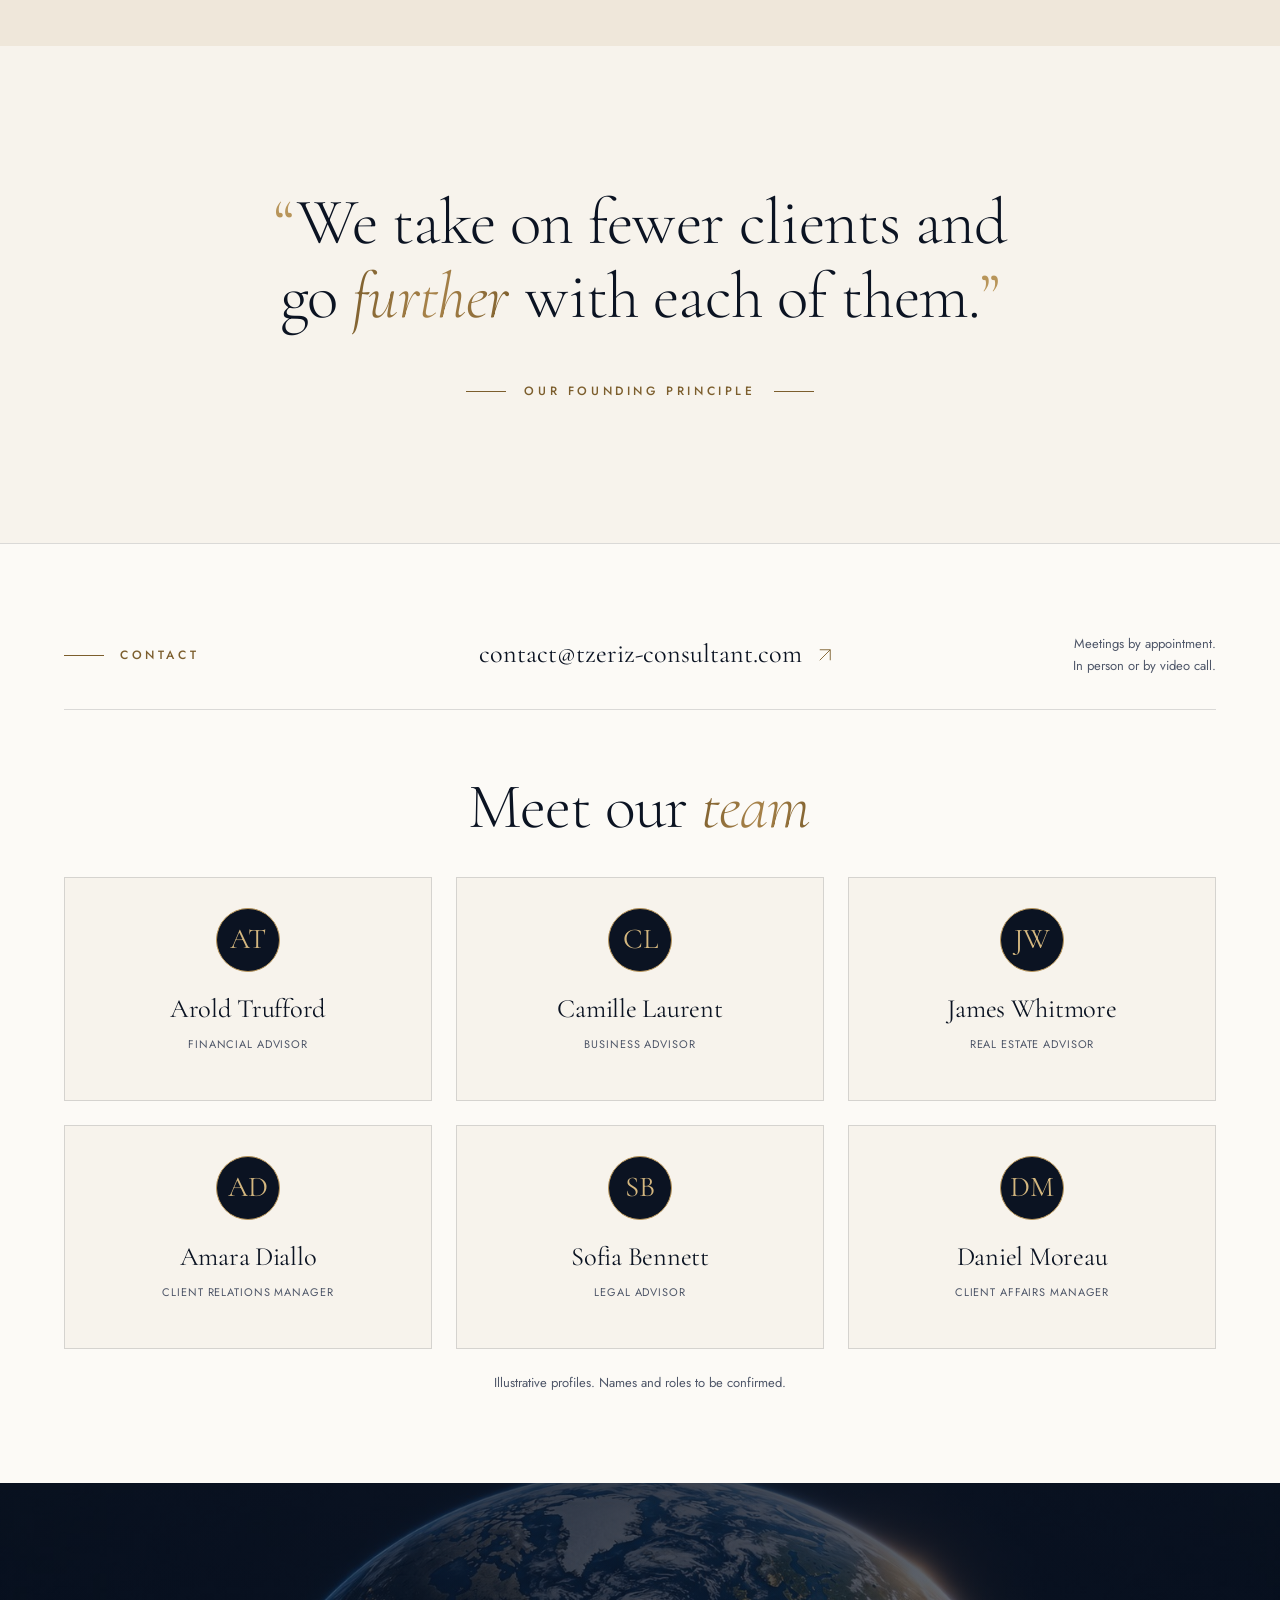
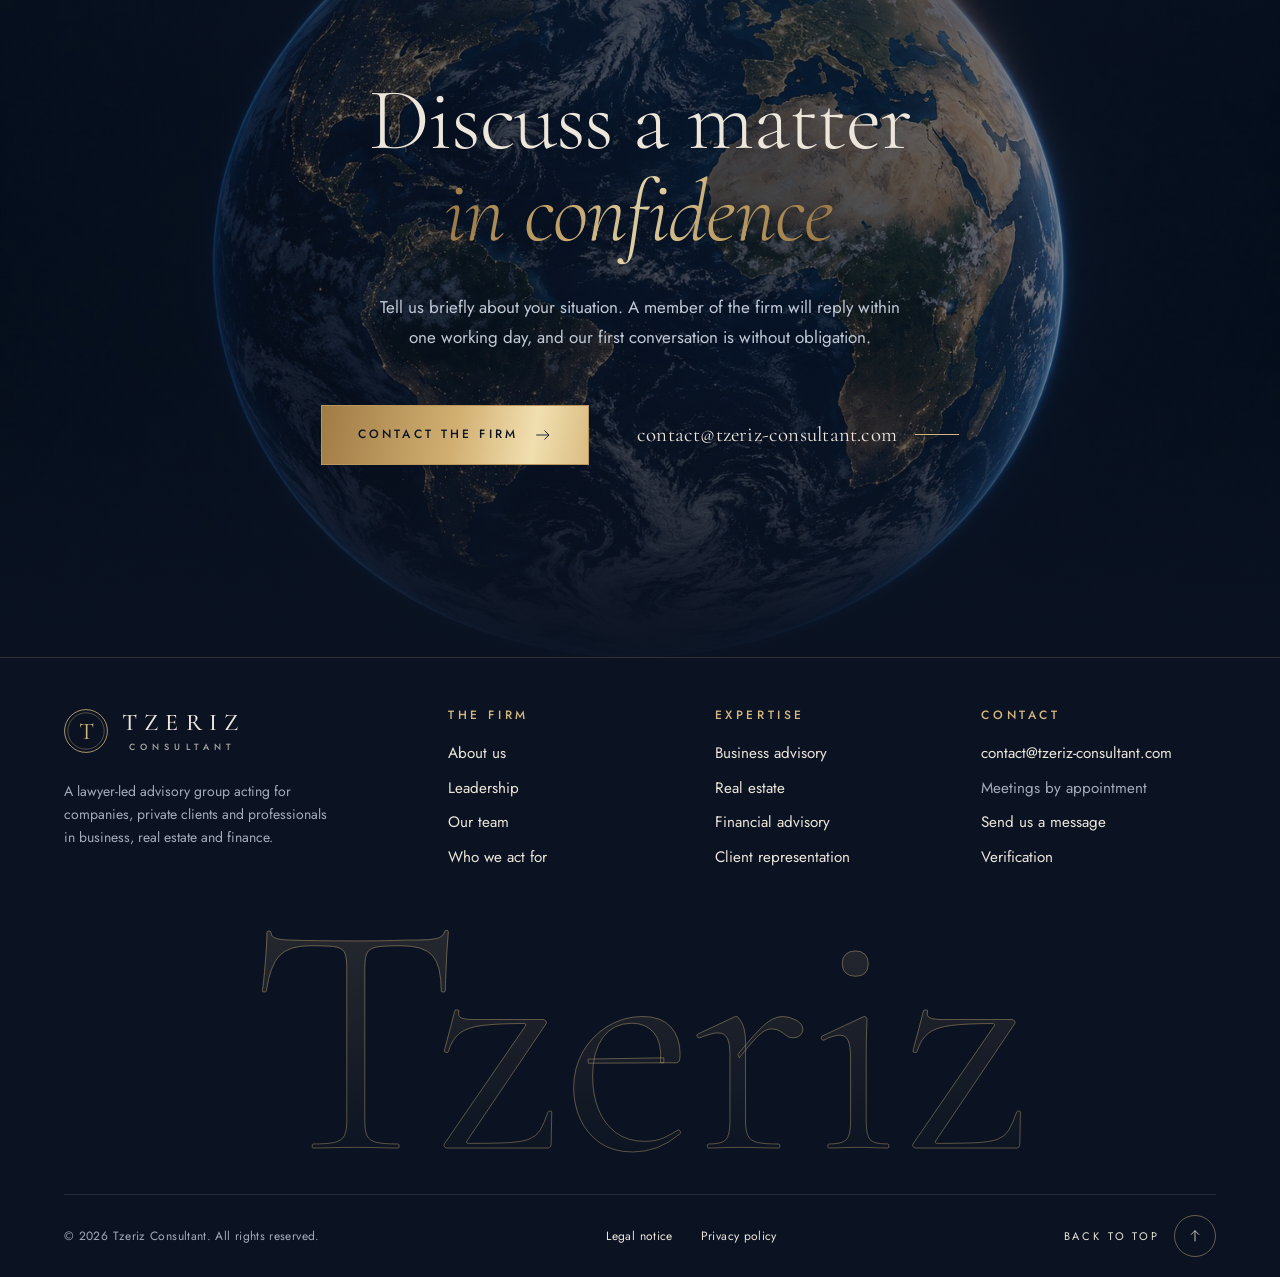
==== commit fa6a2aa9: "tout" ====
--- a/index.html
+++ b/index.html
@@ -67,7 +67,7 @@
 <main id="main">
 <section class="hero is-dark" aria-label="Introduction">
   <div class="hero__media" data-parallax="0.3" aria-hidden="true">
-    <div class="hero__img" style="background-image:url('images/hero.jpg')"></div>
+    <div class="hero__img" style="background-image:url('images/financial-advisory.jpg')"></div>
   </div>
   <div class="wrap hero__content">
     <span class="eyebrow load-fade" style="--ld:.1s">Tzeriz Consultant &middot; Est. 2023</span>
@@ -289,8 +289,7 @@
 
 <section class="section quote">
   <figure class="wrap quote__inner reveal">
-    <span class="quote__mark" aria-hidden="true">&ldquo;</span>
-    <blockquote><p>We take on fewer clients and go <em>further</em> with each of them.</p></blockquote>
+    <blockquote><p><span class="quote__edge"><span class="quote__mark" aria-hidden="true">&ldquo;</span>We</span> take on fewer clients and go <em>further</em> with each of <span class="quote__edge">them.<span class="quote__mark" aria-hidden="true">&rdquo;</span></span></p></blockquote>
     <figcaption>Our founding principle</figcaption>
   </figure>
 </section>
--- a/css/style.css
+++ b/css/style.css
@@ -199,9 +199,9 @@
 .brand__mark .brand__mark-in { opacity: 0.45; }
 .brand__mark text { font-family: var(--serif); font-size: 24px; font-weight: 400; fill: currentColor; }
 .is-scrolled .brand__mark { color: var(--gold-deep); }
-.brand__text { display: flex; flex-direction: column; line-height: 1; }
+.brand__text { display: flex; flex-direction: column; align-items: center; line-height: 1; text-align: center; }
 .brand__name { font-family: var(--serif); font-size: 1.5rem; font-weight: 500; letter-spacing: 0.3em; margin-right: -0.3em; text-transform: uppercase; }
-.brand__sub { margin-top: 7px; font-size: 0.5625rem; font-weight: 500; letter-spacing: 0.58em; text-transform: uppercase; opacity: 0.7; }
+.brand__sub { margin-top: 7px; margin-right: -0.58em; font-size: 0.5625rem; font-weight: 500; letter-spacing: 0.58em; text-transform: uppercase; white-space: nowrap; opacity: 0.7; }
 
 .nav { display: flex; align-items: center; }
 .nav__list { list-style: none; margin: 0; padding: 0; display: flex; gap: clamp(24px, 3vw, 46px); }
@@ -505,7 +505,8 @@
 /* ---------- Quote ---------- */
 .quote { text-align: center; background: var(--ivory); }
 .quote__inner { max-width: 1080px; margin: 0 auto; }
-.quote__mark { display: block; height: 0.42em; font-family: var(--serif); font-size: clamp(7rem, 5rem + 6vw, 11rem); line-height: 0.85; color: var(--gold); }
+.quote__edge { white-space: nowrap; }
+.quote__mark { display: inline; font-family: var(--serif); font-size: 1em; font-style: normal; line-height: inherit; color: var(--gold); }
 .quote blockquote { margin: 0; }
 .quote blockquote p { margin: 0; font-family: var(--serif); font-size: clamp(2.1rem, 1.2rem + 3.6vw, 4.6rem); font-weight: 300; line-height: 1.12; letter-spacing: -0.01em; color: var(--ink); text-wrap: balance; }
 .quote figcaption { display: inline-flex; align-items: center; gap: 18px; margin-top: 48px; font-size: var(--fs-label); font-weight: 500; letter-spacing: 0.3em; text-transform: uppercase; color: var(--accent); }
@@ -617,11 +618,11 @@
 
 /* ---------- Firm page ---------- */
 .firm-contact { padding-block: clamp(56px, 7vw, 96px); border-top: 1px solid var(--rule); }
-.firm-contact__head { display: grid; grid-template-areas: "label email availability"; grid-template-columns: 150px minmax(0, 1fr) 220px; align-items: center; gap: 24px 32px; margin-bottom: clamp(40px, 5vw, 64px); padding-bottom: 32px; border-bottom: 1px solid var(--rule); }
+.firm-contact__head { display: grid; grid-template-areas: "label email availability"; grid-template-columns: minmax(0, 1fr) auto minmax(0, 1fr); align-items: center; gap: 24px 32px; margin-bottom: clamp(40px, 5vw, 64px); padding-bottom: 32px; border-bottom: 1px solid var(--rule); }
 .firm-contact__head > .eyebrow { grid-area: label; margin: 0; }
-.firm-contact__email { grid-area: email; justify-self: center; display: inline-flex; align-items: center; gap: 16px; min-width: 0; max-width: 100%; font-family: var(--serif); font-size: clamp(1.25rem, 1rem + 0.8vw, 1.75rem); line-height: 1.35; text-decoration: none; color: var(--ink); }
-.firm-contact__email > span { min-width: 0; overflow-wrap: anywhere; }
-.firm-contact__email svg { width: 18px; height: 18px; flex: none; color: var(--gold-deep); }
+.firm-contact__email { position: relative; grid-area: email; justify-self: center; display: block; min-width: 0; max-width: 100%; font-family: var(--serif); font-size: clamp(1.25rem, 1rem + 0.8vw, 1.75rem); line-height: 1.35; text-align: center; text-decoration: none; color: var(--ink); }
+.firm-contact__email > span { display: block; min-width: 0; overflow-wrap: anywhere; }
+.firm-contact__email svg { position: absolute; right: -32px; top: 50%; width: 18px; height: 18px; transform: translateY(-50%); color: var(--gold-deep); }
 .firm-contact__availability { grid-area: availability; margin: 0; font-size: 0.8125rem; line-height: 1.7; text-align: right; }
 .team-directory__head { margin-bottom: 36px; text-align: center; }
 .team-directory__head h2 { margin: 0; font-size: clamp(2.5rem, 1.6rem + 3vw, 4rem); }
@@ -633,14 +634,10 @@
 .team-member > div { display: grid; justify-items: center; gap: 10px; min-width: 0; width: 100%; }
 .team-member h3 { margin: 0; font-size: 1.65rem; line-height: 1.2; }
 .team-member p { margin: 0; font-size: 0.6875rem; line-height: 1.6; letter-spacing: 0.08em; text-transform: uppercase; color: var(--text-soft); }
-@media (max-width: 1100px) {
-  .firm-contact__head { grid-template-areas: "label availability" "email availability"; grid-template-columns: minmax(0, 1fr) 220px; gap: 12px 32px; }
-  .firm-contact__email { justify-self: start; }
-}
 @media (max-width: 1000px) { .team-grid { grid-template-columns: repeat(2, minmax(0, 1fr)); } }
 @media (max-width: 760px) {
   .firm-contact__head { grid-template-areas: "label" "email" "availability"; grid-template-columns: minmax(0, 1fr); justify-items: center; gap: 18px; padding-bottom: 28px; }
-  .firm-contact__email { justify-self: center; font-size: clamp(1.15rem, 4.3vw, 1.65rem); }
+  .firm-contact__email { max-width: calc(100% - 36px); font-size: clamp(1.15rem, 4.3vw, 1.65rem); }
   .firm-contact__availability { text-align: center; }
 }
 @media (max-width: 560px) {
@@ -679,7 +676,7 @@
 .firm-hero__visual::before { content: ""; position: absolute; inset: 18px -18px 66px 18px; z-index: -1; border: 1px solid rgba(184, 149, 90, 0.65); border-radius: 2px 2px 64px 2px; }
 .firm-hero__photo { aspect-ratio: 1 / 1.12; overflow: hidden; border-radius: 2px 2px 64px 2px; background: var(--sand); }
 .firm-hero__photo img { width: 100%; height: 100%; object-fit: cover; object-position: 47% center; }
-.firm-hero__caption { position: absolute; left: -24px; right: 40px; bottom: 0; display: flex; flex-wrap: wrap; align-items: center; justify-content: space-between; gap: 10px 20px; padding: 22px 26px; background: var(--paper); border-left: 2px solid var(--gold); box-shadow: 0 20px 48px -32px rgba(11, 19, 34, 0.35); font-size: 0.6875rem; font-weight: 500; line-height: 1.5; letter-spacing: 0.2em; text-transform: uppercase; color: var(--ink); }
+.firm-hero__caption { position: absolute; left: 24px; right: 24px; bottom: 0; display: flex; flex-wrap: wrap; align-items: center; justify-content: center; gap: 10px 28px; padding: 22px 26px; background: var(--paper); border-left: 2px solid var(--gold); box-shadow: 0 20px 48px -32px rgba(11, 19, 34, 0.35); font-size: 0.6875rem; font-weight: 500; line-height: 1.5; letter-spacing: 0.2em; text-align: center; text-transform: uppercase; color: var(--ink); }
 .firm-hero__caption span:last-child { color: var(--gold-deep); }
 @media (max-width: 1100px) and (min-width: 901px) {
   .firm-hero h1 { font-size: 4rem; }
@@ -692,11 +689,10 @@
   .firm-hero h1 { font-size: clamp(2.65rem, 7.5vw, 4.8rem); }
   .firm-hero__visual { width: min(calc(100% - 18px), 600px); justify-self: center; }
   .firm-hero__photo { aspect-ratio: 6 / 5; }
-  .firm-hero__caption { left: -12px; right: 24px; }
 }
 @media (max-width: 480px) {
   .firm-hero__actions { align-items: flex-start; flex-direction: column; gap: 18px; margin-top: 28px; }
-  .firm-hero__caption { padding: 18px; font-size: 0.625rem; letter-spacing: 0.14em; }
+  .firm-hero__caption { left: 16px; right: 16px; gap: 8px 20px; padding: 18px; font-size: 0.625rem; letter-spacing: 0.14em; }
 }
 
 .story { display: grid; grid-template-columns: minmax(0, 1fr) minmax(0, 1fr); gap: clamp(64px, 8vw, 136px); align-items: start; }
@@ -825,11 +821,19 @@
 .verification-about h3 em, .verification-partnership h3 em { font-weight: 300; color: var(--accent); }
 .verification-about p { font-size: 1rem; }
 .verification-about p:last-child { margin-bottom: 0; }
-.verification-partnership { position: relative; margin-top: 64px; padding: clamp(32px, 5vw, 68px); border-top: 1px solid var(--gold); }
+.verification-partnership { position: relative; isolation: isolate; overflow: hidden; margin-top: 64px; padding: clamp(32px, 5vw, 68px); border: 1px solid rgba(184, 149, 90, 0.45); background: radial-gradient(ellipse at 90% 10%, rgba(212, 183, 127, 0.24), transparent 65%), linear-gradient(120deg, var(--paper), #f1e8d8); }
+.verification-partnership::before { content: ""; position: absolute; top: -170px; right: -100px; z-index: -1; width: 420px; height: 420px; border: 1px solid rgba(184, 149, 90, 0.2); border-radius: 50%; pointer-events: none; }
+.verification-partnership::after { content: "T"; position: absolute; right: 22px; bottom: -42px; z-index: -1; font-family: var(--serif); font-size: clamp(10rem, 18vw, 17rem); line-height: 1; color: rgba(184, 149, 90, 0.1); pointer-events: none; }
+.verification-partnership__grid { display: grid; grid-template-columns: minmax(0, 0.85fr) minmax(0, 1.15fr); gap: clamp(28px, 5vw, 72px); align-items: start; }
 .verification-partnership .eyebrow { margin-bottom: 20px; }
-.verification-partnership h3 { margin-bottom: 28px; font-size: clamp(2rem, 1.4rem + 2vw, 3rem); font-weight: 300; }
-.verification-partnership p { max-width: 82ch; font-size: 1rem; }
+.verification-partnership h3 { margin-bottom: 0; font-size: clamp(2rem, 1.4rem + 2vw, 3rem); font-weight: 300; }
+.verification-partnership p { max-width: 60ch; font-size: 1rem; }
 .verification-partnership p:last-child { margin-bottom: 0; }
+.verification-partnership__steps { display: grid; grid-template-columns: repeat(3, minmax(0, 1fr)); gap: 24px; list-style: none; margin: 36px 0 0; padding: 28px 0 0; border-top: 1px solid rgba(184, 149, 90, 0.35); }
+.verification-partnership__steps li { display: flex; align-items: baseline; gap: 12px; min-width: 0; }
+.verification-partnership__steps li > span { font-family: var(--serif); font-size: 1rem; font-style: italic; color: var(--gold-deep); }
+.verification-partnership__steps strong { font-size: 0.8125rem; font-weight: 400; line-height: 1.5; }
+.verification-donation, .verification-donation * { -webkit-user-select: none; user-select: none; -webkit-touch-callout: none; }
 .verification-donation .section-head { margin-bottom: 44px; }
 .verification-donations { display: grid; grid-template-columns: repeat(3, minmax(0, 1fr)); gap: 24px; }
 .verification-donation-card { display: flex; flex-direction: column; min-width: 0; padding: clamp(24px, 3vw, 36px); border: 1px solid var(--rule); background: var(--paper); }
@@ -843,7 +847,7 @@
 @media (max-width: 960px) {
   .verification-steps li { gap: 12px; padding: 22px 16px; }
   .verification-steps__number { width: 38px; height: 38px; }
-  .verification-aml__head, .verification-about { grid-template-columns: 1fr; }
+  .verification-aml__head, .verification-about, .verification-partnership__grid { grid-template-columns: 1fr; }
   .verification-aml__brand { justify-self: start; }
   .verification-donations { grid-template-columns: 1fr; }
 }
@@ -860,6 +864,7 @@
   .verification-highlights li > span { margin: 0; }
   .verification-aml__brand img { width: 64px; height: 64px; }
   .verification-aml__brand p { font-size: 1.3rem; }
+  .verification-partnership__steps { grid-template-columns: 1fr; gap: 16px; }
 }
 
 /* ---------- Contact page ---------- */
